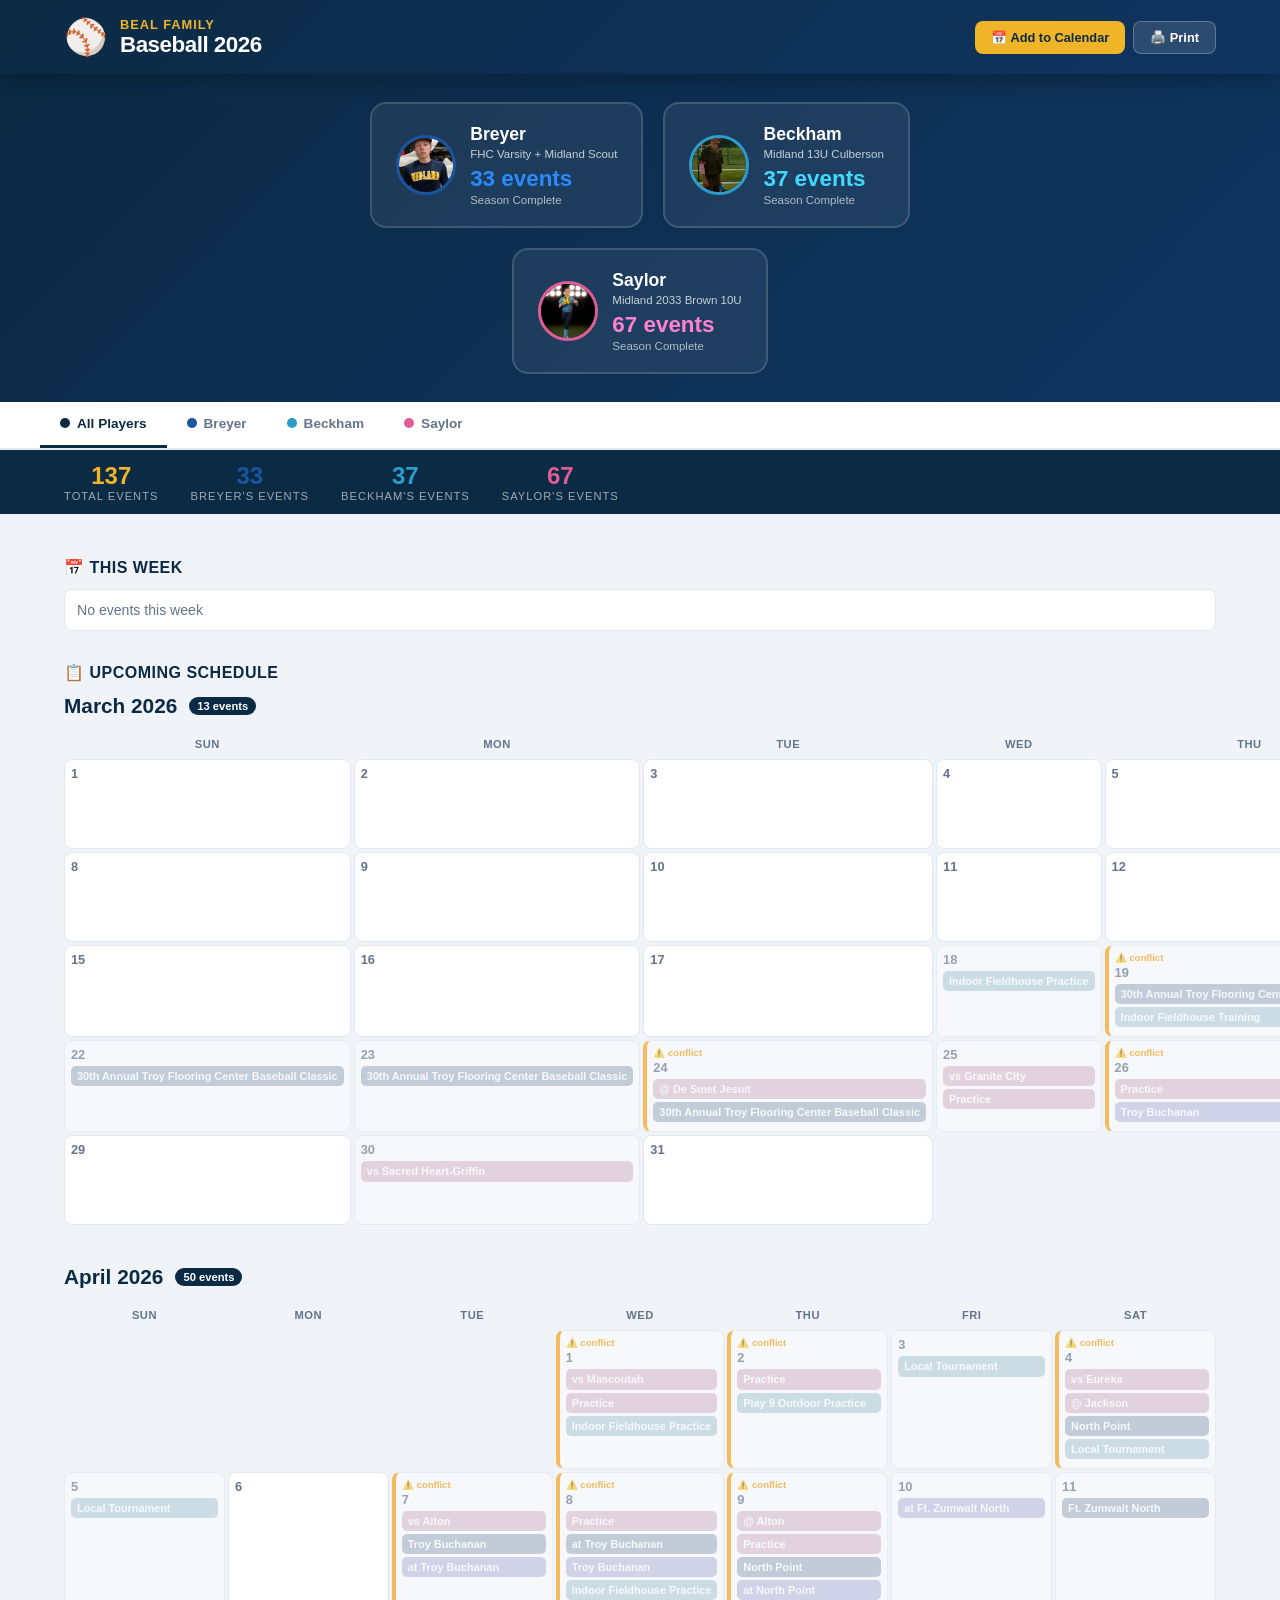
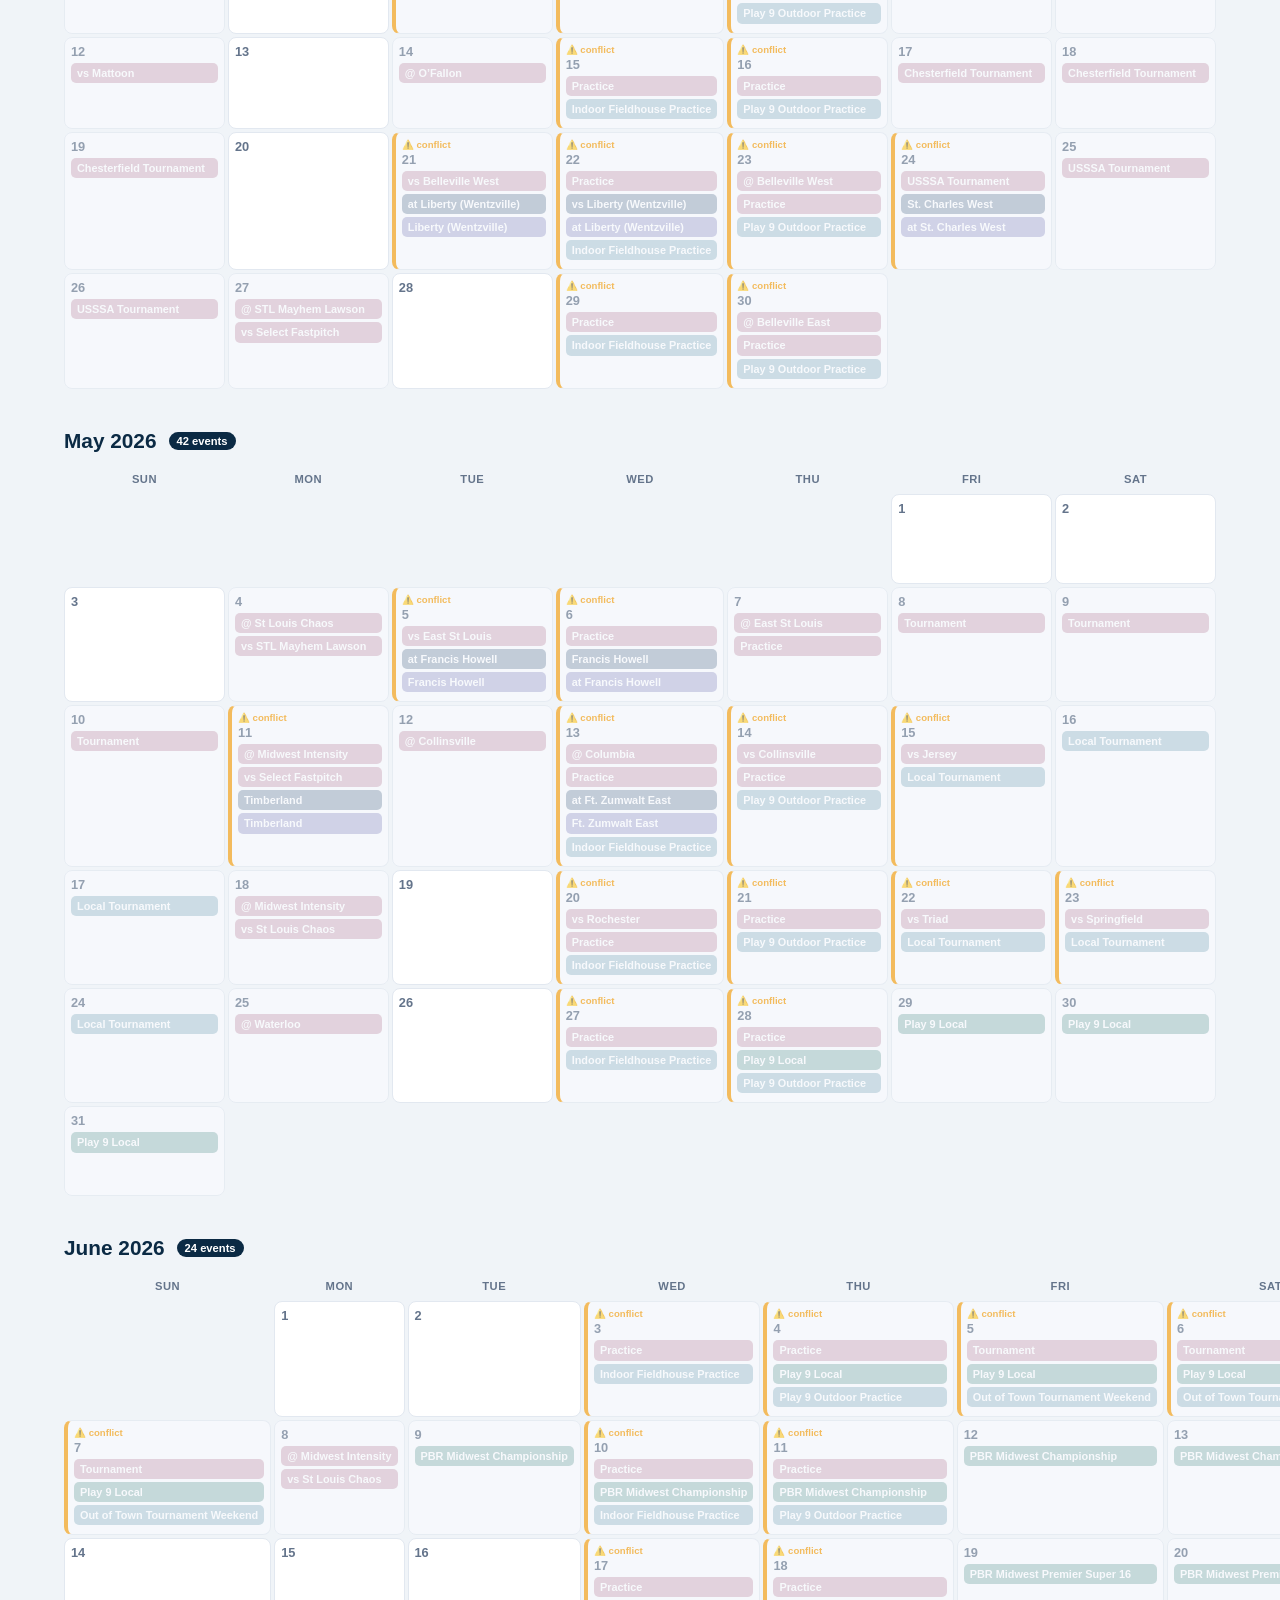
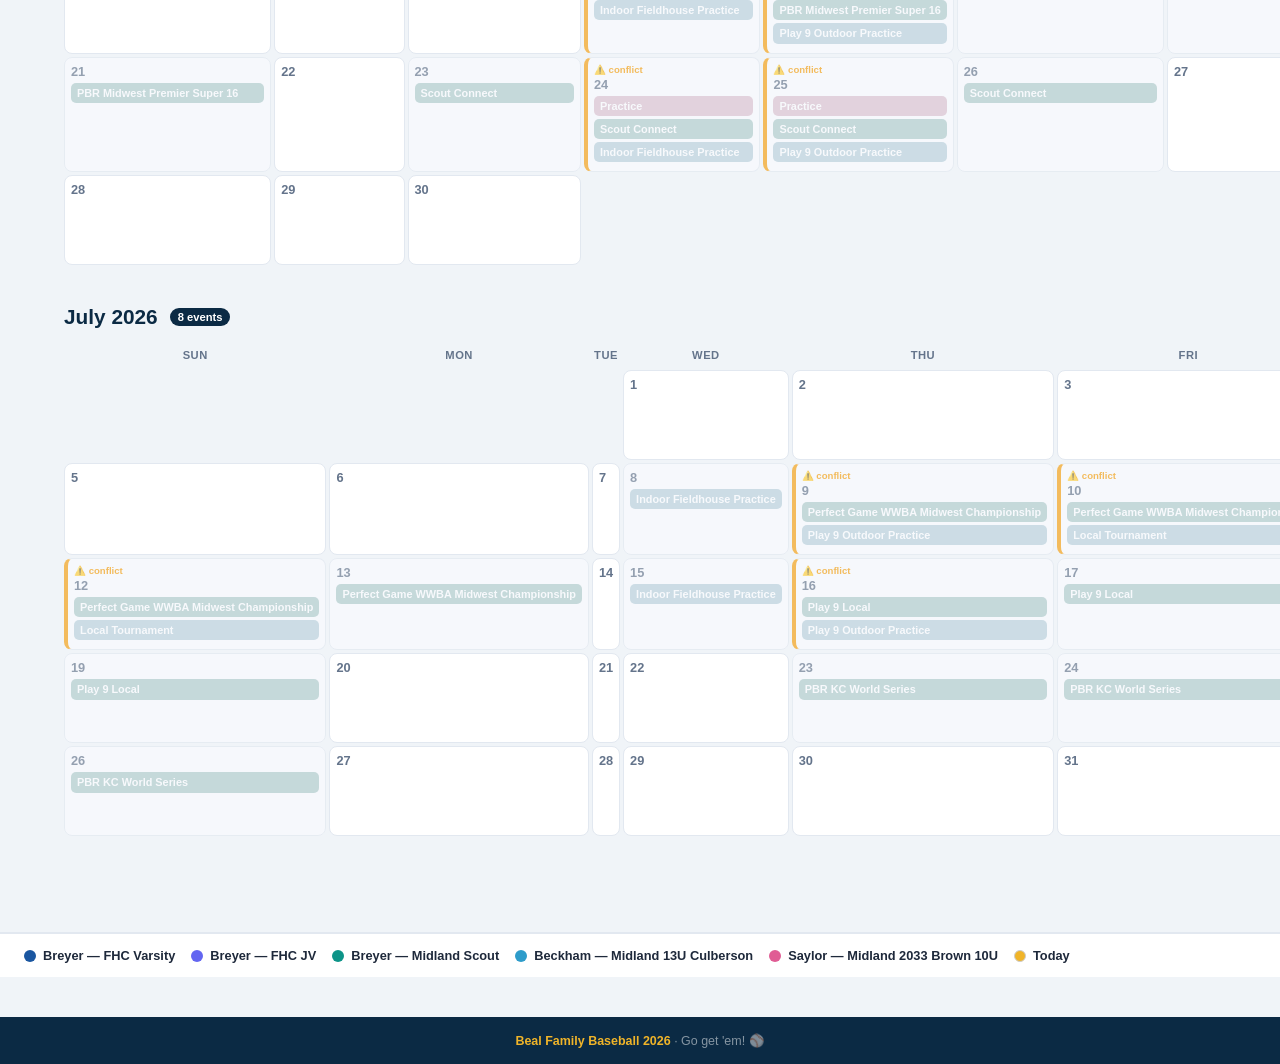
==== index.html @ 3952340f "Fix Breyer chips disappearing from calendar - filter now matches breyer-* sub-classes Co-authored-by" ====
<!DOCTYPE html>
<html lang="en">
<head>
  <meta charset="UTF-8" />
  <meta name="viewport" content="width=device-width, initial-scale=1.0" />
  <title>⚾ Beal Family Baseball 2026</title>
  <link rel="icon" href="data:image/svg+xml,<svg xmlns='http://www.w3.org/2000/svg' viewBox='0 0 64 64'><rect width='64' height='64' rx='12' fill='%230b2a44'/><text y='48' x='32' font-size='40' text-anchor='middle'>⚾</text></svg>" />
  <style>
    *, *::before, *::after { box-sizing: border-box; margin: 0; padding: 0; }

    :root {
      --navy:   #0b2a44;
      --navy2:  #0f3460;
      --gold:   #f0b429;
      --breyer: #1a56a0;
      --breyer-varsity: #1a56a0;
      --breyer-jv:      #6366f1;
      --breyer-midland: #0d9488;
      --beckham:#2e9cca;
      --saylor: #e05c94;
      --bg:     #f0f4f8;
      --card:   #ffffff;
      --text:   #1e293b;
      --muted:  #64748b;
      --border: #e2e8f0;
      --radius: 12px;
    }

    body {
      font-family: -apple-system, BlinkMacSystemFont, 'Segoe UI', Arial, sans-serif;
      background: var(--bg);
      color: var(--text);
      min-height: 100vh;
    }

    /* ── HEADER ── */
    header {
      background: linear-gradient(135deg, var(--navy) 0%, var(--navy2) 100%);
      color: #fff;
      padding: 0;
      position: sticky;
      top: 0;
      z-index: 100;
      box-shadow: 0 4px 20px rgba(0,0,0,0.3);
    }
    .header-inner {
      max-width: 1200px;
      margin: 0 auto;
      padding: 16px 24px;
      display: flex;
      align-items: center;
      justify-content: space-between;
      flex-wrap: wrap;
      gap: 12px;
    }
    .header-title {
      display: flex;
      align-items: center;
      gap: 12px;
    }
    .header-title .ball { font-size: 2.2rem; }
    .header-title h1 { font-size: 1.4rem; font-weight: 800; letter-spacing: -0.5px; }
    .header-title .sub { font-size: 0.8rem; color: var(--gold); font-weight: 600; letter-spacing: 1px; text-transform: uppercase; }

    .header-btns { display: flex; gap: 8px; flex-wrap: wrap; }
    .btn {
      display: inline-flex; align-items: center; gap: 6px;
      padding: 8px 16px; border-radius: 8px; font-size: 0.8rem;
      font-weight: 700; text-decoration: none; cursor: pointer;
      border: none; transition: all 0.2s;
    }
    .btn-gold  { background: var(--gold); color: var(--navy); }
    .btn-ghost { background: rgba(255,255,255,0.12); color: #fff; border: 1px solid rgba(255,255,255,0.25); }
    .btn:hover { transform: translateY(-1px); opacity: 0.9; }

    /* ── PLAYER FILTER TABS ── */
    .filter-bar {
      background: #fff;
      border-bottom: 2px solid var(--border);
      padding: 0 24px;
    }
    .filter-inner {
      max-width: 1200px;
      margin: 0 auto;
      display: flex;
      gap: 0;
      overflow-x: auto;
    }
    .filter-tab {
      padding: 14px 20px;
      font-weight: 700;
      font-size: 0.85rem;
      cursor: pointer;
      border: none;
      background: none;
      border-bottom: 3px solid transparent;
      color: var(--muted);
      transition: all 0.2s;
      white-space: nowrap;
      display: flex;
      align-items: center;
      gap: 7px;
    }
    .filter-tab .dot {
      width: 10px; height: 10px; border-radius: 50%;
    }
    .filter-tab.active, .filter-tab:hover { color: var(--navy); }
    .filter-tab.active { border-bottom-color: var(--navy); }
    .filter-tab[data-kid="breyer"].active   { border-bottom-color: var(--breyer); color: var(--breyer); }
    .filter-tab[data-kid="beckham"].active  { border-bottom-color: var(--beckham); color: var(--beckham); }
    .filter-tab[data-kid="saylor"].active   { border-bottom-color: var(--saylor); color: var(--saylor); }

    /* ── STATS STRIP ── */
    .stats-strip {
      background: var(--navy);
      color: #fff;
    }
    .stats-inner {
      max-width: 1200px;
      margin: 0 auto;
      padding: 12px 24px;
      display: flex;
      gap: 32px;
      flex-wrap: wrap;
    }
    .stat-item { text-align: center; }
    .stat-num { font-size: 1.5rem; font-weight: 900; color: var(--gold); }
    .stat-lbl { font-size: 0.7rem; text-transform: uppercase; letter-spacing: 1px; color: rgba(255,255,255,0.6); }

    /* ── NEXT UP BANNER ── */
    #next-up {
      max-width: 1200px;
      margin: 20px auto 0;
      padding: 0 24px;
    }
    .next-card {
      background: linear-gradient(135deg, var(--navy) 0%, var(--navy2) 100%);
      color: #fff;
      border-radius: var(--radius);
      padding: 20px 24px;
      display: flex;
      align-items: center;
      gap: 16px;
      flex-wrap: wrap;
    }
    .next-badge {
      background: var(--gold);
      color: var(--navy);
      font-size: 0.7rem;
      font-weight: 800;
      padding: 4px 10px;
      border-radius: 20px;
      text-transform: uppercase;
      letter-spacing: 1px;
      white-space: nowrap;
    }
    .next-title { font-size: 1.1rem; font-weight: 800; }
    .next-sub   { font-size: 0.85rem; color: rgba(255,255,255,0.7); margin-top: 2px; }
    .next-days  { margin-left: auto; text-align: right; }
    .next-days .num { font-size: 2rem; font-weight: 900; color: var(--gold); line-height: 1; }
    .next-days .lbl { font-size: 0.7rem; color: rgba(255,255,255,0.6); }

    /* ── MAIN LAYOUT ── */
    main {
      max-width: 1200px;
      margin: 0 auto;
      padding: 24px;
    }

    .month-section { margin-bottom: 40px; }
    .month-header {
      display: flex;
      align-items: center;
      gap: 12px;
      margin-bottom: 14px;
    }
    .month-header h2 {
      font-size: 1.3rem;
      font-weight: 800;
      color: var(--navy);
    }
    .month-header .event-count {
      background: var(--navy);
      color: #fff;
      font-size: 0.7rem;
      font-weight: 700;
      padding: 3px 8px;
      border-radius: 20px;
    }

    /* ── CALENDAR GRID ── */
    .cal-grid {
      display: grid;
      grid-template-columns: repeat(7, 1fr);
      gap: 3px;
    }
    .cal-dow {
      text-align: center;
      font-size: 0.7rem;
      font-weight: 700;
      color: var(--muted);
      padding: 6px 0;
      text-transform: uppercase;
      letter-spacing: 0.5px;
    }
    .cal-day {
      background: var(--card);
      border: 1px solid var(--border);
      border-radius: 8px;
      min-height: 90px;
      padding: 6px;
      transition: box-shadow 0.2s;
      position: relative;
    }
    .cal-day:hover { box-shadow: 0 2px 12px rgba(0,0,0,0.1); }
    .cal-day.empty { background: transparent; border-color: transparent; }
    .cal-day.today {
      border-color: var(--gold);
      box-shadow: 0 0 0 2px var(--gold);
    }
    .cal-day.has-event { background: #fafbff; }
    .day-num {
      font-size: 0.8rem;
      font-weight: 700;
      color: var(--muted);
      margin-bottom: 4px;
    }
    .cal-day.today .day-num {
      background: var(--gold);
      color: var(--navy);
      width: 22px; height: 22px;
      border-radius: 50%;
      display: flex; align-items: center; justify-content: center;
      font-size: 0.75rem;
    }

    /* ── EVENT CHIPS ── */
    .ev-chip {
      display: block;
      border-radius: 5px;
      padding: 3px 6px;
      font-size: 0.68rem;
      font-weight: 600;
      margin-bottom: 3px;
      line-height: 1.3;
      cursor: pointer;
      transition: opacity 0.2s;
      color: #fff;
      overflow: hidden;
      text-overflow: ellipsis;
      white-space: nowrap;
    }
    .ev-chip:hover { opacity: 0.85; }
    .ev-chip.breyer          { background: var(--breyer-varsity); }
    .ev-chip.breyer-varsity  { background: var(--breyer-varsity); }
    .ev-chip.breyer-jv       { background: var(--breyer-jv); }
    .ev-chip.breyer-midland  { background: var(--breyer-midland); }
    .ev-chip.beckham { background: var(--beckham); }
    .ev-chip.saylor  { background: var(--saylor); }

    /* hidden when filtered */
    .ev-chip.hidden { display: none; }

    /* ── UPCOMING LIST ── */
    .upcoming-section {
      margin-top: 32px;
    }
    .section-title {
      font-size: 1rem;
      font-weight: 800;
      color: var(--navy);
      margin-bottom: 12px;
      text-transform: uppercase;
      letter-spacing: 0.5px;
    }
    .upcoming-list { display: flex; flex-direction: column; gap: 8px; }
    .upcoming-item {
      background: var(--card);
      border: 1px solid var(--border);
      border-radius: 10px;
      padding: 14px 16px;
      display: flex;
      align-items: center;
      gap: 14px;
      transition: box-shadow 0.2s;
    }
    .upcoming-item:hover { box-shadow: 0 2px 12px rgba(0,0,0,0.08); }
    .upcoming-item.hidden { display: none; }
    .ev-color-bar { width: 4px; height: 44px; border-radius: 4px; flex-shrink: 0; }
    .ev-color-bar.breyer          { background: var(--breyer-varsity); }
    .ev-color-bar.breyer-varsity  { background: var(--breyer-varsity); }
    .ev-color-bar.breyer-jv       { background: var(--breyer-jv); }
    .ev-color-bar.breyer-midland  { background: var(--breyer-midland); }
    .ev-color-bar.beckham { background: var(--beckham); }
    .ev-color-bar.saylor  { background: var(--saylor); }
    .ev-date-block { text-align: center; min-width: 44px; }
    .ev-date-block .ev-month { font-size: 0.65rem; font-weight: 700; text-transform: uppercase; color: var(--muted); }
    .ev-date-block .ev-day   { font-size: 1.4rem; font-weight: 900; color: var(--navy); line-height: 1; }
    .ev-info { flex: 1; }
    .ev-info .ev-name { font-weight: 700; font-size: 0.9rem; }
    .ev-info .ev-loc  { font-size: 0.78rem; color: var(--muted); margin-top: 2px; }
    .ev-player-badge {
      padding: 4px 10px; border-radius: 20px; font-size: 0.72rem; font-weight: 700;
      color: #fff; white-space: nowrap;
    }
    .ev-player-badge.breyer          { background: var(--breyer-varsity); }
    .ev-player-badge.breyer-varsity  { background: var(--breyer-varsity); }
    .ev-player-badge.breyer-jv       { background: var(--breyer-jv); }
    .ev-player-badge.breyer-midland  { background: var(--breyer-midland); }
    .ev-player-badge.beckham { background: var(--beckham); }
    .ev-player-badge.saylor  { background: var(--saylor); }

    /* ── LEGEND ── */
    .legend-bar {
      display: flex; gap: 16px; flex-wrap: wrap;
      background: var(--card);
      border-top: 2px solid var(--border);
      padding: 14px 24px;
      margin-top: 32px;
    }
    .legend-bar .leg {
      display: flex; align-items: center; gap: 7px;
      font-size: 0.8rem; font-weight: 600; color: var(--text);
    }
    .leg-dot { width: 12px; height: 12px; border-radius: 50%; }

    /* ── FOOTER ── */
    footer {
      background: var(--navy);
      color: rgba(255,255,255,0.5);
      text-align: center;
      padding: 16px;
      font-size: 0.78rem;
      margin-top: 40px;
    }
    footer span { color: var(--gold); font-weight: 700; }

    /* ── MODAL ── */
    .modal-overlay {
      display: none;
      position: fixed; inset: 0;
      background: rgba(0,0,0,0.5);
      z-index: 999;
      align-items: center;
      justify-content: center;
    }
    .modal-overlay.open { display: flex; }
    .modal {
      background: #fff;
      border-radius: 16px;
      padding: 28px;
      max-width: 420px;
      width: 90%;
      box-shadow: 0 20px 60px rgba(0,0,0,0.3);
    }
    .modal h3 { font-size: 1.1rem; font-weight: 800; margin-bottom: 12px; }
    .modal-row { display: flex; gap: 8px; align-items: flex-start; margin: 8px 0; font-size: 0.9rem; }
    .modal-row .icon { font-size: 1rem; flex-shrink: 0; margin-top: 2px; }
    .modal-close {
      margin-top: 20px; width: 100%;
      padding: 10px; border-radius: 8px; border: none;
      background: var(--navy); color: #fff;
      font-weight: 700; cursor: pointer; font-size: 0.9rem;
    }

    /* Player Cards Hero */
    .players-hero {
      background: linear-gradient(135deg, var(--navy) 0%, var(--navy2) 100%);
      padding: 28px 20px;
    }
    .players-inner {
      max-width: 800px; margin: 0 auto;
      display: flex; gap: 20px; justify-content: center;
      flex-wrap: wrap;
    }
    .player-card {
      background: rgba(255,255,255,0.07);
      border: 2px solid rgba(255,255,255,0.15);
      border-radius: 16px;
      padding: 20px 24px;
      display: flex; align-items: center; gap: 14px;
      cursor: pointer; transition: transform 0.2s, background 0.2s;
      min-width: 180px;
    }
    .player-card:hover { transform: translateY(-3px); background: rgba(255,255,255,0.12); }
    .player-card img {
      width: 60px; height: 60px; border-radius: 50%;
      object-fit: cover; border: 3px solid;
    }
    .player-card.breyer img { border-color: var(--breyer); }
    .player-card.beckham img { border-color: var(--beckham); }
    .player-card.saylor img { border-color: var(--saylor); }
    .player-card-info { color: #fff; }
    .player-card-name { font-size: 1.1rem; font-weight: 800; }
    .player-card-team { font-size: 0.72rem; opacity: 0.75; margin-top: 2px; line-height: 1.3; }
    .player-card-count { font-size: 1.4rem; font-weight: 900; margin-top: 4px; }
    .player-card.breyer .player-card-count { color: var(--breyer); filter: brightness(1.6); }
    .player-card.beckham .player-card-count { color: var(--beckham); filter: brightness(1.4); }
    .player-card.saylor .player-card-count { color: var(--saylor); filter: brightness(1.4); }
    .player-card-next { font-size: 0.72rem; color: rgba(255,255,255,0.65); margin-top: 2px; }

    @media (max-width: 600px) {
      .cal-grid { gap: 2px; }
      .cal-day { min-height: 60px; padding: 4px; }
      .ev-chip { font-size: 0.6rem; padding: 2px 4px; }
      .header-title h1 { font-size: 1.1rem; }
      .stats-inner { gap: 16px; }
    }

    /* ── THIS WEEK ── */
    .this-week-section { margin-bottom: 28px; }
    .week-day-group { margin-bottom: 14px; }
    .week-day-label { font-size: 0.78rem; font-weight: 800; color: var(--navy); text-transform: uppercase; letter-spacing: 0.5px; margin-bottom: 6px; padding-bottom: 4px; border-bottom: 1px solid var(--border); }
    .week-ev-row { display: flex; align-items: center; gap: 10px; padding: 8px 12px; background: var(--card); border: 1px solid var(--border); border-radius: 8px; margin-bottom: 4px; cursor: pointer; transition: box-shadow 0.2s; font-size: 0.85rem; }
    .week-ev-row:hover { box-shadow: 0 2px 8px rgba(0,0,0,0.08); }
    .week-ev-row.hidden { display: none; }
    .week-dot { width: 10px; height: 10px; border-radius: 50%; flex-shrink: 0; }
    .week-time { color: var(--muted); font-size: 0.78rem; min-width: 60px; }
    .week-title { flex: 1; font-weight: 600; }
    .no-week-events { color: var(--muted); font-size: 0.88rem; padding: 12px; background: var(--card); border-radius: 8px; border: 1px solid var(--border); }

    /* ── CONFLICT DETECTOR ── */
    .cal-day.has-conflict { border-left: 4px solid #f59e0b; }
    .conflict-badge { font-size: 0.6rem; font-weight: 700; color: #f59e0b; margin-bottom: 2px; }

    /* ── PAST EVENTS ── */
    .ev-chip.past { opacity: 0.4; filter: grayscale(0.5); }
    .cal-day.all-past { opacity: 0.65; }

    /* ── PRINT ── */
    @media print {
      .header-btns, .filter-bar, .stats-strip, #next-up, .players-hero,
      .this-week-section, .upcoming-section, .legend-bar, footer { display: none !important; }
      header { position: static; box-shadow: none; }
      main { padding: 0; }
      .month-section { page-break-after: always; }
      .cal-day { background: #fff !important; border: 1px solid #999 !important; min-height: 70px; box-shadow: none !important; opacity: 1 !important; }
      .ev-chip { font-size: 8px !important; opacity: 1 !important; filter: none !important; }
      body::before { content: "Beal Family Baseball 2026 — Printed " attr(data-print-date); display: block; text-align: center; font-size: 14px; font-weight: bold; margin-bottom: 16px; }
    }
  </style>
</head>
<body>

<!-- HEADER -->
<header>
  <div class="header-inner">
    <div class="header-title">
      <span class="ball">⚾</span>
      <div>
        <div class="sub">Beal Family</div>
        <h1>Baseball 2026</h1>
      </div>
    </div>
    <div class="header-btns">
      <a href="beal-family-baseball.ics" download class="btn btn-gold">📅 Add to Calendar</a>
      <button onclick="window.print()" class="btn btn-ghost">🖨️ Print</button>
    </div>
  </div>
</header>

<!-- PLAYER HEROES -->
<div class="players-hero">
  <div class="players-inner">
    <div class="player-card breyer" onclick="setFilter('breyer', document.querySelector('[data-kid=breyer]'))">
      <img src="breyer.png" alt="Breyer" />
      <div class="player-card-info">
        <div class="player-card-name">Breyer</div>
        <div class="player-card-team">FHC Varsity + Midland Scout</div>
        <div class="player-card-count" id="count-breyer">— events</div>
        <div class="player-card-next" id="next-breyer"></div>
      </div>
    </div>
    <div class="player-card beckham" onclick="setFilter('beckham', document.querySelector('[data-kid=beckham]'))">
      <img src="beckham.png" alt="Beckham" />
      <div class="player-card-info">
        <div class="player-card-name">Beckham</div>
        <div class="player-card-team">Midland 13U Culberson</div>
        <div class="player-card-count" id="count-beckham">— events</div>
        <div class="player-card-next" id="next-beckham"></div>
      </div>
    </div>
    <div class="player-card saylor" onclick="setFilter('saylor', document.querySelector('[data-kid=saylor]'))">
      <img src="saylor.png" alt="Saylor" />
      <div class="player-card-info">
        <div class="player-card-name">Saylor</div>
        <div class="player-card-team">Midland 2033 Brown 10U</div>
        <div class="player-card-count" id="count-saylor">— events</div>
        <div class="player-card-next" id="next-saylor"></div>
      </div>
    </div>
  </div>
</div>

<!-- FILTER TABS -->
<div class="filter-bar">
  <div class="filter-inner">
    <button class="filter-tab active" data-kid="all" onclick="setFilter('all',this)">
      <span class="dot" style="background:#0b2a44"></span> All Players
    </button>
    <button class="filter-tab" data-kid="breyer" onclick="setFilter('breyer',this)">
      <span class="dot" style="background:var(--breyer)"></span> Breyer
    </button>
    <button class="filter-tab" data-kid="beckham" onclick="setFilter('beckham',this)">
      <span class="dot" style="background:var(--beckham)"></span> Beckham
    </button>
    <button class="filter-tab" data-kid="saylor" onclick="setFilter('saylor',this)">
      <span class="dot" style="background:var(--saylor)"></span> Saylor
    </button>
  </div>
</div>

<!-- STATS STRIP -->
<div class="stats-strip">
  <div class="stats-inner" id="stats-strip">
    <!-- filled by JS -->
  </div>
</div>

<!-- NEXT UP -->
<div id="next-up"></div>

<!-- MAIN -->
<main id="main-content">
  <!-- filled by JS -->
</main>

<!-- LEGEND -->
<div class="legend-bar">
  <div class="leg"><div class="leg-dot" style="background:#1a56a0"></div> Breyer — FHC Varsity</div>
  <div class="leg"><div class="leg-dot" style="background:#6366f1"></div> Breyer — FHC JV</div>
  <div class="leg"><div class="leg-dot" style="background:#0d9488"></div> Breyer — Midland Scout</div>
  <div class="leg"><div class="leg-dot" style="background:var(--beckham)"></div> Beckham — Midland 13U Culberson</div>
  <div class="leg"><div class="leg-dot" style="background:var(--saylor)"></div> Saylor — Midland 2033 Brown 10U</div>
  <div class="leg"><div class="leg-dot" style="background:var(--gold);border:1px solid #ccc"></div> Today</div>
</div>

<!-- FOOTER -->
<footer>
  <span>Beal Family Baseball 2026</span> · Go get 'em! ⚾
</footer>

<!-- EVENT MODAL -->
<div class="modal-overlay" id="modal" onclick="closeModal(event)">
  <div class="modal" id="modal-box">
    <h3 id="modal-title"></h3>
    <div class="modal-row"><span class="icon">📅</span><span id="modal-date"></span></div>
    <div class="modal-row"><span class="icon">🕐</span><span id="modal-time"></span></div>
    <div class="modal-row"><span class="icon">📍</span><span id="modal-loc"></span></div>
    <div class="modal-row"><span class="icon">👤</span><span id="modal-kid"></span> — <span id="modal-team"></span></div>
    <button class="modal-close" style="background:#16a34a;margin-bottom:8px" onclick="downloadICS()">📅 Add to Calendar</button>
    <button class="modal-close" onclick="document.getElementById('modal').classList.remove('open')">Close</button>
  </div>
</div>

<script src="calendar-data.js"></script>
<script>
const events = typeof BEAL_EVENTS !== 'undefined' ? BEAL_EVENTS : [];

// Returns CSS color class for an event (handles Breyer's 3 sub-teams)
function kidClass(ev) {
  if (ev.kid.toLowerCase() !== 'breyer') return ev.kid.toLowerCase();
  const t = (ev.team || '').toLowerCase();
  if (t.includes('jv'))      return 'breyer-jv';
  if (t.includes('midland')) return 'breyer-midland';
  return 'breyer-varsity';
}
const months = [
  {year:2026, month:2, name:"March"},
  {year:2026, month:3, name:"April"},
  {year:2026, month:4, name:"May"},
  {year:2026, month:5, name:"June"},
  {year:2026, month:6, name:"July"},
];

const DAYS = ["Sun","Mon","Tue","Wed","Thu","Fri","Sat"];
const MONTH_SHORT = ["Jan","Feb","Mar","Apr","May","Jun","Jul","Aug","Sep","Oct","Nov","Dec"];

let currentFilter = "all";
let currentModalEvent = null;

function setFilter(kid, btn) {
  currentFilter = kid;
  document.querySelectorAll('.filter-tab').forEach(t => t.classList.remove('active'));
  btn.classList.add('active');
  document.querySelectorAll('.ev-chip').forEach(el => {
    const chipKid = [...el.classList].find(c => c !== 'ev-chip' && c !== 'hidden' && c !== 'past');
    const matches = kid === 'all' || (chipKid && chipKid.startsWith(kid));
    el.classList.toggle('hidden', !matches);
  });
  document.querySelectorAll('.upcoming-item').forEach(el => {
    el.classList.toggle('hidden', kid !== 'all' && el.dataset.kid !== kid);
  });
  document.querySelectorAll('.week-ev-row').forEach(el => {
    el.classList.toggle('hidden', kid !== 'all' && el.dataset.kid !== kid);
  });
  document.querySelectorAll('.week-day-group').forEach(grp => {
    grp.style.display = grp.querySelectorAll('.week-ev-row:not(.hidden)').length ? '' : 'none';
  });
  history.replaceState(null, '', kid === 'all' ? location.pathname : '?kid=' + kid);
}

// Normalize events: multi-day events use startDate/endDate, single use date
function getEventDate(ev) { return ev.date || ev.startDate; }
function eventMatchesDate(ev, dateStr) {
  if (ev.date) return ev.date === dateStr;
  if (ev.startDate && ev.endDate) {
    const d = new Date(dateStr + 'T12:00:00');
    const s = new Date(ev.startDate + 'T12:00:00');
    const e = new Date(ev.endDate + 'T12:00:00');
    return d >= s && d <= e;
  }
  return false;
}

function openModal(ev) {
  currentModalEvent = ev;
  const dateStr = getEventDate(ev);
  const d = new Date(dateStr + 'T12:00:00');
  document.getElementById('modal-title').textContent = ev.title;
  let dateLabel = d.toLocaleDateString('en-US',{weekday:'long',month:'long',day:'numeric',year:'numeric'});
  if (ev.startDate && ev.endDate && ev.startDate !== ev.endDate) {
    const s = new Date(ev.startDate+'T12:00:00');
    const e = new Date(ev.endDate+'T12:00:00');
    dateLabel = s.toLocaleDateString('en-US',{month:'long',day:'numeric'}) + ' – ' + e.toLocaleDateString('en-US',{month:'long',day:'numeric',year:'numeric'});
  }
  document.getElementById('modal-date').textContent = dateLabel;
  document.getElementById('modal-loc').textContent = ev.location;
  document.getElementById('modal-kid').textContent = ev.kid.charAt(0).toUpperCase() + ev.kid.slice(1);
  document.getElementById('modal-team').textContent = ev.team || '';
  document.getElementById('modal-time').textContent = ev.time || '';
  document.getElementById('modal').classList.add('open');
}

function closeModal(e) {
  if (e.target.id === 'modal') document.getElementById('modal').classList.remove('open');
}

function downloadICS() {
  const ev = currentModalEvent;
  if (!ev) return;
  const isMultiDay = ev.startDate && ev.endDate && ev.startDate !== ev.endDate;
  let dtstart, dtend;
  if (isMultiDay) {
    dtstart = 'DTSTART;VALUE=DATE:' + ev.startDate.replace(/-/g,'');
    const endD = new Date(ev.endDate + 'T12:00:00');
    endD.setDate(endD.getDate() + 1);
    dtend = 'DTEND;VALUE=DATE:' + endD.getFullYear() + String(endD.getMonth()+1).padStart(2,'0') + String(endD.getDate()).padStart(2,'0');
  } else {
    const ds = getEventDate(ev).replace(/-/g,'');
    const tm = ev.time && ev.time.match(/(\d+):(\d+)\s*(AM|PM)/i);
    if (tm) {
      let h = parseInt(tm[1]), mn = parseInt(tm[2]);
      if (tm[3].toUpperCase()==='PM' && h!==12) h+=12;
      if (tm[3].toUpperCase()==='AM' && h===12) h=0;
      const fmt = (n) => String(n).padStart(2,'0');
      dtstart = 'DTSTART:' + ds + 'T' + fmt(h) + fmt(mn) + '00';
      dtend   = 'DTEND:'   + ds + 'T' + fmt(h+2) + fmt(mn) + '00';
    } else {
      dtstart = 'DTSTART;VALUE=DATE:' + ds;
      dtend   = 'DTEND;VALUE=DATE:'   + ds;
    }
  }
  const ics = [
    'BEGIN:VCALENDAR','VERSION:2.0','PRODID:-//BealBaseball//2026//EN',
    'BEGIN:VEVENT', dtstart, dtend,
    'SUMMARY:' + ev.title,
    'LOCATION:' + (ev.location || ''),
    'DESCRIPTION:' + (ev.kid.charAt(0).toUpperCase()+ev.kid.slice(1)) + ' - ' + (ev.team || ''),
    'END:VEVENT','END:VCALENDAR'
  ].join('\r\n');
  const a = document.createElement('a');
  a.href = URL.createObjectURL(new Blob([ics], {type:'text/calendar'}));
  a.download = ev.title.replace(/[^a-z0-9]/gi,'_') + '.ics';
  a.click();
}

function buildStats() {
  const today = new Date(); today.setHours(0,0,0,0);
  const total = events.length;
  const kids = ['breyer','beckham','saylor'];
  const strip = document.getElementById('stats-strip');
  strip.innerHTML = `
    <div class="stat-item"><div class="stat-num">${total}</div><div class="stat-lbl">Total Events</div></div>
    ${kids.map(k => `<div class="stat-item"><div class="stat-num" style="color:var(--${k})">${events.filter(e=>e.kid.toLowerCase()===k).length}</div><div class="stat-lbl">${k.charAt(0).toUpperCase()+k.slice(1)}'s Events</div></div>`).join('')}
  `;
  kids.forEach(k => {
    const el = document.getElementById('count-' + k);
    const nextEl = document.getElementById('next-' + k);
    const count = events.filter(e => e.kid.toLowerCase() === k).length;
    if (el) el.textContent = count + ' events';
    if (nextEl) {
      const kidFuture = events
        .filter(e => e.kid.toLowerCase() === k)
        .map(e => ({...e, d: new Date(getEventDate(e)+'T12:00:00')}))
        .filter(e => e.d >= today)
        .sort((a,b) => a.d - b.d);
      if (!kidFuture.length) {
        nextEl.textContent = 'Season Complete';
      } else {
        const diff = Math.round((kidFuture[0].d - today) / 86400000);
        if (diff === 0) nextEl.textContent = 'Next: Today!';
        else if (diff === 1) nextEl.textContent = 'Next: Tomorrow';
        else nextEl.textContent = `Next: ${MONTH_SHORT[kidFuture[0].d.getMonth()]} ${kidFuture[0].d.getDate()}`;
      }
    }
  });
}

function buildNextUp() {
  const today = new Date(); today.setHours(0,0,0,0);
  const upcoming = events
    .map(e => ({...e, d: new Date(getEventDate(e)+'T12:00:00')}))
    .filter(e => e.d >= today)
    .sort((a,b) => a.d - b.d);
  const next = upcoming[0];
  if (!next) return;
  const diff = Math.round((next.d - today) / 86400000);
  const label = diff === 0 ? 'TODAY!' : diff === 1 ? 'TOMORROW' : `IN ${diff} DAYS`;
  document.getElementById('next-up').innerHTML = `
    <div class="next-card">
      <div>
        <div class="next-badge">⚾ Next Up</div>
        <div class="next-title" style="margin-top:6px">${next.title}</div>
        <div class="next-sub">📍 ${next.location}</div>
      </div>
      <div class="next-days">
        <div class="num">${diff === 0 ? '🔥' : diff}</div>
        <div class="lbl">${label}</div>
      </div>
    </div>
  `;
}

function buildCalendars() {
  const today = new Date(); today.setHours(0,0,0,0);
  const main = document.getElementById('main-content');
  const DOW_FULL = ['Sunday','Monday','Tuesday','Wednesday','Thursday','Friday','Saturday'];

  // Upcoming list (future events only)
  const sortedEvents = [...events]
    .map(e => ({...e, d: new Date(getEventDate(e)+'T12:00:00')}))
    .filter(e => e.d >= today)
    .sort((a,b) => a.d - b.d);

  // ── This Week section ──
  let thisWeekHTML = `<div class="this-week-section"><div class="section-title">📅 This Week</div>`;
  const weekDays = [];
  for (let i = 0; i <= 6; i++) {
    const d = new Date(today); d.setDate(today.getDate() + i);
    const ds = `${d.getFullYear()}-${String(d.getMonth()+1).padStart(2,'0')}-${String(d.getDate()).padStart(2,'0')}`;
    const dayEvs = events.filter(e => eventMatchesDate(e, ds));
    if (dayEvs.length) weekDays.push({d, dayEvs, i});
  }
  if (!weekDays.length) {
    const nextEv = sortedEvents[0];
    thisWeekHTML += `<div class="no-week-events">No events this week${nextEv ? ` — next up is <strong>${nextEv.title}</strong>` : ''}</div>`;
  } else {
    weekDays.forEach(({d, dayEvs, i}) => {
      const lbl = i===0 ? `Today - ${DOW_FULL[d.getDay()]} ${MONTH_SHORT[d.getMonth()]} ${d.getDate()}`
                : i===1 ? `Tomorrow - ${DOW_FULL[d.getDay()]} ${MONTH_SHORT[d.getMonth()]} ${d.getDate()}`
                        : `${DOW_FULL[d.getDay()]} ${MONTH_SHORT[d.getMonth()]} ${d.getDate()}`;
      thisWeekHTML += `<div class="week-day-group"><div class="week-day-label">${lbl}</div>`;
      dayEvs.forEach(ev => {
        const kLC = ev.kid.toLowerCase();
        const kClass = kidClass(ev);
        const dotColors = {'breyer-varsity':'#1a56a0','breyer-jv':'#6366f1','breyer-midland':'#0d9488','beckham':'#2e9cca','saylor':'#e05c94'};
        const dotColor = dotColors[kClass] || '#1a56a0';
        thisWeekHTML += `<div class="week-ev-row" data-kid="${kLC}" onclick='openModal(${JSON.stringify(ev)})'>
          <span class="week-dot" style="background:${dotColor}"></span>
          <span class="week-time">${ev.time || ''}</span>
          <span class="week-title">${ev.title}</span>
          <span class="ev-player-badge ${kClass}">${ev.kid.charAt(0).toUpperCase()+ev.kid.slice(1)} · ${ev.team||''}</span>
        </div>`;
      });
      thisWeekHTML += `</div>`;
    });
  }
  thisWeekHTML += `</div>`;

  // ── Upcoming list ──
  let upcomingHTML = `<div class="upcoming-section">
    <div class="section-title">📋 Upcoming Schedule</div>
    <div class="upcoming-list">`;
  sortedEvents.forEach(ev => {
    const d = ev.d;
    const kidLC = ev.kid.toLowerCase();
    const kClass = kidClass(ev);
    upcomingHTML += `
      <div class="upcoming-item" data-kid="${kidLC}" onclick='openModal(${JSON.stringify(ev)})'>
        <div class="ev-color-bar ${kClass}"></div>
        <div class="ev-date-block">
          <div class="ev-month">${MONTH_SHORT[d.getMonth()]}</div>
          <div class="ev-day">${d.getDate()}</div>
        </div>
        <div class="ev-info">
          <div class="ev-name">${ev.title}</div>
          <div class="ev-loc">📍 ${ev.location} · ${ev.team || ''}</div>
        </div>
        <div class="ev-player-badge ${kClass}">${ev.kid.charAt(0).toUpperCase()+ev.kid.slice(1)}</div>
      </div>`;
  });
  upcomingHTML += `</div></div>`;

  main.innerHTML = thisWeekHTML + upcomingHTML;

  // ── Calendar months ──
  months.forEach(m => {
    const monthEvents = events.filter(e => {
      const dateStr = getEventDate(e);
      if (!dateStr) return false;
      const [y,mo] = dateStr.split('-').map(Number);
      if (e.startDate && e.endDate) {
        const s = new Date(e.startDate+'T12:00:00');
        const endD = new Date(e.endDate+'T12:00:00');
        const mStart = new Date(m.year, m.month, 1);
        const mEnd = new Date(m.year, m.month+1, 0);
        return s <= mEnd && endD >= mStart;
      }
      return y === m.year && mo === m.month+1;
    });

    const sec = document.createElement('div');
    sec.className = 'month-section';

    const hdr = document.createElement('div');
    hdr.className = 'month-header';
    hdr.innerHTML = `<h2>${m.name} 2026</h2>${monthEvents.length ? `<span class="event-count">${monthEvents.length} event${monthEvents.length>1?'s':''}</span>` : ''}`;
    sec.appendChild(hdr);

    const grid = document.createElement('div');
    grid.className = 'cal-grid';

    DAYS.forEach(d => {
      const dow = document.createElement('div');
      dow.className = 'cal-dow';
      dow.textContent = d;
      grid.appendChild(dow);
    });

    const firstDay = new Date(m.year, m.month, 1).getDay();
    const daysInMonth = new Date(m.year, m.month+1, 0).getDate();

    for (let i = 0; i < firstDay; i++) {
      const blank = document.createElement('div');
      blank.className = 'cal-day empty';
      grid.appendChild(blank);
    }

    for (let d = 1; d <= daysInMonth; d++) {
      const dateStr = `${m.year}-${String(m.month+1).padStart(2,'0')}-${String(d).padStart(2,'0')}`;
      const dayEvents = events.filter(e => eventMatchesDate(e, dateStr));
      const isToday = new Date(m.year, m.month, d).getTime() === today.getTime();
      const cellDate = new Date(m.year, m.month, d);
      const isPastDay = cellDate < today;

      // Conflict: 2+ different kids
      const kidsOnDay = [...new Set(dayEvents.map(e => e.kid.toLowerCase()))];
      const hasConflict = kidsOnDay.length >= 2;

      const cell = document.createElement('div');
      let cls = 'cal-day';
      if (isToday) cls += ' today';
      if (dayEvents.length) cls += ' has-event';
      if (hasConflict) cls += ' has-conflict';
      cell.className = cls;

      if (hasConflict) {
        const badge = document.createElement('div');
        badge.className = 'conflict-badge';
        badge.textContent = '⚠️ conflict';
        cell.appendChild(badge);
      }

      const num = document.createElement('div');
      num.className = 'day-num';
      num.textContent = d;
      cell.appendChild(num);

      dayEvents.forEach(ev => {
        const chip = document.createElement('div');
        chip.className = `ev-chip ${kidClass(ev)}${isPastDay ? ' past' : ''}`;
        chip.title = ev.title;
        chip.textContent = ev.title.replace(/^(Breyer|Beckham|Saylor)\s+[–-]\s+/i,'');
        chip.onclick = () => openModal(ev);
        cell.appendChild(chip);
      });

      // All-past cell
      if (dayEvents.length && isPastDay) cell.classList.add('all-past');

      grid.appendChild(cell);
    }

    sec.appendChild(grid);
    main.appendChild(sec);
  });
}

buildStats();
buildNextUp();
buildCalendars();

// Set print date attribute
document.body.setAttribute('data-print-date', new Date().toLocaleDateString('en-US',{month:'long',year:'numeric'}));

// Apply URL ?kid= filter on load
(function() {
  const kid = new URLSearchParams(location.search).get('kid');
  if (kid && ['breyer','beckham','saylor','all'].includes(kid)) {
    const tab = document.querySelector(`[data-kid="${kid}"]`);
    if (tab) setFilter(kid, tab);
  }
})();
</script>
</body>
</html>
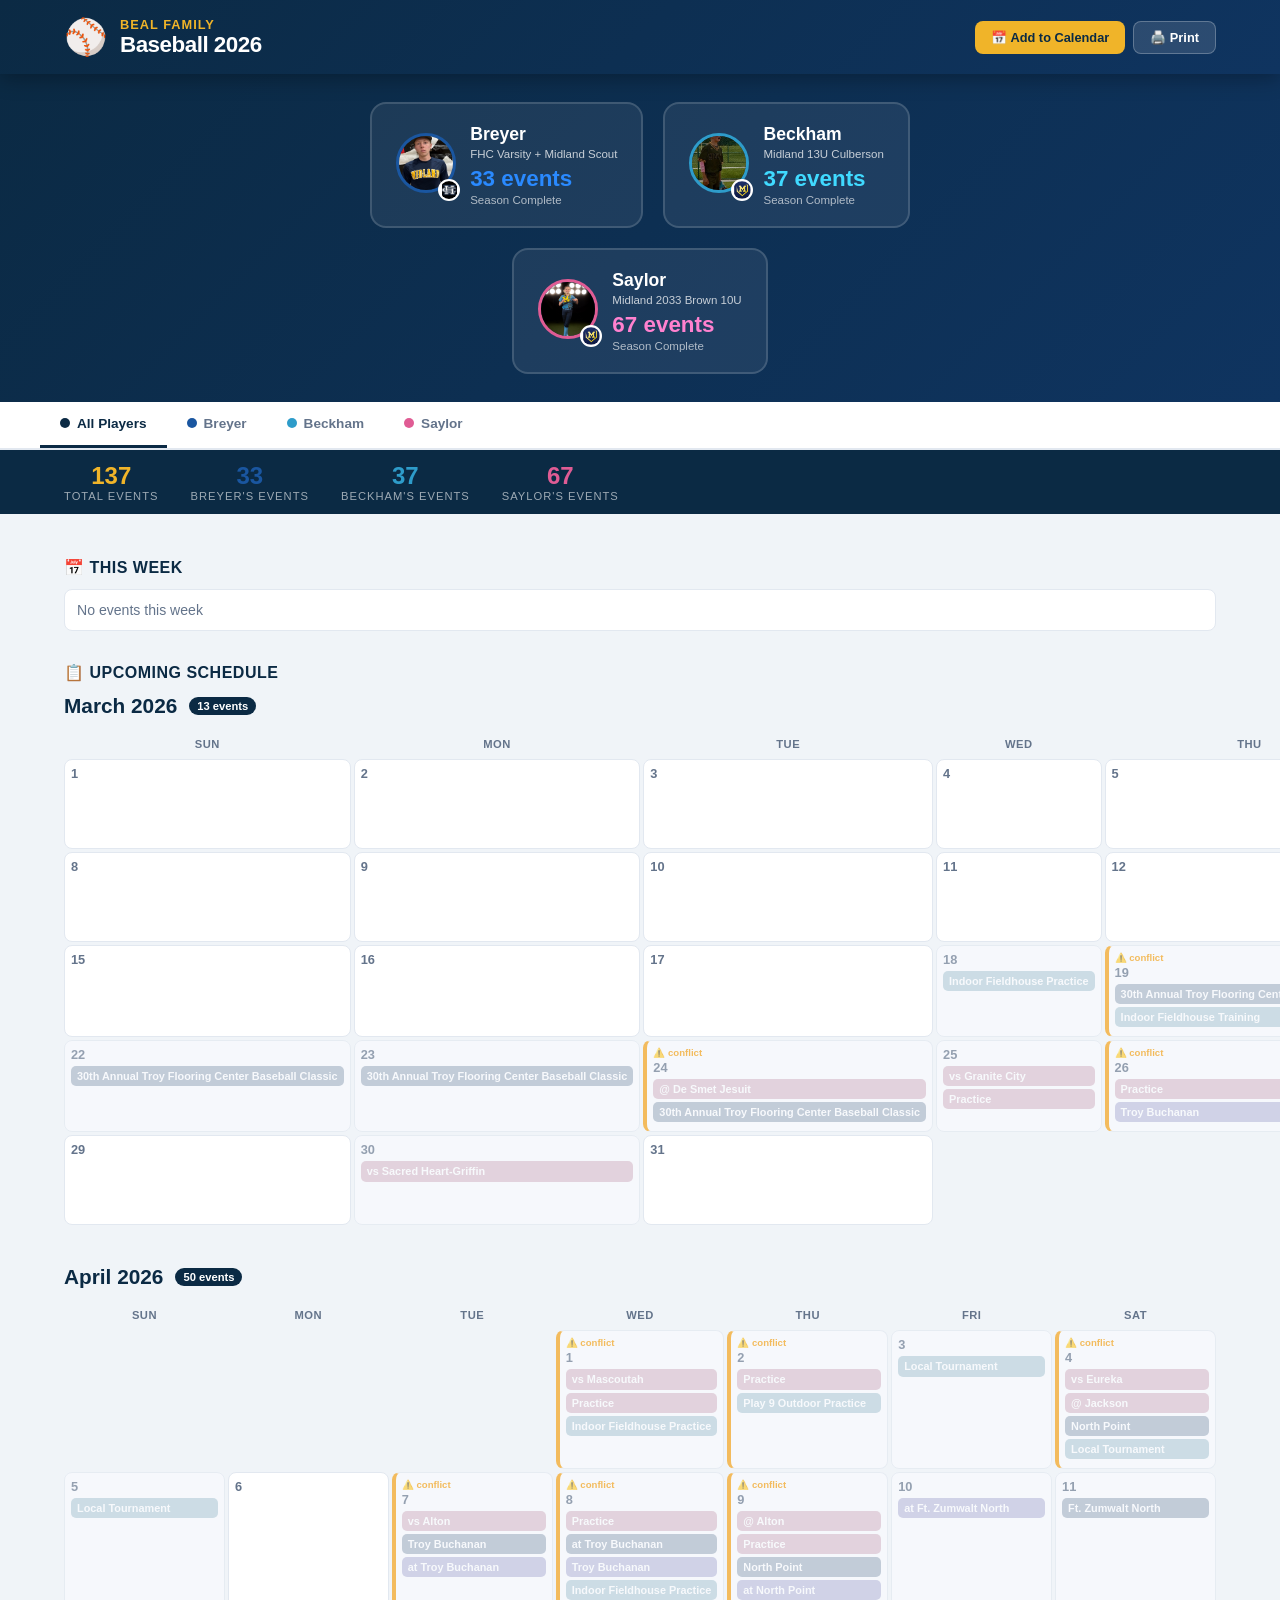
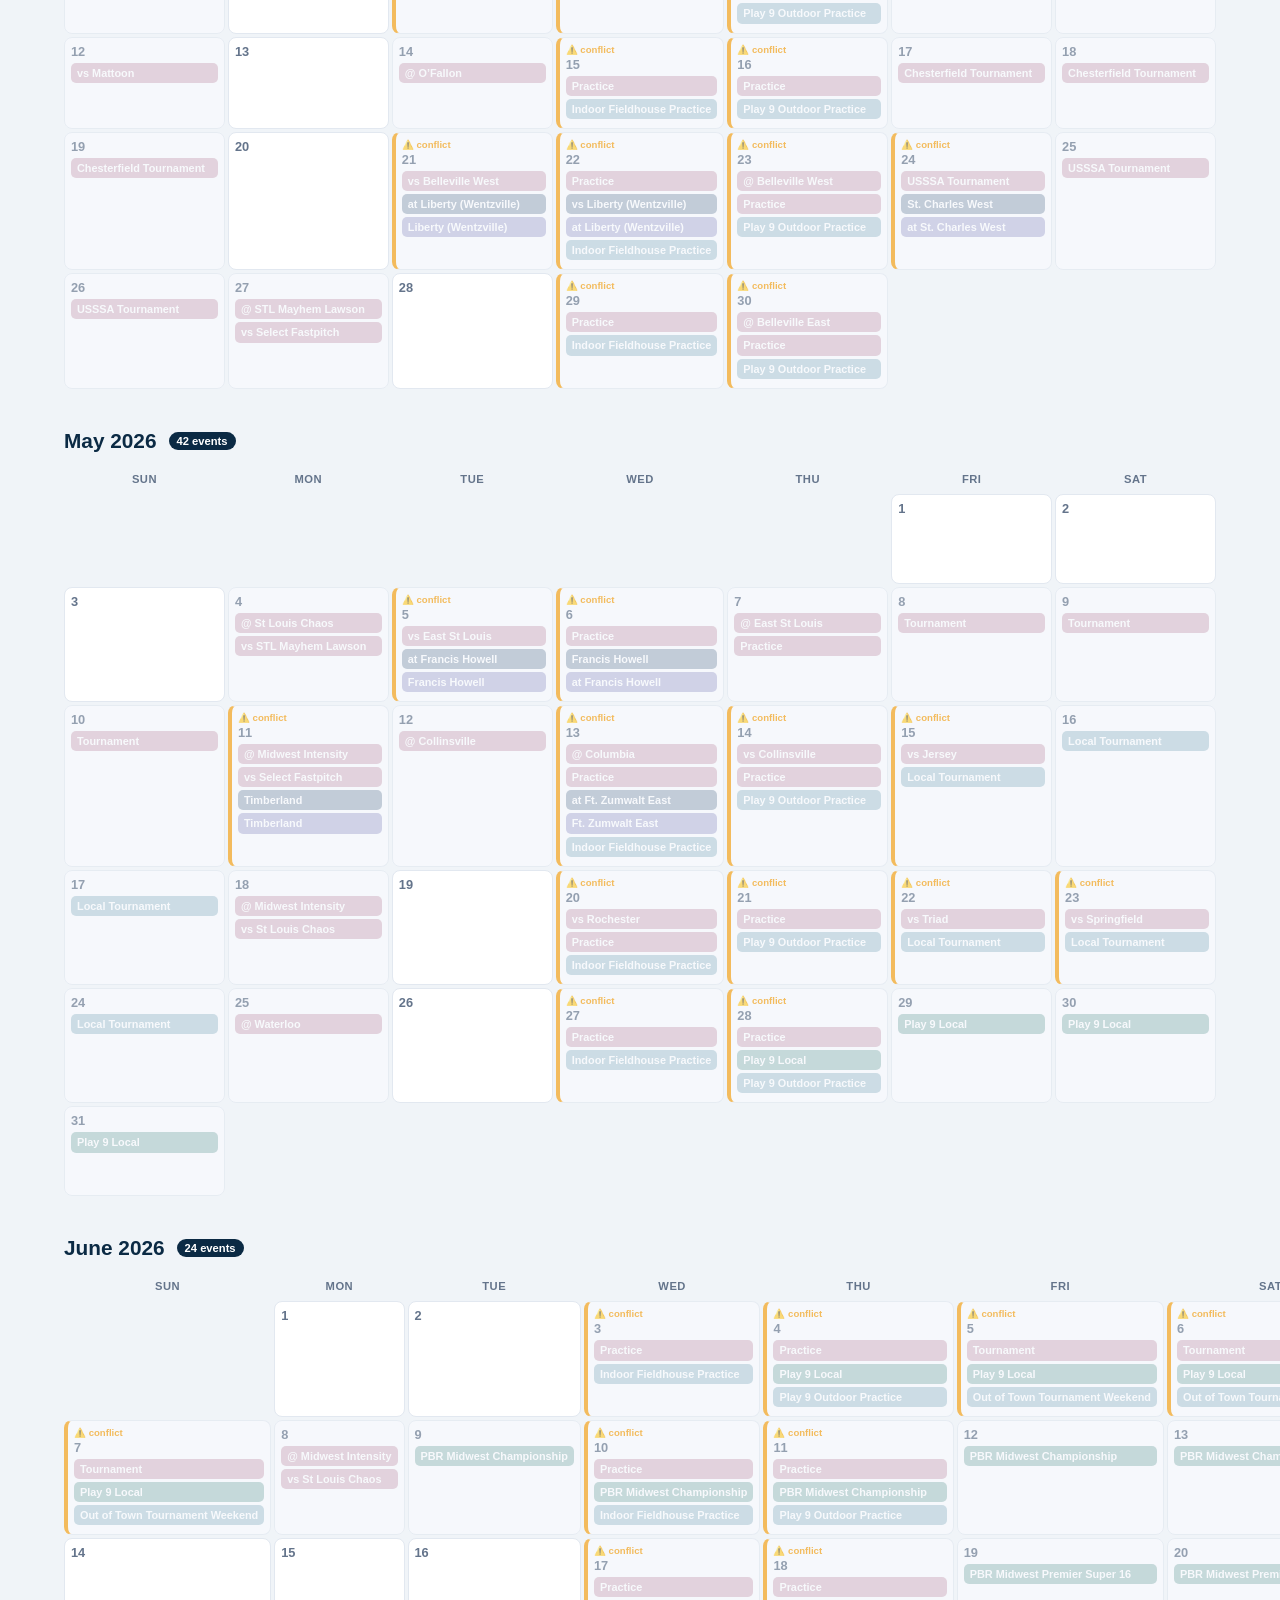
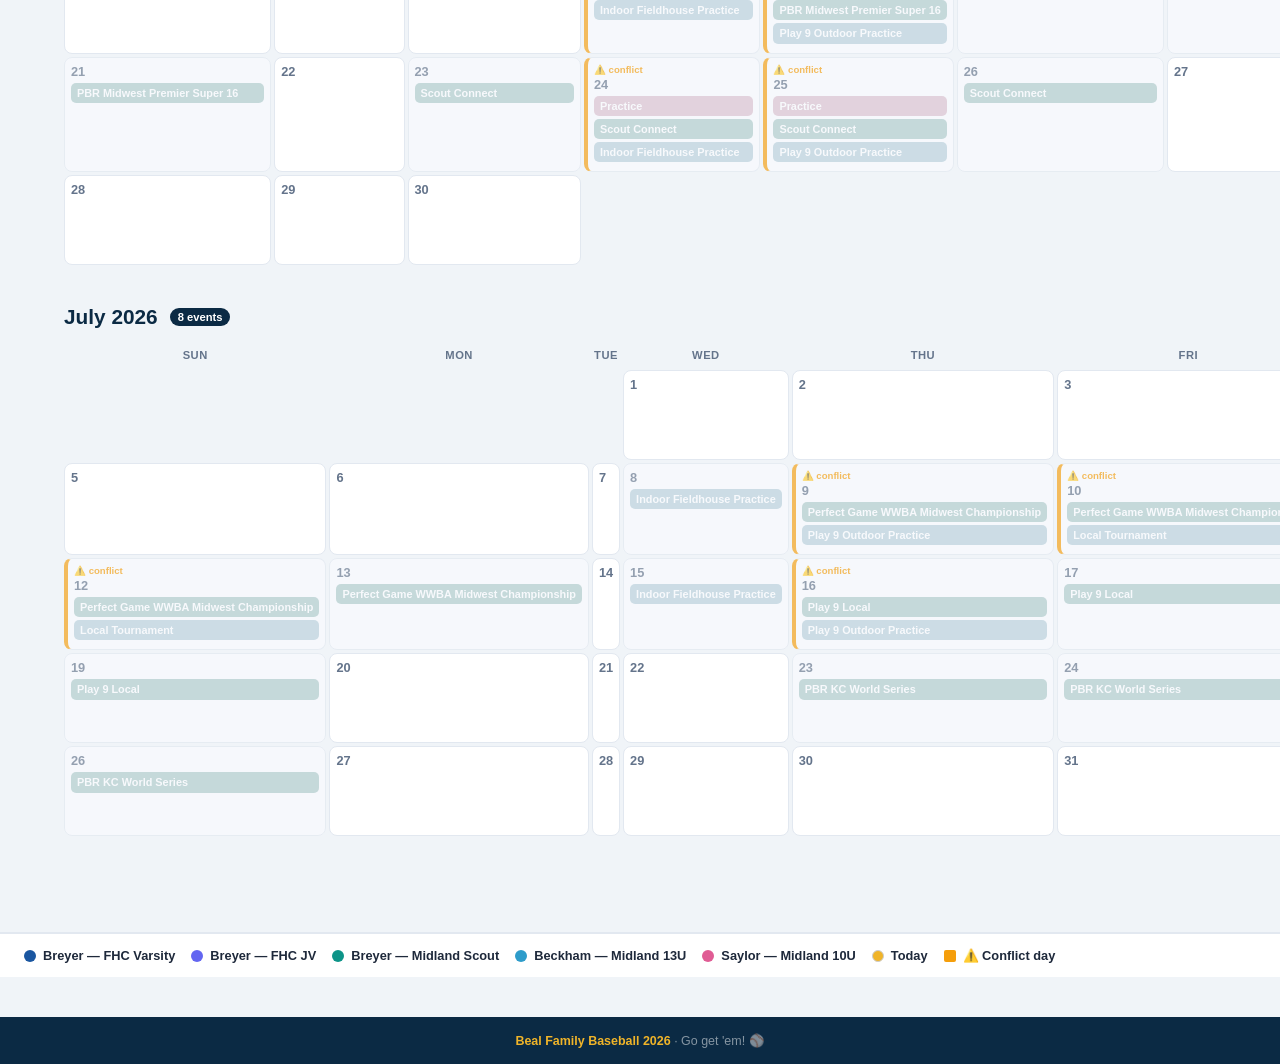
==== commit 13f49b4a: "Fix calendar layout: mobile responsive, landscape print, team logos, full ICS - Better mobile CSS: 7" ====
--- a/index.html
+++ b/index.html
@@ -399,12 +399,28 @@
     .player-card.saylor .player-card-count { color: var(--saylor); filter: brightness(1.4); }
     .player-card-next { font-size: 0.72rem; color: rgba(255,255,255,0.65); margin-top: 2px; }
 
-    @media (max-width: 600px) {
-      .cal-grid { gap: 2px; }
-      .cal-day { min-height: 60px; padding: 4px; }
-      .ev-chip { font-size: 0.6rem; padding: 2px 4px; }
+    @media (max-width: 768px) {
+      main { padding: 12px; }
+      .cal-grid { gap: 1px; }
+      .cal-day { min-height: 52px; padding: 3px; border-radius: 4px; }
+      .ev-chip { font-size: 0.58rem; padding: 1px 3px; margin-bottom: 2px; }
+      .day-num { font-size: 0.7rem; margin-bottom: 2px; }
+      .cal-dow { font-size: 0.6rem; padding: 4px 0; }
       .header-title h1 { font-size: 1.1rem; }
-      .stats-inner { gap: 16px; }
+      .stats-inner { gap: 12px; padding: 10px 16px; }
+      .stat-num { font-size: 1.2rem; }
+      .players-inner { gap: 12px; }
+      .player-card { padding: 14px 16px; min-width: 140px; }
+      .player-card img { width: 48px; height: 48px; }
+      .month-header h2 { font-size: 1.1rem; }
+      .next-card { padding: 14px 16px; }
+    }
+    @media (max-width: 420px) {
+      .cal-day { min-height: 42px; padding: 2px; }
+      .ev-chip { font-size: 0.52rem; padding: 1px 2px; }
+      .day-num { font-size: 0.65rem; }
+      .player-card-name { font-size: 0.95rem; }
+      .player-card-team { font-size: 0.65rem; }
     }
 
     /* ── THIS WEEK ── */
@@ -428,15 +444,34 @@
     .cal-day.all-past { opacity: 0.65; }
 
     /* ── PRINT ── */
+    @page { size: landscape; margin: 0.4in; }
     @media print {
+      * { -webkit-print-color-adjust: exact !important; print-color-adjust: exact !important; }
       .header-btns, .filter-bar, .stats-strip, #next-up, .players-hero,
       .this-week-section, .upcoming-section, .legend-bar, footer { display: none !important; }
-      header { position: static; box-shadow: none; }
-      main { padding: 0; }
-      .month-section { page-break-after: always; }
-      .cal-day { background: #fff !important; border: 1px solid #999 !important; min-height: 70px; box-shadow: none !important; opacity: 1 !important; }
-      .ev-chip { font-size: 8px !important; opacity: 1 !important; filter: none !important; }
-      body::before { content: "Beal Family Baseball 2026 — Printed " attr(data-print-date); display: block; text-align: center; font-size: 14px; font-weight: bold; margin-bottom: 16px; }
+      header { position: static; box-shadow: none; background: none !important; padding: 0 0 6px 0; }
+      header .sub { color: #888 !important; }
+      header h1 { color: #000 !important; font-size: 1rem; }
+      main { padding: 0; max-width: 100%; }
+      .month-section { page-break-after: always; break-after: page; margin-bottom: 0; }
+      .month-section:last-child { page-break-after: avoid; break-after: avoid; }
+      .cal-grid { gap: 2px; }
+      .cal-dow { font-size: 0.65rem; padding: 3px 0; }
+      .cal-day { background: #fff !important; border: 1px solid #bbb !important; min-height: 72px; padding: 3px; box-shadow: none !important; opacity: 1 !important; border-radius: 3px; }
+      .cal-day.today { border: 2px solid #f0b429 !important; }
+      .cal-day.has-conflict { border-left: 3px solid #f59e0b !important; }
+      .cal-day.all-past { opacity: 1 !important; }
+      .day-num { font-size: 0.7rem; margin-bottom: 2px; }
+      .ev-chip { font-size: 6.5px !important; padding: 1px 3px !important; margin-bottom: 2px; opacity: 1 !important; filter: none !important; border-radius: 3px; }
+      .ev-chip.past { opacity: 1 !important; filter: none !important; }
+      .month-header { margin-bottom: 6px; }
+      .month-header h2 { font-size: 1rem; color: #000; }
+      .month-header .event-count { background: #0b2a44; color: #fff; font-size: 0.65rem; }
+      /* Print legend at bottom */
+      .print-legend { display: flex !important; gap: 14px; flex-wrap: wrap; margin-top: 8px; padding-top: 6px; border-top: 1px solid #ccc; font-size: 8px; }
+      .print-legend span { display: inline-flex; align-items: center; gap: 4px; }
+      .print-legend .dot { width: 8px; height: 8px; border-radius: 50%; display: inline-block; }
+      body::before { content: "⚾  Beal Family Baseball 2026  ·  " attr(data-print-date); display: block; text-align: center; font-size: 11px; font-weight: bold; margin-bottom: 10px; padding-bottom: 6px; border-bottom: 1px solid #ccc; letter-spacing: 0.5px; }
     }
   </style>
 </head>
@@ -463,7 +498,10 @@
 <div class="players-hero">
   <div class="players-inner">
     <div class="player-card breyer" onclick="setFilter('breyer', document.querySelector('[data-kid=breyer]'))">
-      <img src="breyer.png" alt="Breyer" />
+      <div style="position:relative;flex-shrink:0">
+        <img src="breyer.png" alt="Breyer" />
+        <img src="fhc-logo.png" alt="FHC" style="position:absolute;bottom:-4px;right:-4px;width:22px;height:22px;border-radius:50%;border:2px solid #fff;object-fit:contain;background:#fff" />
+      </div>
       <div class="player-card-info">
         <div class="player-card-name">Breyer</div>
         <div class="player-card-team">FHC Varsity + Midland Scout</div>
@@ -472,7 +510,10 @@
       </div>
     </div>
     <div class="player-card beckham" onclick="setFilter('beckham', document.querySelector('[data-kid=beckham]'))">
-      <img src="beckham.png" alt="Beckham" />
+      <div style="position:relative;flex-shrink:0">
+        <img src="beckham.png" alt="Beckham" />
+        <img src="baseball-logo.png" alt="Midland" style="position:absolute;bottom:-4px;right:-4px;width:22px;height:22px;border-radius:50%;border:2px solid #fff;object-fit:contain;background:#fff" />
+      </div>
       <div class="player-card-info">
         <div class="player-card-name">Beckham</div>
         <div class="player-card-team">Midland 13U Culberson</div>
@@ -481,7 +522,10 @@
       </div>
     </div>
     <div class="player-card saylor" onclick="setFilter('saylor', document.querySelector('[data-kid=saylor]'))">
-      <img src="saylor.png" alt="Saylor" />
+      <div style="position:relative;flex-shrink:0">
+        <img src="saylor.png" alt="Saylor" />
+        <img src="baseball-logo.png" alt="Midland" style="position:absolute;bottom:-4px;right:-4px;width:22px;height:22px;border-radius:50%;border:2px solid #fff;object-fit:contain;background:#fff" />
+      </div>
       <div class="player-card-info">
         <div class="player-card-name">Saylor</div>
         <div class="player-card-team">Midland 2033 Brown 10U</div>
@@ -530,9 +574,21 @@
   <div class="leg"><div class="leg-dot" style="background:#1a56a0"></div> Breyer — FHC Varsity</div>
   <div class="leg"><div class="leg-dot" style="background:#6366f1"></div> Breyer — FHC JV</div>
   <div class="leg"><div class="leg-dot" style="background:#0d9488"></div> Breyer — Midland Scout</div>
-  <div class="leg"><div class="leg-dot" style="background:var(--beckham)"></div> Beckham — Midland 13U Culberson</div>
-  <div class="leg"><div class="leg-dot" style="background:var(--saylor)"></div> Saylor — Midland 2033 Brown 10U</div>
+  <div class="leg"><div class="leg-dot" style="background:var(--beckham)"></div> Beckham — Midland 13U</div>
+  <div class="leg"><div class="leg-dot" style="background:var(--saylor)"></div> Saylor — Midland 10U</div>
   <div class="leg"><div class="leg-dot" style="background:var(--gold);border:1px solid #ccc"></div> Today</div>
+  <div class="leg"><div class="leg-dot" style="background:#f59e0b;border-radius:2px"></div> ⚠️ Conflict day</div>
+</div>
+
+<!-- PRINT LEGEND (only shows when printing) -->
+<div class="print-legend" style="display:none">
+  <span><span class="dot" style="background:#1a56a0"></span> Breyer FHC Varsity</span>
+  <span><span class="dot" style="background:#6366f1"></span> Breyer FHC JV</span>
+  <span><span class="dot" style="background:#0d9488"></span> Breyer Midland Scout</span>
+  <span><span class="dot" style="background:#2e9cca"></span> Beckham Midland 13U</span>
+  <span><span class="dot" style="background:#e05c94"></span> Saylor Midland 10U</span>
+  <span><span class="dot" style="background:#f0b429;border:1px solid #ccc"></span> Today</span>
+  <span><span class="dot" style="background:#f59e0b;border-radius:2px"></span> ⚠️ Conflict</span>
 </div>
 
 <!-- FOOTER -->
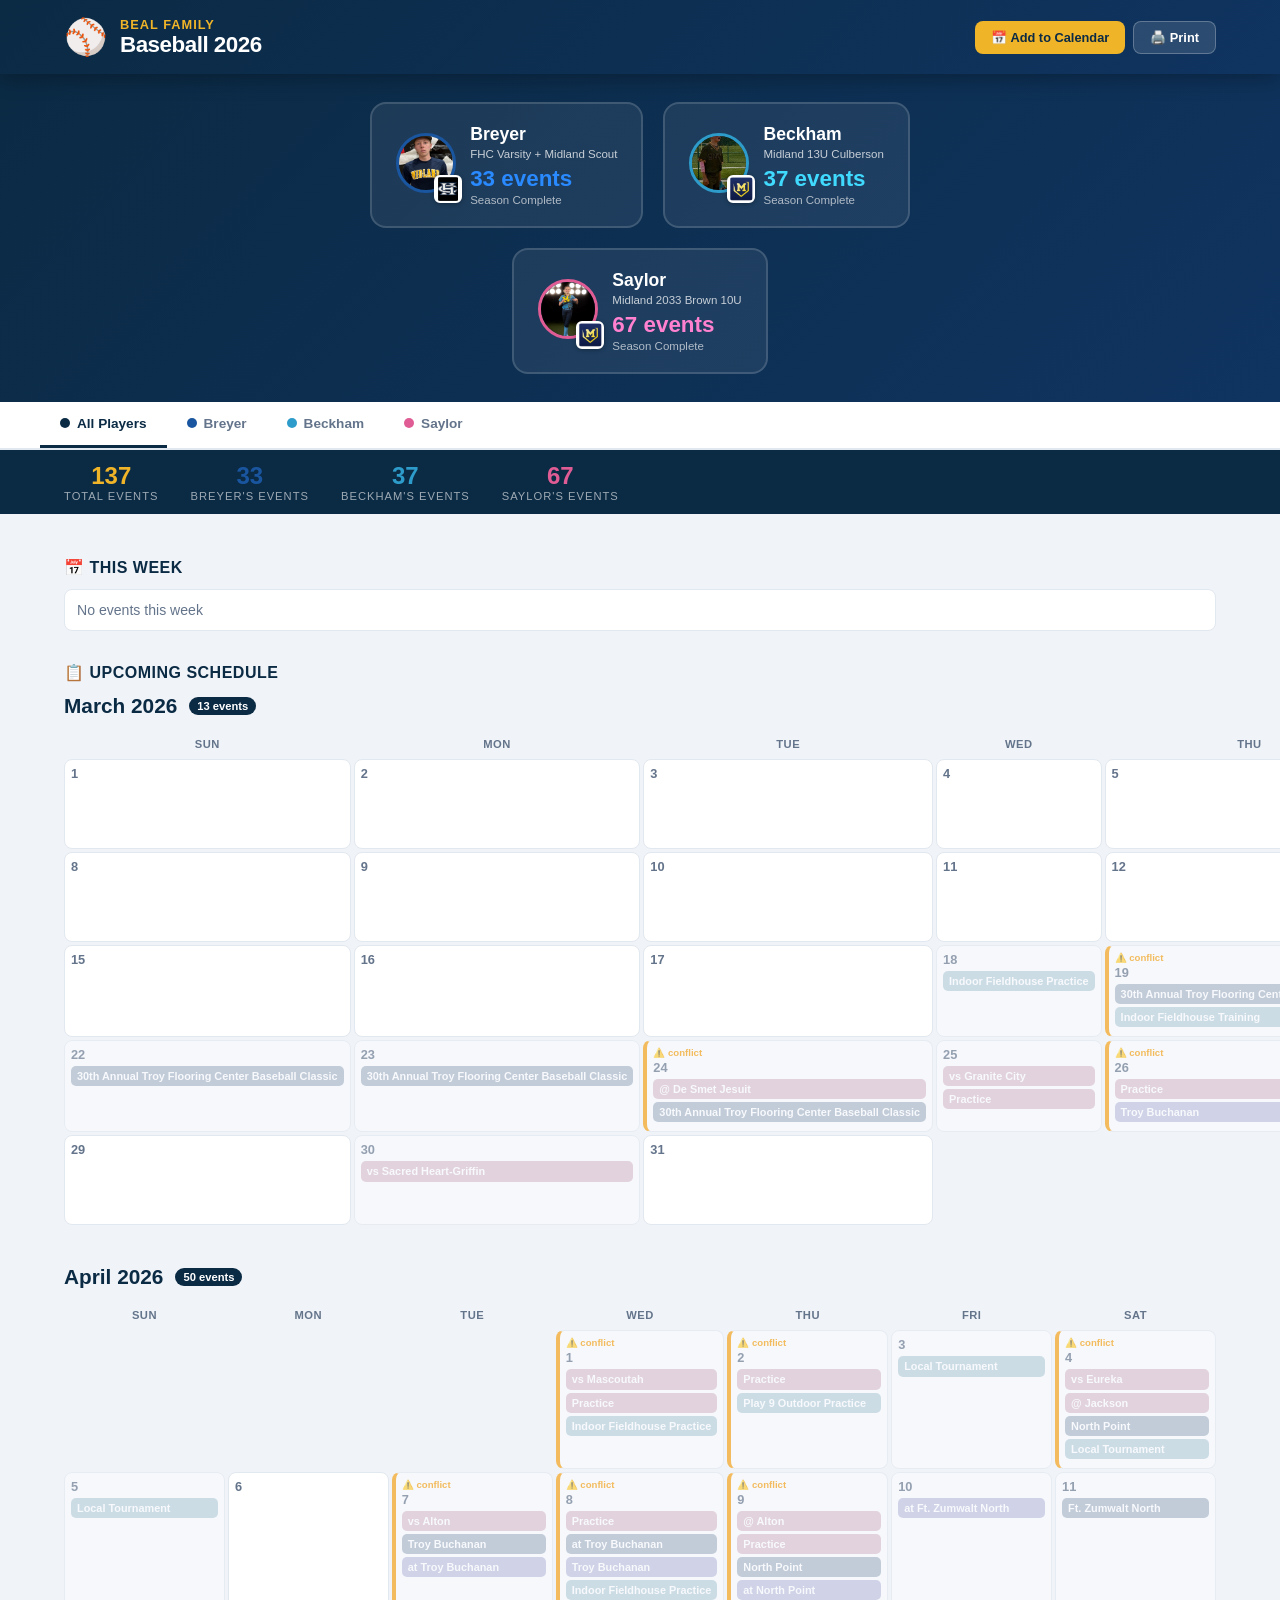
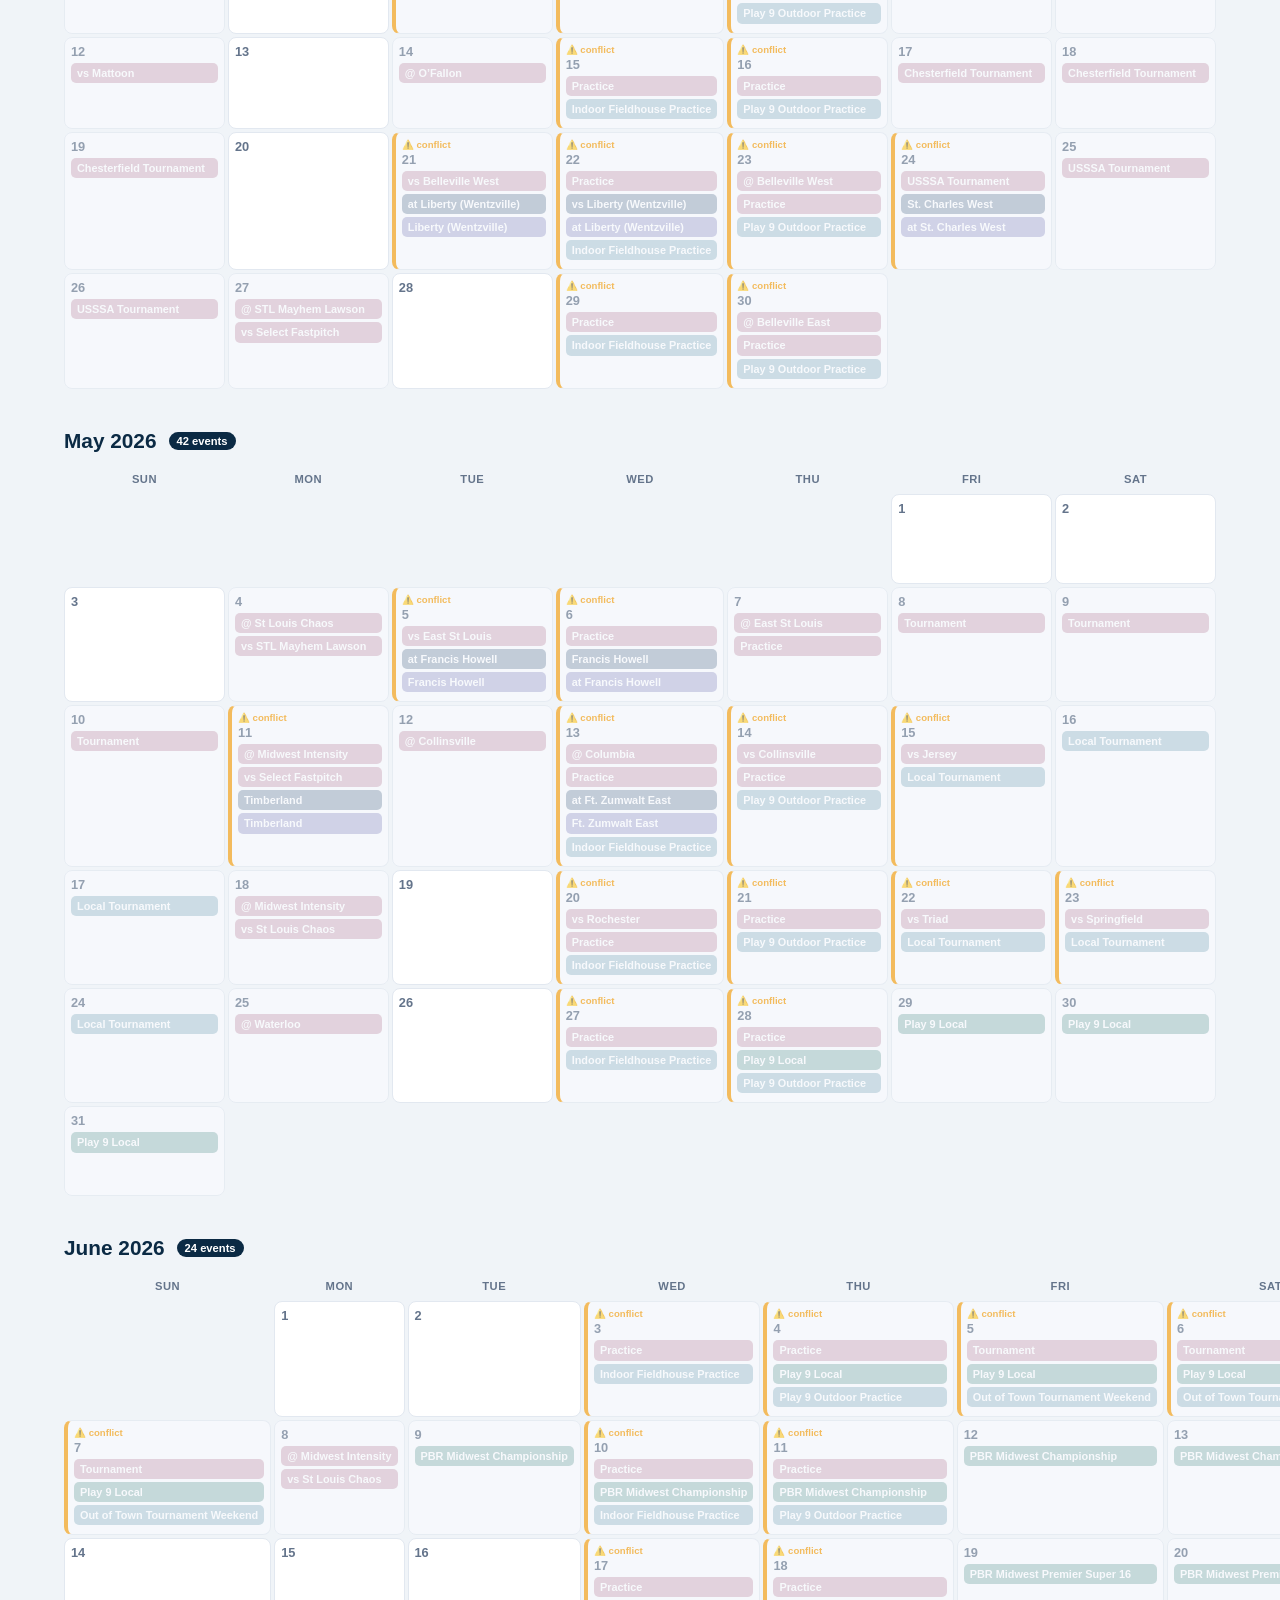
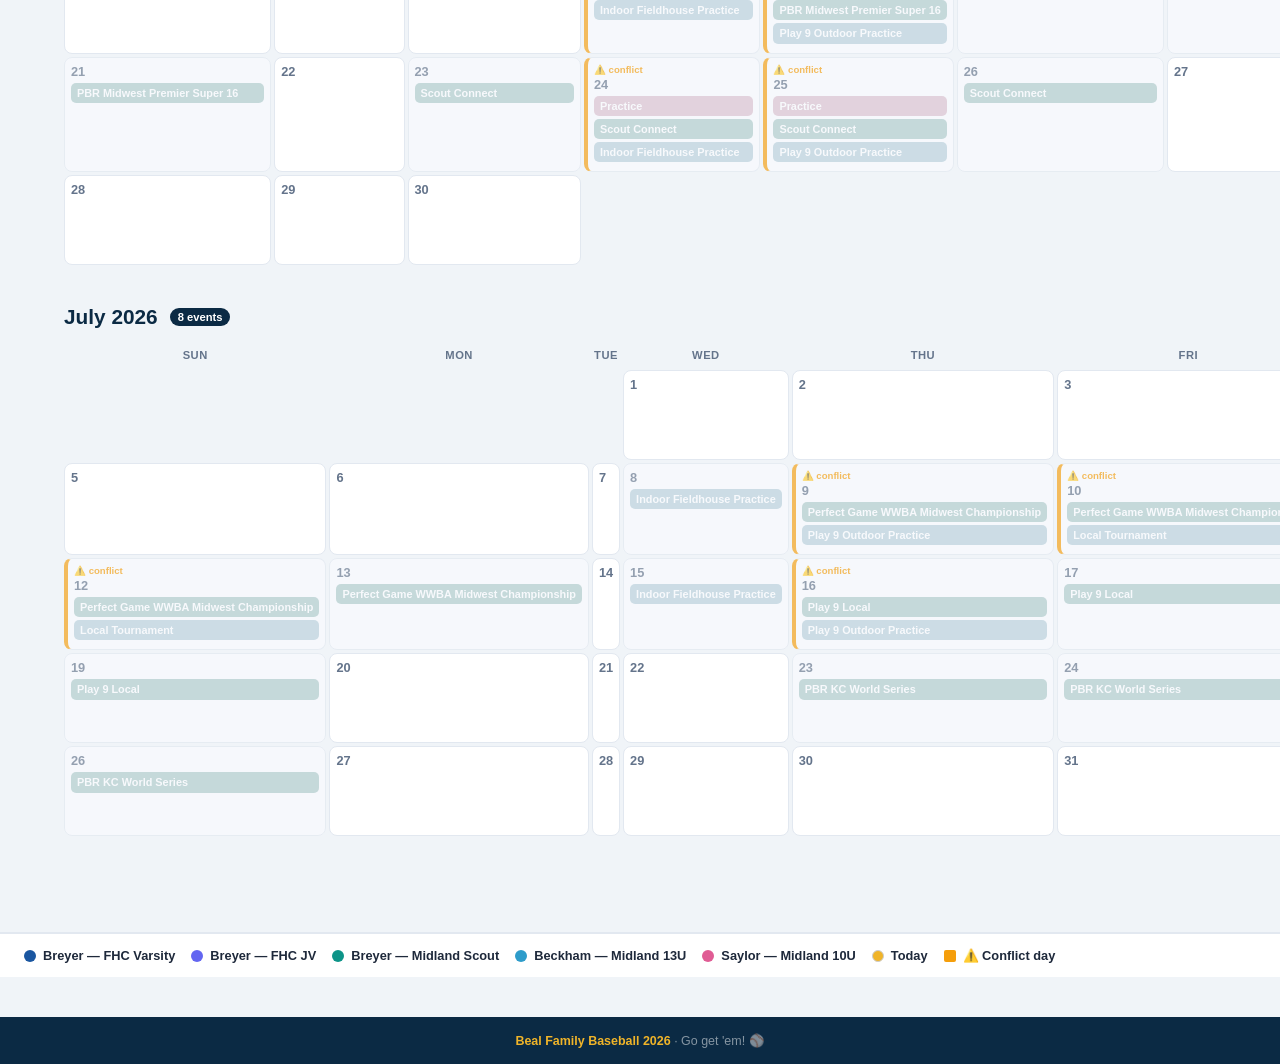
==== commit c96ed7d2: "Fix logos (28px rounded-square badges), hide empty months when filtering, smart month visibility - L" ====
--- a/index.html
+++ b/index.html
@@ -500,7 +500,7 @@
     <div class="player-card breyer" onclick="setFilter('breyer', document.querySelector('[data-kid=breyer]'))">
       <div style="position:relative;flex-shrink:0">
         <img src="breyer.png" alt="Breyer" />
-        <img src="fhc-logo.png" alt="FHC" style="position:absolute;bottom:-4px;right:-4px;width:22px;height:22px;border-radius:50%;border:2px solid #fff;object-fit:contain;background:#fff" />
+        <img src="fhc-logo.png" alt="FHC" style="position:absolute;bottom:-6px;right:-6px;width:28px;height:28px;border-radius:6px;border:2px solid #fff;object-fit:contain;background:#fff;box-shadow:0 1px 4px rgba(0,0,0,0.3)" />
       </div>
       <div class="player-card-info">
         <div class="player-card-name">Breyer</div>
@@ -512,7 +512,7 @@
     <div class="player-card beckham" onclick="setFilter('beckham', document.querySelector('[data-kid=beckham]'))">
       <div style="position:relative;flex-shrink:0">
         <img src="beckham.png" alt="Beckham" />
-        <img src="baseball-logo.png" alt="Midland" style="position:absolute;bottom:-4px;right:-4px;width:22px;height:22px;border-radius:50%;border:2px solid #fff;object-fit:contain;background:#fff" />
+        <img src="baseball-logo.png" alt="Midland" style="position:absolute;bottom:-6px;right:-6px;width:28px;height:28px;border-radius:6px;border:2px solid #fff;object-fit:contain;background:#fff;box-shadow:0 1px 4px rgba(0,0,0,0.3)" />
       </div>
       <div class="player-card-info">
         <div class="player-card-name">Beckham</div>
@@ -524,7 +524,7 @@
     <div class="player-card saylor" onclick="setFilter('saylor', document.querySelector('[data-kid=saylor]'))">
       <div style="position:relative;flex-shrink:0">
         <img src="saylor.png" alt="Saylor" />
-        <img src="baseball-logo.png" alt="Midland" style="position:absolute;bottom:-4px;right:-4px;width:22px;height:22px;border-radius:50%;border:2px solid #fff;object-fit:contain;background:#fff" />
+        <img src="baseball-logo.png" alt="Midland" style="position:absolute;bottom:-6px;right:-6px;width:28px;height:28px;border-radius:6px;border:2px solid #fff;object-fit:contain;background:#fff;box-shadow:0 1px 4px rgba(0,0,0,0.3)" />
       </div>
       <div class="player-card-info">
         <div class="player-card-name">Saylor</div>
@@ -652,6 +652,11 @@
   });
   document.querySelectorAll('.week-day-group').forEach(grp => {
     grp.style.display = grp.querySelectorAll('.week-ev-row:not(.hidden)').length ? '' : 'none';
+  });
+  // Hide month sections that have no events for this kid
+  document.querySelectorAll('.month-section').forEach(sec => {
+    if (kid === 'all') { sec.style.display = ''; return; }
+    sec.style.display = sec.dataset['has' + kid.charAt(0).toUpperCase() + kid.slice(1)] === '1' ? '' : 'none';
   });
   history.replaceState(null, '', kid === 'all' ? location.pathname : '?kid=' + kid);
 }
@@ -949,6 +954,10 @@
     }
 
     sec.appendChild(grid);
+    // Add a data attribute so filter can hide months with no matching events
+    sec.dataset.hasBreyer = monthEvents.some(e=>e.kid.toLowerCase()==='breyer') ? '1' : '0';
+    sec.dataset.hasBeckham = monthEvents.some(e=>e.kid.toLowerCase()==='beckham') ? '1' : '0';
+    sec.dataset.hasSaylor = monthEvents.some(e=>e.kid.toLowerCase()==='saylor') ? '1' : '0';
     main.appendChild(sec);
   });
 }
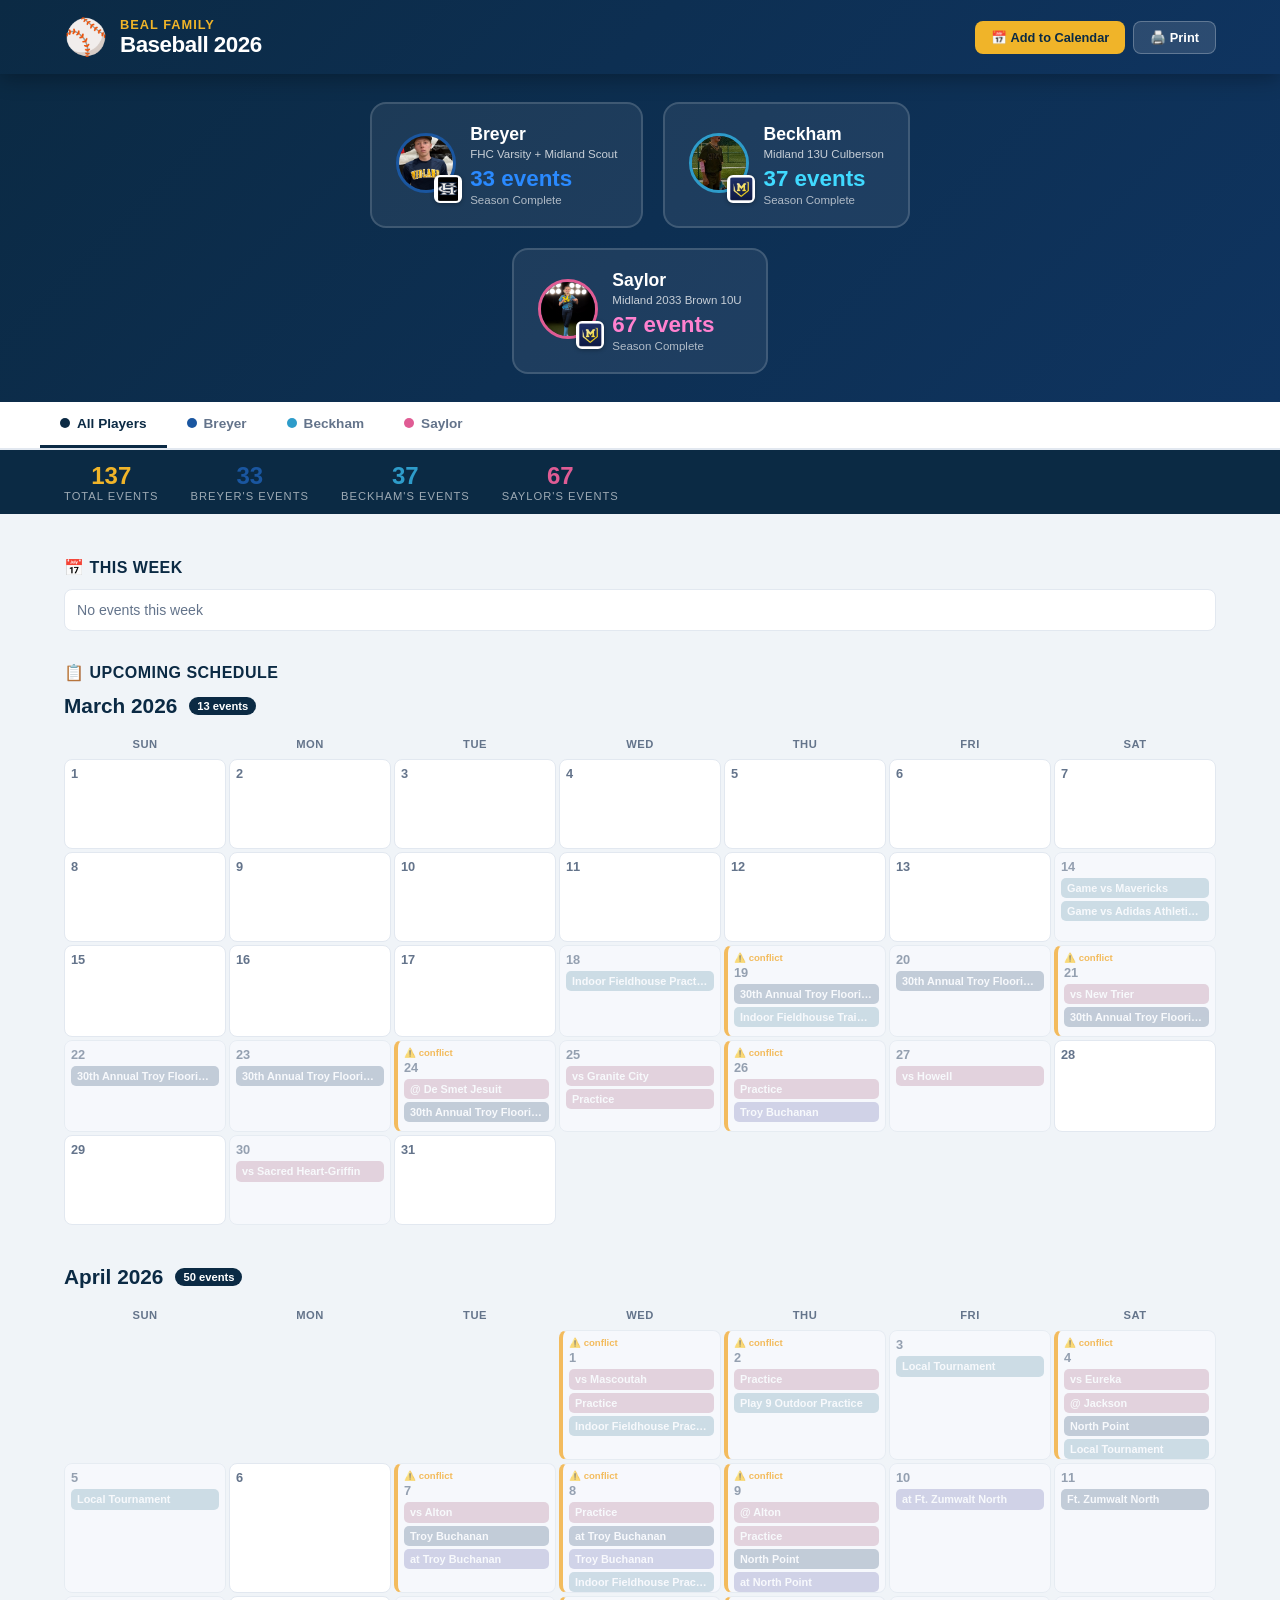
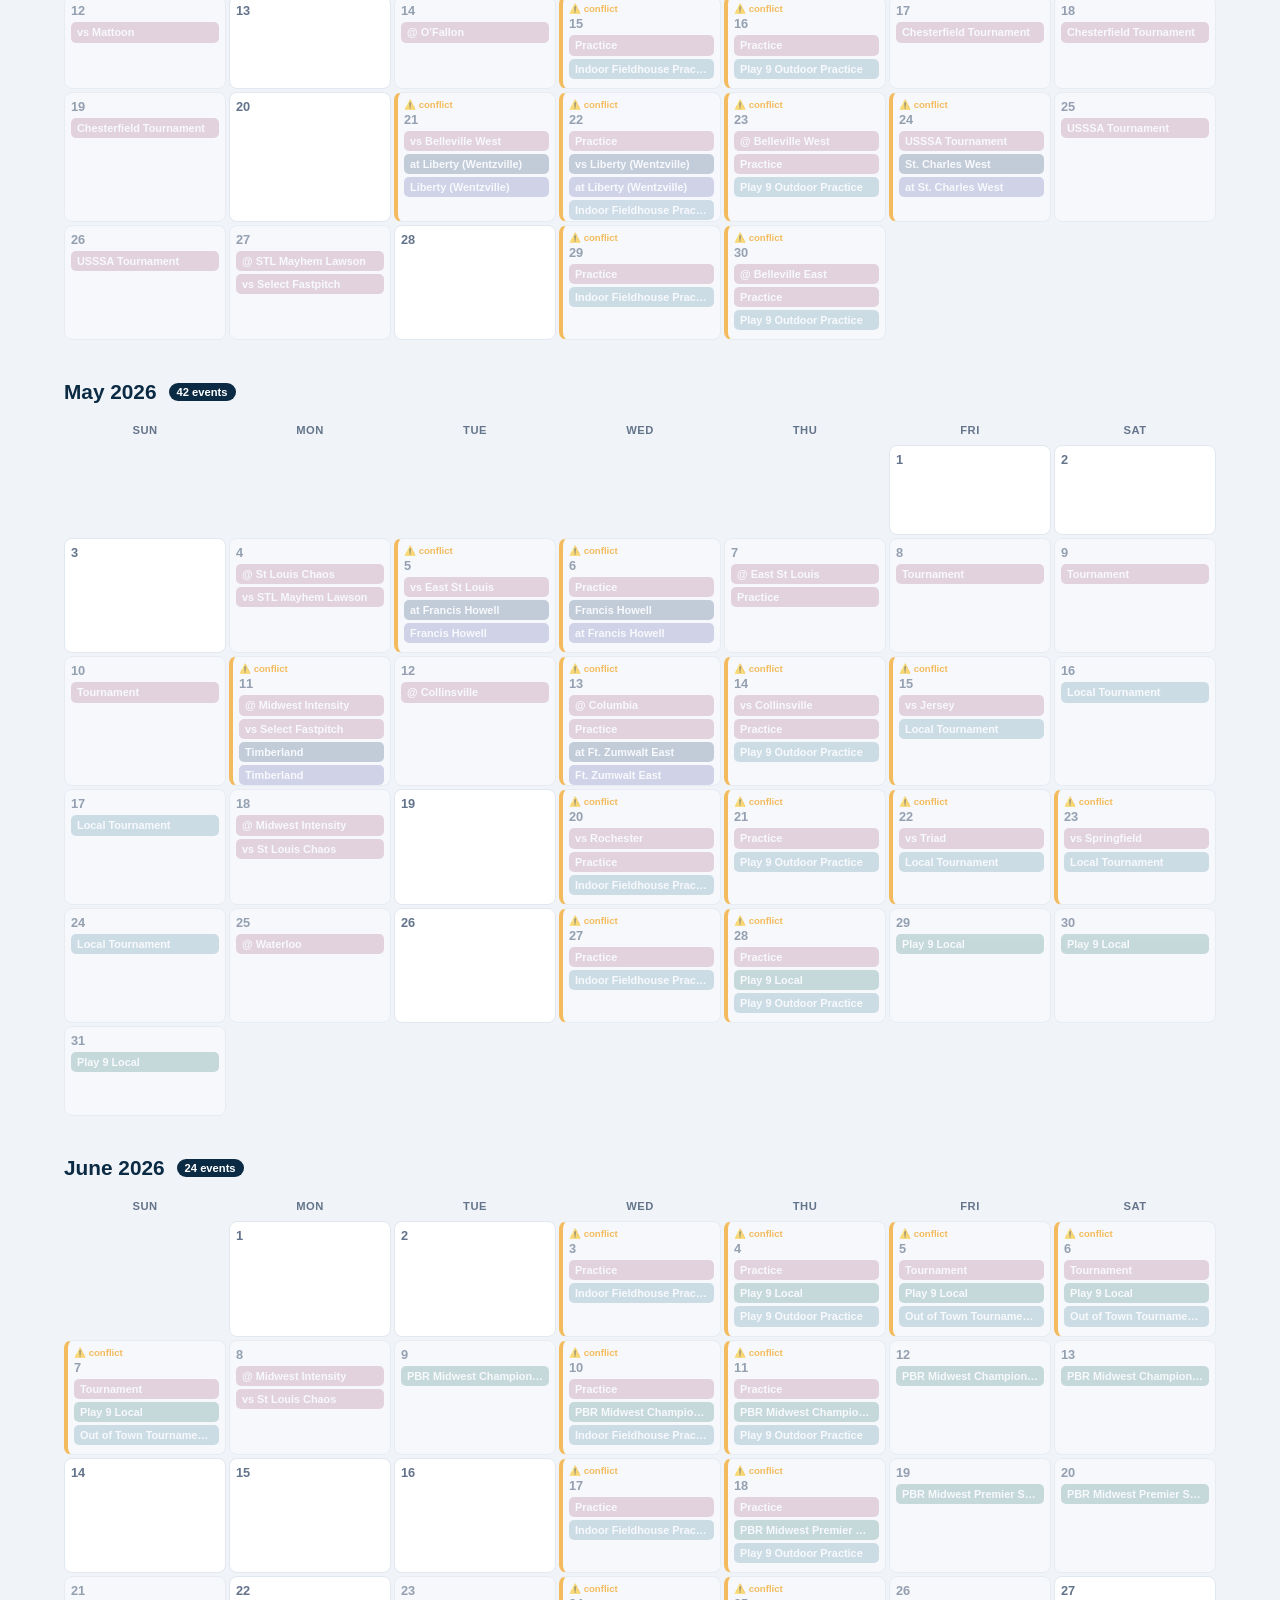
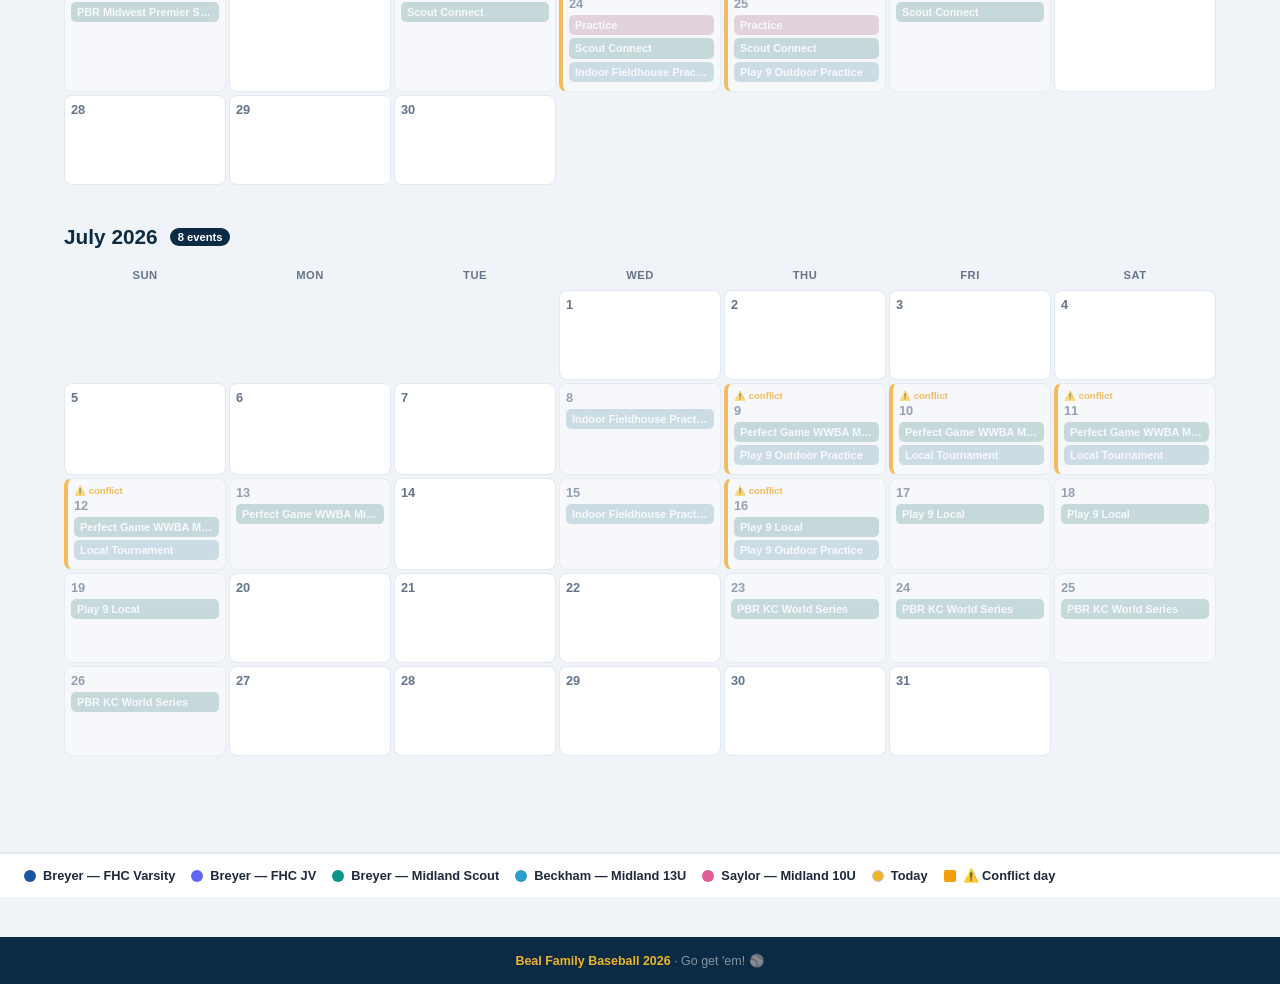
==== commit e797efbe: "Fix calendar overflow: max-height cells, +N more chips, overflow-x hidden, responsive breakpoints - " ====
--- a/index.html
+++ b/index.html
@@ -165,7 +165,9 @@
       max-width: 1200px;
       margin: 0 auto;
       padding: 24px;
-    }
+      overflow-x: hidden;
+    }
+    body { overflow-x: hidden; }
 
     .month-section { margin-bottom: 40px; }
     .month-header {
@@ -191,8 +193,9 @@
     /* ── CALENDAR GRID ── */
     .cal-grid {
       display: grid;
-      grid-template-columns: repeat(7, 1fr);
+      grid-template-columns: repeat(7, minmax(0, 1fr));
       gap: 3px;
+      width: 100%;
     }
     .cal-dow {
       text-align: center;
@@ -208,7 +211,9 @@
       border: 1px solid var(--border);
       border-radius: 8px;
       min-height: 90px;
+      max-height: 130px;
       padding: 6px;
+      overflow: hidden;
       transition: box-shadow 0.2s;
       position: relative;
     }
@@ -400,9 +405,9 @@
     .player-card-next { font-size: 0.72rem; color: rgba(255,255,255,0.65); margin-top: 2px; }
 
     @media (max-width: 768px) {
-      main { padding: 12px; }
+      main { padding: 8px; overflow-x: hidden; }
       .cal-grid { gap: 1px; }
-      .cal-day { min-height: 52px; padding: 3px; border-radius: 4px; }
+      .cal-day { min-height: 52px; max-height: 100px; padding: 3px; border-radius: 4px; }
       .ev-chip { font-size: 0.58rem; padding: 1px 3px; margin-bottom: 2px; }
       .day-num { font-size: 0.7rem; margin-bottom: 2px; }
       .cal-dow { font-size: 0.6rem; padding: 4px 0; }
@@ -416,9 +421,11 @@
       .next-card { padding: 14px 16px; }
     }
     @media (max-width: 420px) {
-      .cal-day { min-height: 42px; padding: 2px; }
-      .ev-chip { font-size: 0.52rem; padding: 1px 2px; }
-      .day-num { font-size: 0.65rem; }
+      main { padding: 6px; }
+      .cal-day { min-height: 38px; max-height: 80px; padding: 2px; }
+      .ev-chip { font-size: 0.5rem; padding: 1px 2px; }
+      .day-num { font-size: 0.62rem; }
+      .cal-dow { font-size: 0.55rem; }
       .player-card-name { font-size: 0.95rem; }
       .player-card-team { font-size: 0.65rem; }
     }
@@ -938,7 +945,17 @@
       num.textContent = d;
       cell.appendChild(num);
 
-      dayEvents.forEach(ev => {
+      const maxChips = window.innerWidth < 420 ? 2 : window.innerWidth < 768 ? 3 : 4;
+      dayEvents.forEach((ev, idx) => {
+        if (idx === maxChips && dayEvents.length > maxChips) {
+          const more = document.createElement('div');
+          more.className = 'ev-chip ev-more';
+          more.textContent = `+${dayEvents.length - maxChips} more`;
+          more.style.cssText = 'background:#64748b;cursor:default;';
+          cell.appendChild(more);
+          return;
+        }
+        if (idx > maxChips) return;
         const chip = document.createElement('div');
         chip.className = `ev-chip ${kidClass(ev)}${isPastDay ? ' past' : ''}`;
         chip.title = ev.title;
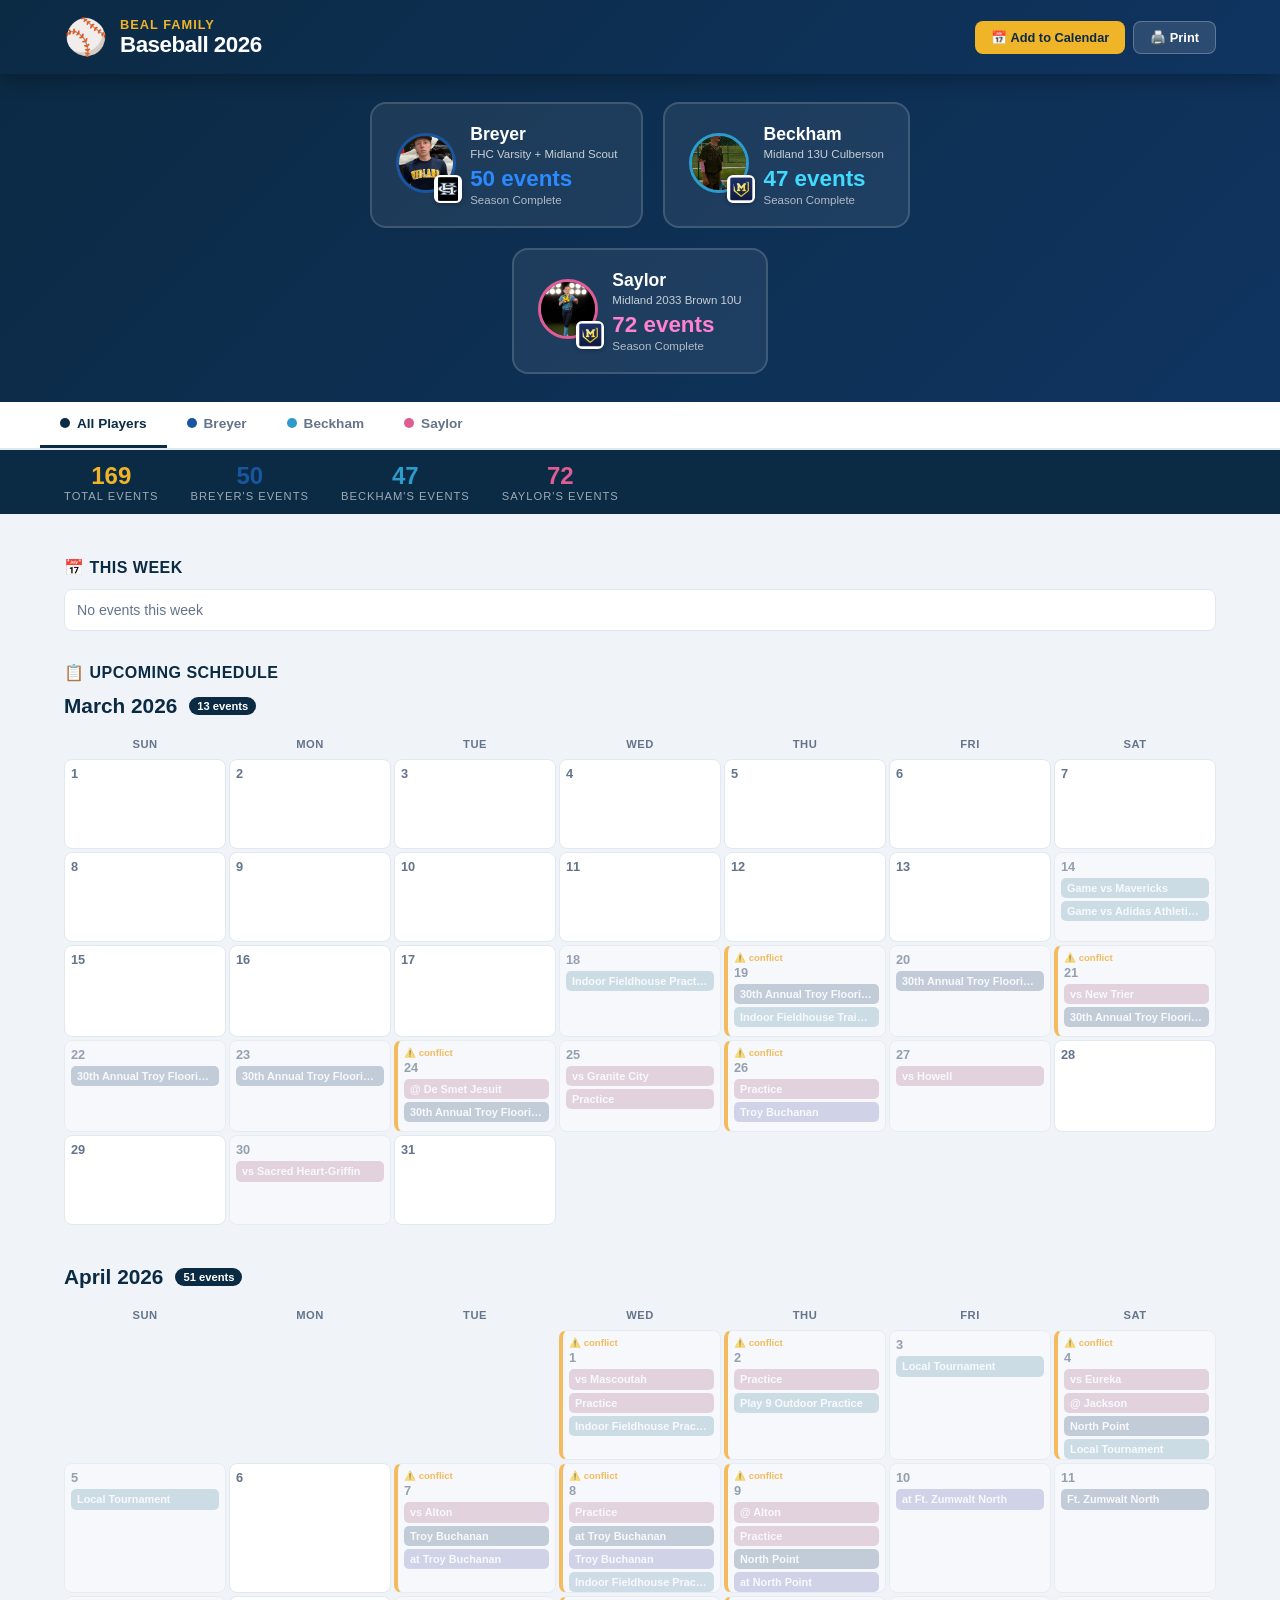
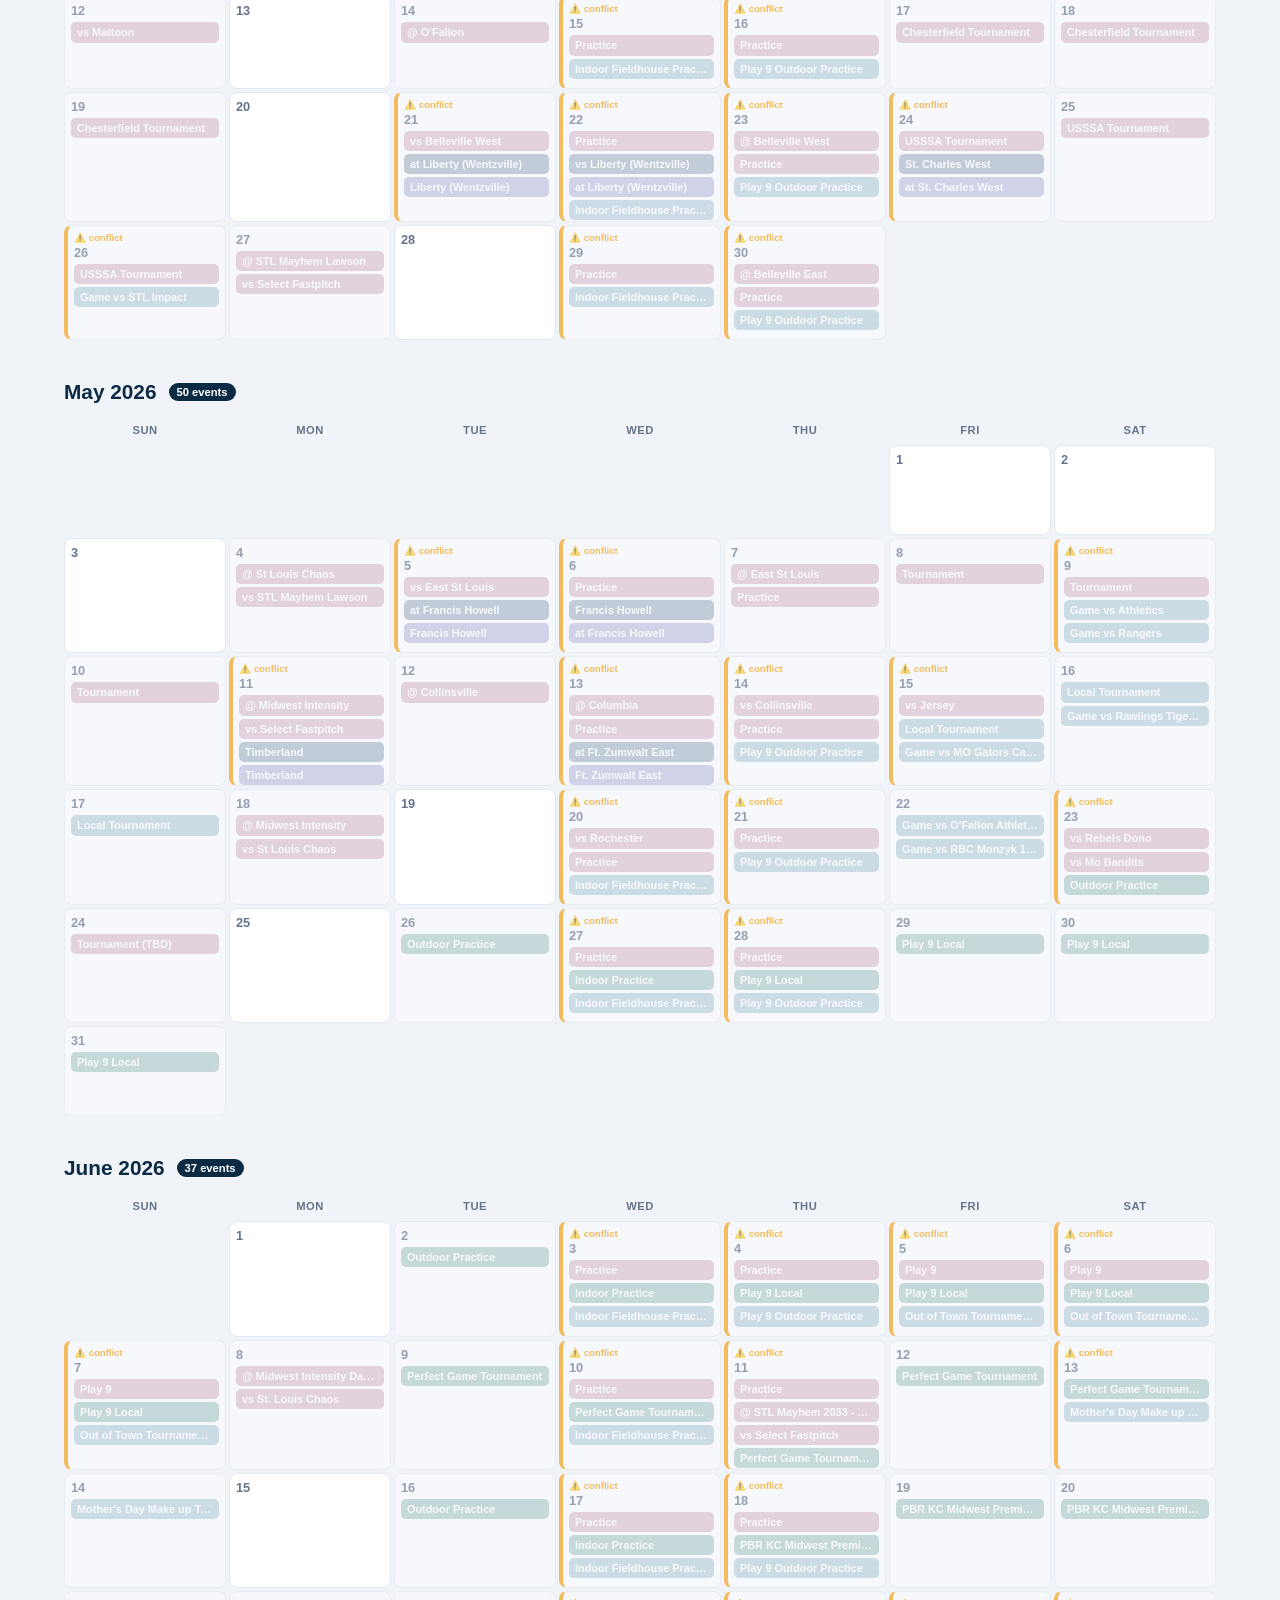
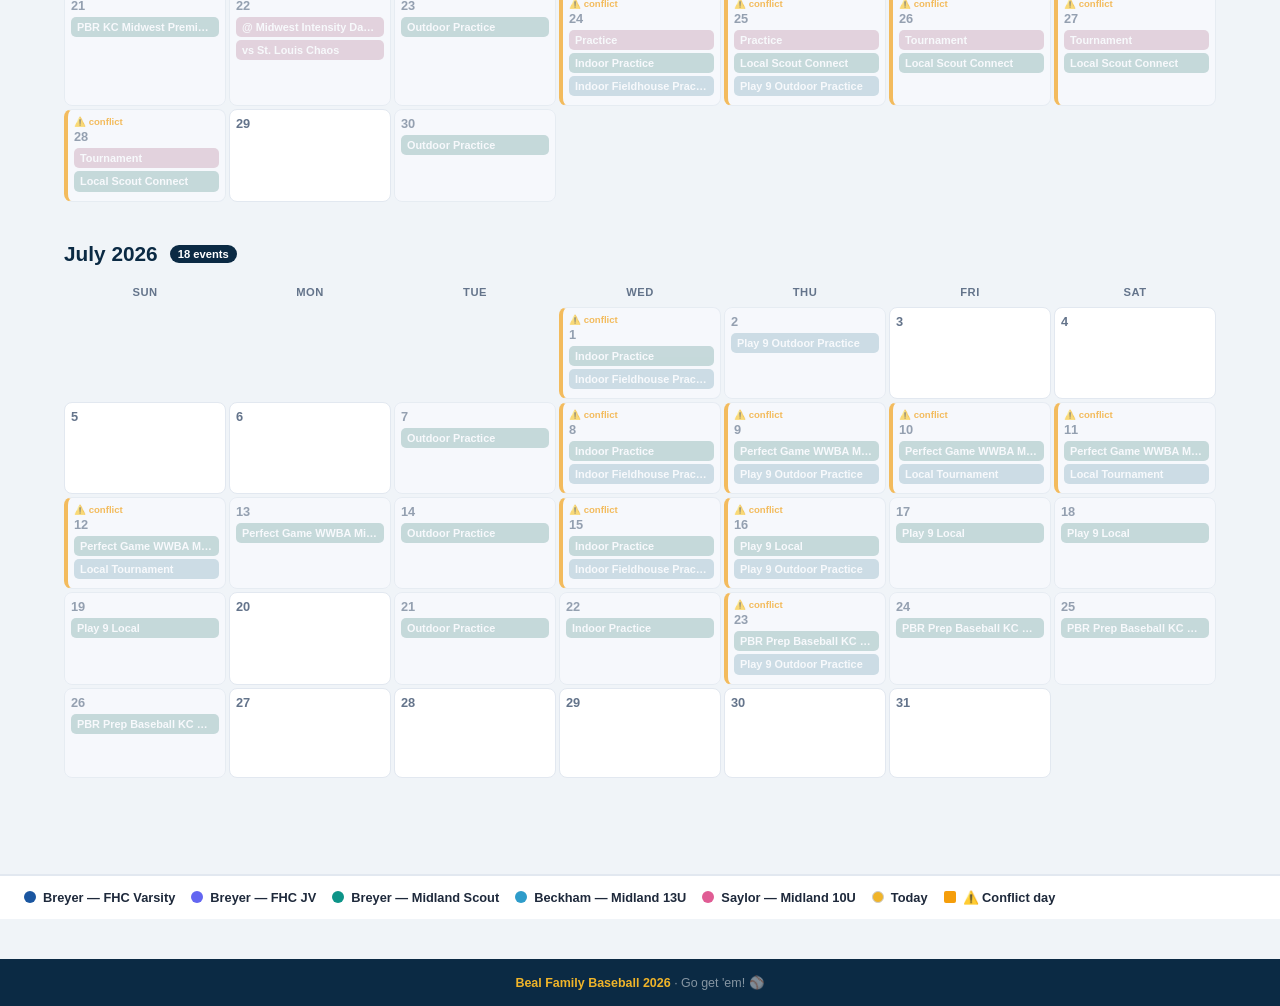
==== commit d2c5e683: "Add noindex meta tag Co-authored-by: Copilot <223556219+Copilot@users.noreply.github.com>" ====
--- a/index.html
+++ b/index.html
@@ -3,6 +3,7 @@
 <head>
   <meta charset="UTF-8" />
   <meta name="viewport" content="width=device-width, initial-scale=1.0" />
+  <meta name="robots" content="noindex, nofollow" />
   <title>⚾ Beal Family Baseball 2026</title>
   <link rel="icon" href="data:image/svg+xml,<svg xmlns='http://www.w3.org/2000/svg' viewBox='0 0 64 64'><rect width='64' height='64' rx='12' fill='%230b2a44'/><text y='48' x='32' font-size='40' text-anchor='middle'>⚾</text></svg>" />
   <style>
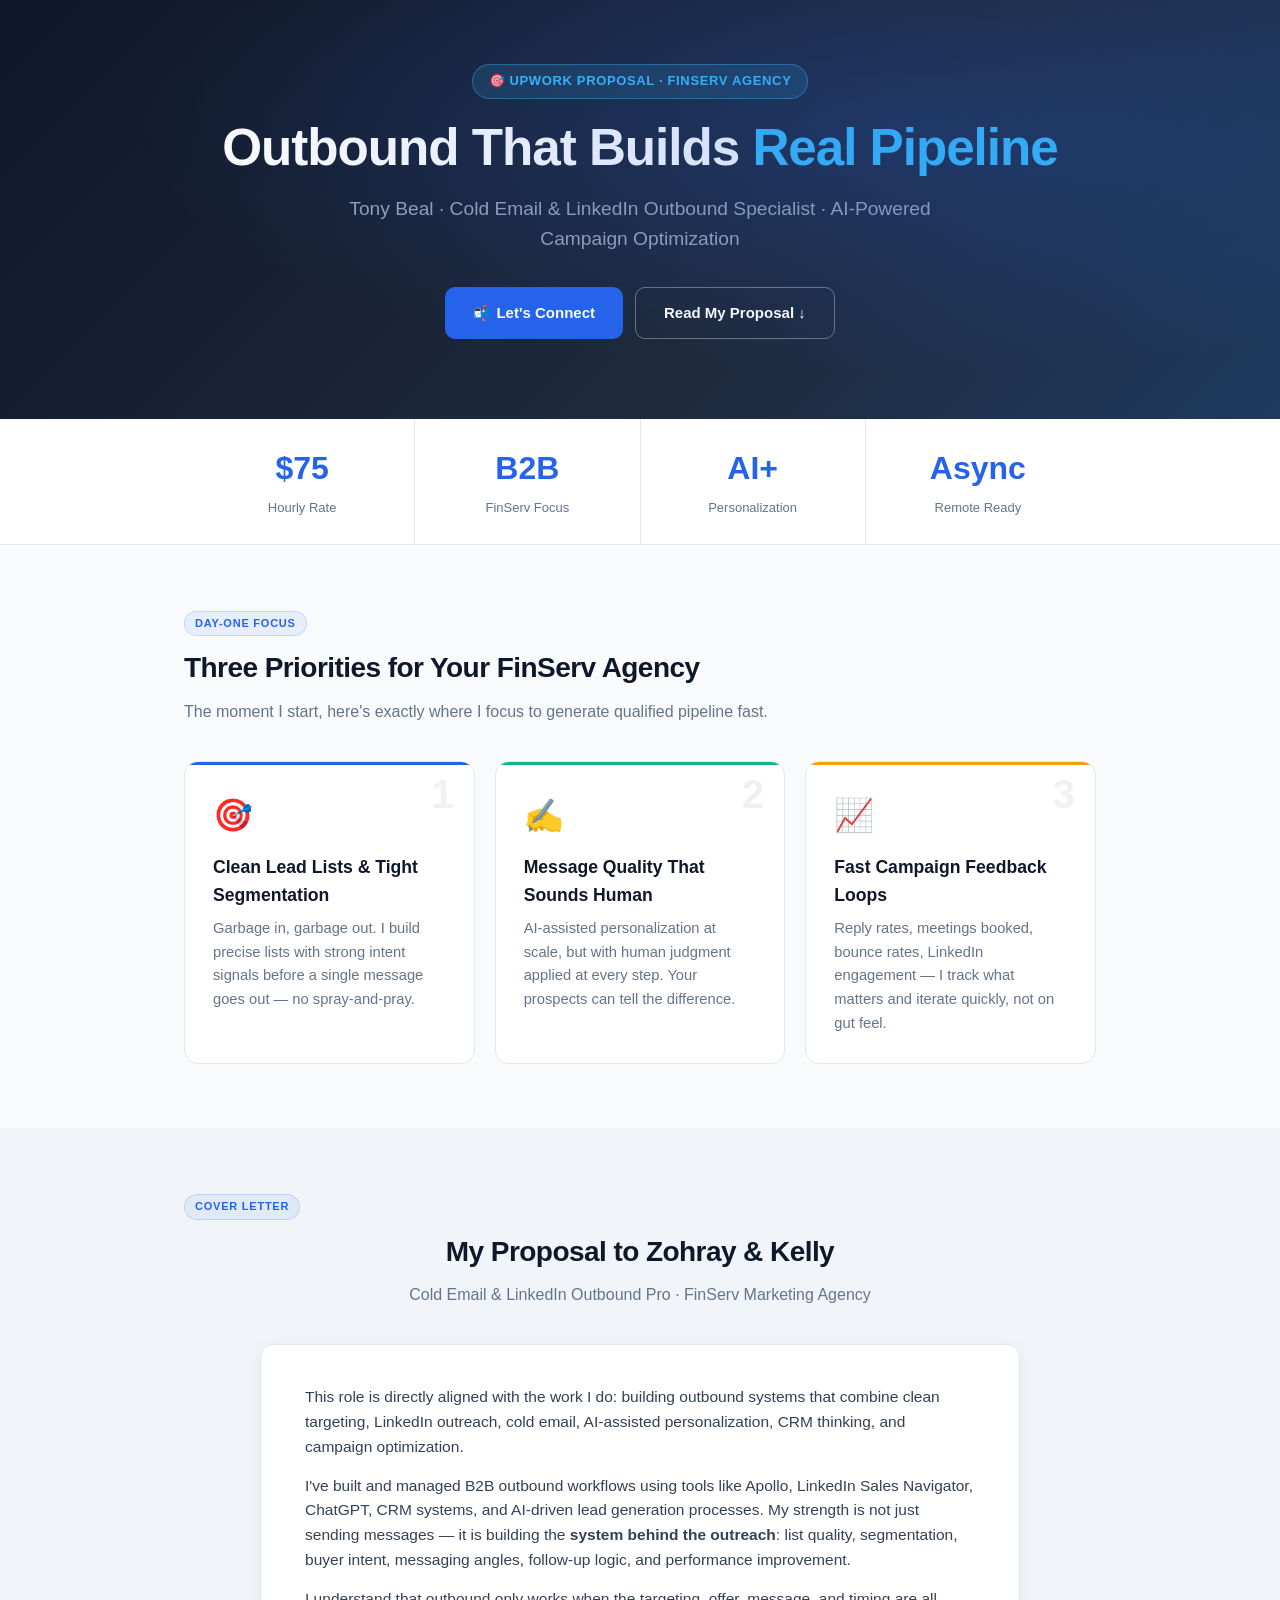
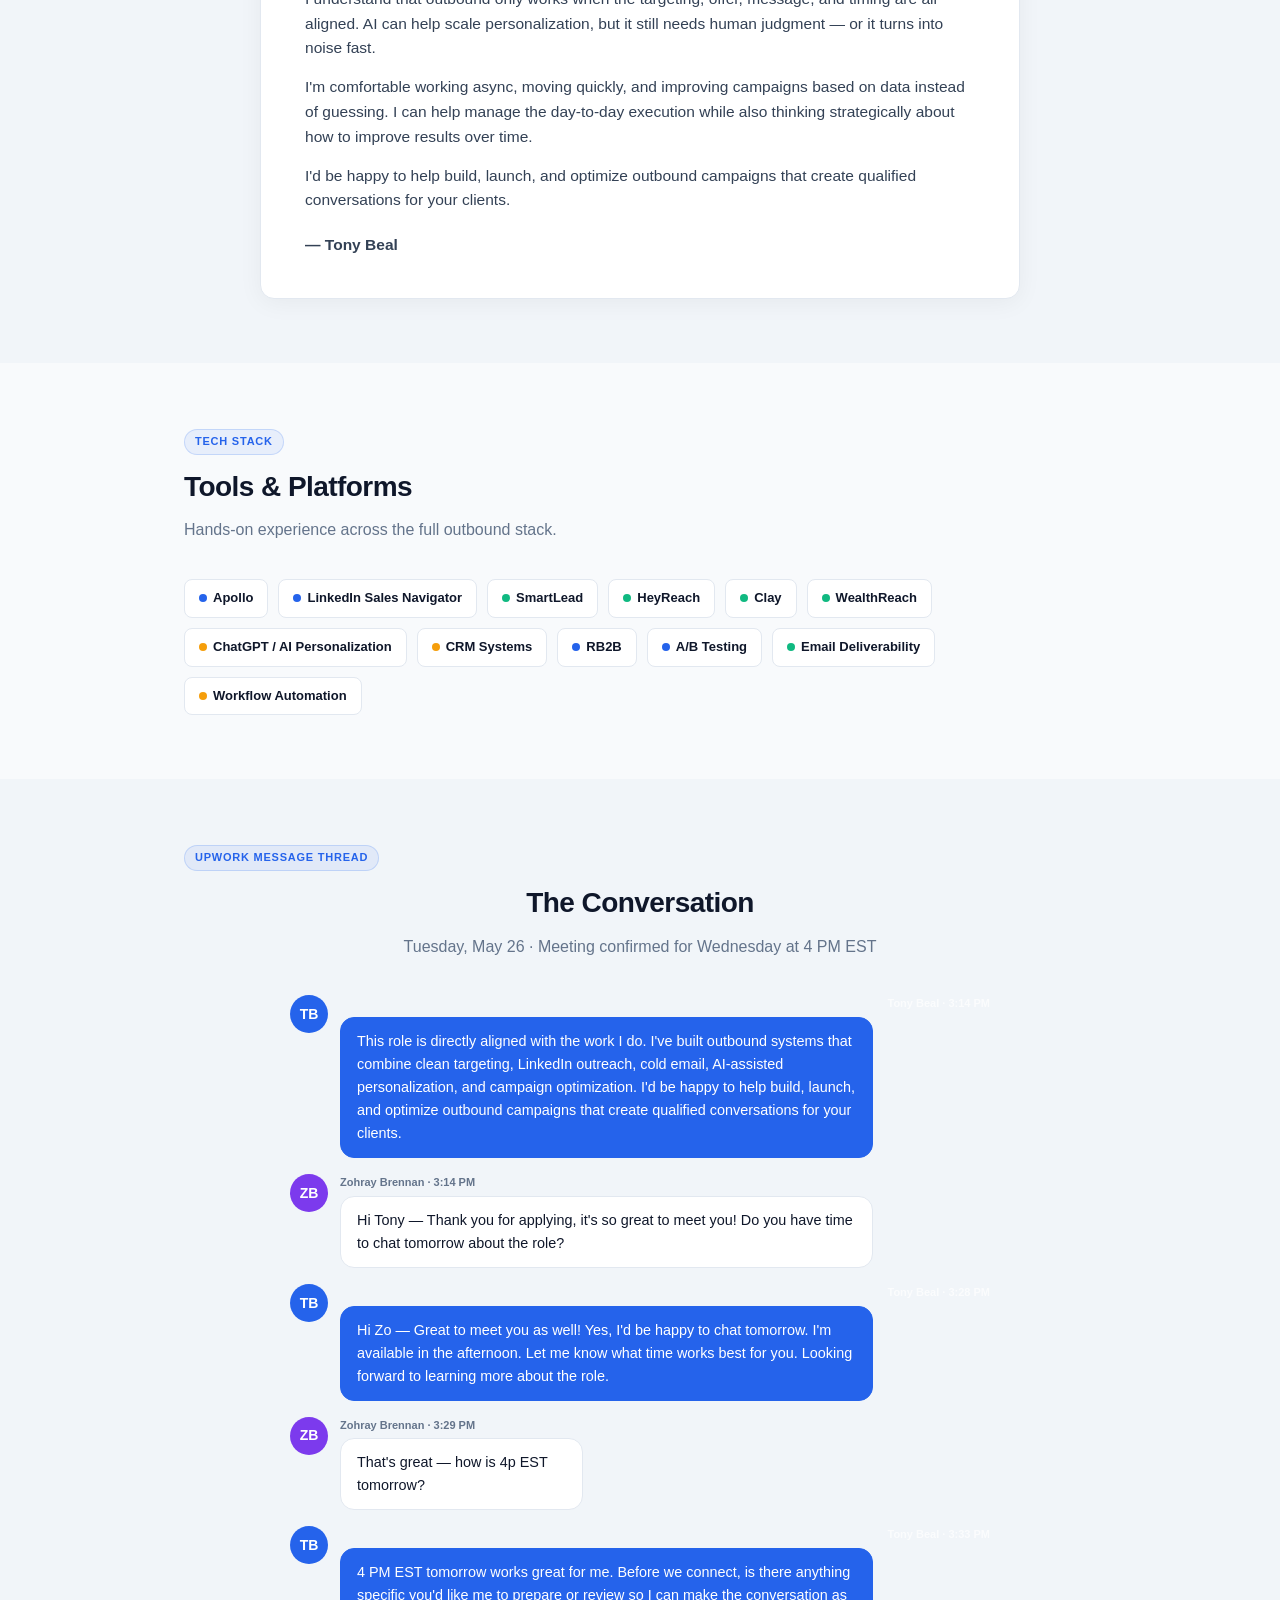
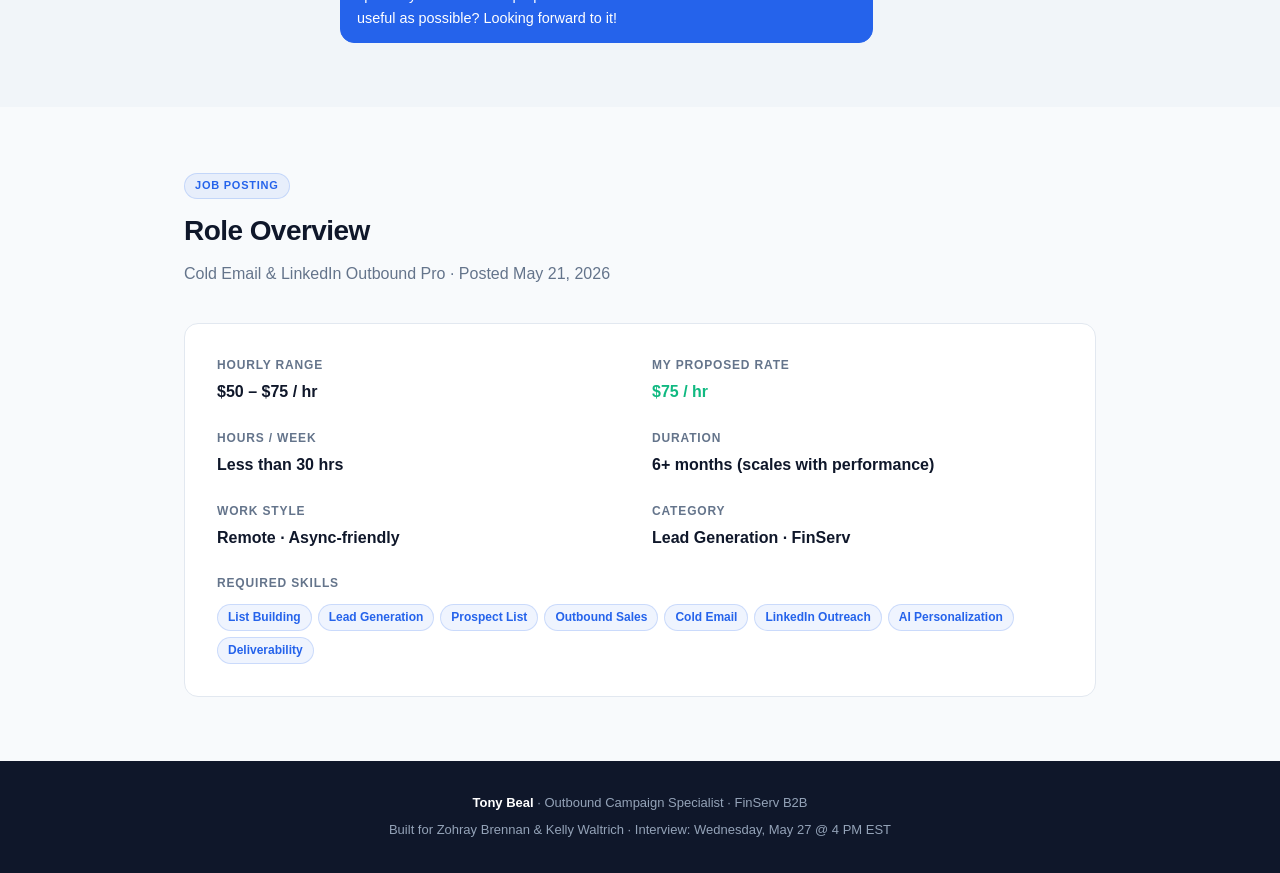
==== commit 6122e40d: "Add outbound campaign optimization landing page for Zohray Brennan / Kelly Waltrich Upwork proposal " ====
--- a/index.html
+++ b/index.html
@@ -4,997 +4,505 @@
   <meta charset="UTF-8" />
   <meta name="viewport" content="width=device-width, initial-scale=1.0" />
   <meta name="robots" content="noindex, nofollow" />
-  <title>⚾ Beal Family Baseball 2026</title>
-  <link rel="icon" href="data:image/svg+xml,<svg xmlns='http://www.w3.org/2000/svg' viewBox='0 0 64 64'><rect width='64' height='64' rx='12' fill='%230b2a44'/><text y='48' x='32' font-size='40' text-anchor='middle'>⚾</text></svg>" />
+  <title>Tony Beal · Outbound Campaign Specialist</title>
+  <link rel="icon" href="data:image/svg+xml,<svg xmlns='http://www.w3.org/2000/svg' viewBox='0 0 64 64'><rect width='64' height='64' rx='12' fill='%230f172a'/><text y='46' x='32' font-size='36' text-anchor='middle'>🎯</text></svg>" />
   <style>
     *, *::before, *::after { box-sizing: border-box; margin: 0; padding: 0; }
 
     :root {
-      --navy:   #0b2a44;
-      --navy2:  #0f3460;
-      --gold:   #f0b429;
-      --breyer: #1a56a0;
-      --breyer-varsity: #1a56a0;
-      --breyer-jv:      #6366f1;
-      --breyer-midland: #0d9488;
-      --beckham:#2e9cca;
-      --saylor: #e05c94;
-      --bg:     #f0f4f8;
-      --card:   #ffffff;
-      --text:   #1e293b;
-      --muted:  #64748b;
-      --border: #e2e8f0;
-      --radius: 12px;
+      --navy:    #0f172a;
+      --navy2:   #1e293b;
+      --blue:    #2563eb;
+      --blue2:   #1d4ed8;
+      --accent:  #38bdf8;
+      --green:   #10b981;
+      --gold:    #f59e0b;
+      --bg:      #f8fafc;
+      --card:    #ffffff;
+      --text:    #0f172a;
+      --muted:   #64748b;
+      --border:  #e2e8f0;
+      --radius:  14px;
     }
 
     body {
-      font-family: -apple-system, BlinkMacSystemFont, 'Segoe UI', Arial, sans-serif;
+      font-family: -apple-system, BlinkMacSystemFont, 'Segoe UI', Roboto, sans-serif;
       background: var(--bg);
       color: var(--text);
-      min-height: 100vh;
-    }
-
-    /* ── HEADER ── */
-    header {
-      background: linear-gradient(135deg, var(--navy) 0%, var(--navy2) 100%);
+      line-height: 1.6;
+    }
+
+    /* ── HERO ── */
+    .hero {
+      background: linear-gradient(135deg, var(--navy) 0%, var(--navy2) 60%, #1e3a5f 100%);
       color: #fff;
-      padding: 0;
-      position: sticky;
-      top: 0;
-      z-index: 100;
-      box-shadow: 0 4px 20px rgba(0,0,0,0.3);
-    }
-    .header-inner {
-      max-width: 1200px;
-      margin: 0 auto;
-      padding: 16px 24px;
-      display: flex;
+      padding: 64px 24px 80px;
+      text-align: center;
+      position: relative;
+      overflow: hidden;
+    }
+    .hero::before {
+      content: '';
+      position: absolute;
+      inset: 0;
+      background: radial-gradient(ellipse at 70% 30%, rgba(37,99,235,0.25) 0%, transparent 60%);
+      pointer-events: none;
+    }
+    .hero-badge {
+      display: inline-flex;
       align-items: center;
-      justify-content: space-between;
+      gap: 6px;
+      background: rgba(56,189,248,0.15);
+      border: 1px solid rgba(56,189,248,0.4);
+      color: var(--accent);
+      font-size: 13px;
+      font-weight: 600;
+      letter-spacing: .05em;
+      text-transform: uppercase;
+      padding: 6px 16px;
+      border-radius: 100px;
+      margin-bottom: 20px;
+    }
+    .hero h1 {
+      font-size: clamp(2rem, 5vw, 3.2rem);
+      font-weight: 800;
+      letter-spacing: -.02em;
+      line-height: 1.15;
+      margin-bottom: 16px;
+    }
+    .hero h1 span { color: var(--accent); }
+    .hero p.subtitle {
+      font-size: clamp(1rem, 2.5vw, 1.2rem);
+      color: #94a3b8;
+      max-width: 640px;
+      margin: 0 auto 32px;
+    }
+    .hero-cta {
+      display: inline-flex;
+      gap: 12px;
       flex-wrap: wrap;
-      gap: 12px;
-    }
-    .header-title {
-      display: flex;
+      justify-content: center;
+    }
+    .btn {
+      display: inline-flex;
       align-items: center;
-      gap: 12px;
-    }
-    .header-title .ball { font-size: 2.2rem; }
-    .header-title h1 { font-size: 1.4rem; font-weight: 800; letter-spacing: -0.5px; }
-    .header-title .sub { font-size: 0.8rem; color: var(--gold); font-weight: 600; letter-spacing: 1px; text-transform: uppercase; }
-
-    .header-btns { display: flex; gap: 8px; flex-wrap: wrap; }
-    .btn {
-      display: inline-flex; align-items: center; gap: 6px;
-      padding: 8px 16px; border-radius: 8px; font-size: 0.8rem;
-      font-weight: 700; text-decoration: none; cursor: pointer;
-      border: none; transition: all 0.2s;
-    }
-    .btn-gold  { background: var(--gold); color: var(--navy); }
-    .btn-ghost { background: rgba(255,255,255,0.12); color: #fff; border: 1px solid rgba(255,255,255,0.25); }
-    .btn:hover { transform: translateY(-1px); opacity: 0.9; }
-
-    /* ── PLAYER FILTER TABS ── */
-    .filter-bar {
-      background: #fff;
-      border-bottom: 2px solid var(--border);
+      gap: 8px;
+      padding: 13px 28px;
+      border-radius: 10px;
+      font-size: 15px;
+      font-weight: 600;
+      text-decoration: none;
+      transition: transform .15s, box-shadow .15s;
+      cursor: pointer;
+      border: none;
+    }
+    .btn:hover { transform: translateY(-2px); box-shadow: 0 8px 24px rgba(0,0,0,.2); }
+    .btn-primary { background: var(--blue); color: #fff; }
+    .btn-primary:hover { background: var(--blue2); }
+    .btn-outline { background: transparent; color: #fff; border: 1.5px solid rgba(255,255,255,.35); }
+    .btn-outline:hover { border-color: #fff; background: rgba(255,255,255,.06); }
+
+    /* ── STATS BAR ── */
+    .stats-bar {
+      background: var(--card);
+      border-bottom: 1px solid var(--border);
       padding: 0 24px;
     }
-    .filter-inner {
-      max-width: 1200px;
+    .stats-inner {
+      max-width: 900px;
       margin: 0 auto;
       display: flex;
+      justify-content: space-around;
+      flex-wrap: wrap;
       gap: 0;
-      overflow-x: auto;
-    }
-    .filter-tab {
-      padding: 14px 20px;
+    }
+    .stat {
+      text-align: center;
+      padding: 24px 16px;
+      border-right: 1px solid var(--border);
+      flex: 1;
+      min-width: 140px;
+    }
+    .stat:last-child { border-right: none; }
+    .stat-num {
+      font-size: 2rem;
+      font-weight: 800;
+      color: var(--blue);
+      display: block;
+    }
+    .stat-label {
+      font-size: 13px;
+      color: var(--muted);
+      font-weight: 500;
+      margin-top: 2px;
+    }
+
+    /* ── LAYOUT ── */
+    .container {
+      max-width: 960px;
+      margin: 0 auto;
+      padding: 0 24px;
+    }
+    section { padding: 64px 0; }
+    h2.section-title {
+      font-size: 1.75rem;
+      font-weight: 800;
+      letter-spacing: -.02em;
+      margin-bottom: 8px;
+    }
+    p.section-sub {
+      color: var(--muted);
+      margin-bottom: 36px;
+      font-size: 1rem;
+    }
+    .tag {
+      display: inline-block;
+      font-size: 11px;
       font-weight: 700;
-      font-size: 0.85rem;
-      cursor: pointer;
-      border: none;
-      background: none;
-      border-bottom: 3px solid transparent;
-      color: var(--muted);
-      transition: all 0.2s;
-      white-space: nowrap;
-      display: flex;
+      letter-spacing: .07em;
+      text-transform: uppercase;
+      color: var(--blue);
+      background: rgba(37,99,235,.08);
+      border: 1px solid rgba(37,99,235,.18);
+      padding: 3px 10px;
+      border-radius: 100px;
+      margin-bottom: 10px;
+    }
+
+    /* ── THREE PRIORITIES ── */
+    .priorities { display: grid; grid-template-columns: repeat(auto-fit, minmax(260px, 1fr)); gap: 20px; }
+    .priority-card {
+      background: var(--card);
+      border: 1px solid var(--border);
+      border-radius: var(--radius);
+      padding: 28px;
+      position: relative;
+      overflow: hidden;
+      transition: box-shadow .2s, transform .2s;
+    }
+    .priority-card:hover { box-shadow: 0 12px 40px rgba(0,0,0,.09); transform: translateY(-3px); }
+    .priority-card::before {
+      content: '';
+      position: absolute;
+      top: 0; left: 0; right: 0;
+      height: 3px;
+    }
+    .priority-card:nth-child(1)::before { background: var(--blue); }
+    .priority-card:nth-child(2)::before { background: var(--green); }
+    .priority-card:nth-child(3)::before { background: var(--gold); }
+    .priority-num {
+      font-size: 2.5rem;
+      font-weight: 900;
+      opacity: .06;
+      position: absolute;
+      top: 12px;
+      right: 20px;
+      line-height: 1;
+    }
+    .priority-icon { font-size: 2rem; margin-bottom: 12px; }
+    .priority-card h3 { font-size: 1.1rem; font-weight: 700; margin-bottom: 8px; }
+    .priority-card p { font-size: .92rem; color: var(--muted); }
+
+    /* ── COVER LETTER ── */
+    .letter-card {
+      background: var(--card);
+      border: 1px solid var(--border);
+      border-radius: var(--radius);
+      padding: 40px 44px;
+      max-width: 760px;
+      margin: 0 auto;
+      box-shadow: 0 4px 24px rgba(0,0,0,.05);
+    }
+    .letter-card p { font-size: .97rem; color: #334155; margin-bottom: 14px; }
+    .letter-card p:last-child { margin-bottom: 0; }
+    .letter-sig { margin-top: 20px; font-weight: 700; color: var(--text); }
+
+    /* ── TOOLS GRID ── */
+    .tools-grid { display: flex; flex-wrap: wrap; gap: 10px; }
+    .tool-chip {
+      display: inline-flex;
       align-items: center;
-      gap: 7px;
-    }
-    .filter-tab .dot {
-      width: 10px; height: 10px; border-radius: 50%;
-    }
-    .filter-tab.active, .filter-tab:hover { color: var(--navy); }
-    .filter-tab.active { border-bottom-color: var(--navy); }
-    .filter-tab[data-kid="breyer"].active   { border-bottom-color: var(--breyer); color: var(--breyer); }
-    .filter-tab[data-kid="beckham"].active  { border-bottom-color: var(--beckham); color: var(--beckham); }
-    .filter-tab[data-kid="saylor"].active   { border-bottom-color: var(--saylor); color: var(--saylor); }
-
-    /* ── STATS STRIP ── */
-    .stats-strip {
-      background: var(--navy);
-      color: #fff;
-    }
-    .stats-inner {
-      max-width: 1200px;
-      margin: 0 auto;
-      padding: 12px 24px;
-      display: flex;
-      gap: 32px;
-      flex-wrap: wrap;
-    }
-    .stat-item { text-align: center; }
-    .stat-num { font-size: 1.5rem; font-weight: 900; color: var(--gold); }
-    .stat-lbl { font-size: 0.7rem; text-transform: uppercase; letter-spacing: 1px; color: rgba(255,255,255,0.6); }
-
-    /* ── NEXT UP BANNER ── */
-    #next-up {
-      max-width: 1200px;
-      margin: 20px auto 0;
-      padding: 0 24px;
-    }
-    .next-card {
-      background: linear-gradient(135deg, var(--navy) 0%, var(--navy2) 100%);
-      color: #fff;
-      border-radius: var(--radius);
-      padding: 20px 24px;
-      display: flex;
-      align-items: center;
-      gap: 16px;
-      flex-wrap: wrap;
-    }
-    .next-badge {
-      background: var(--gold);
-      color: var(--navy);
-      font-size: 0.7rem;
-      font-weight: 800;
-      padding: 4px 10px;
-      border-radius: 20px;
-      text-transform: uppercase;
-      letter-spacing: 1px;
-      white-space: nowrap;
-    }
-    .next-title { font-size: 1.1rem; font-weight: 800; }
-    .next-sub   { font-size: 0.85rem; color: rgba(255,255,255,0.7); margin-top: 2px; }
-    .next-days  { margin-left: auto; text-align: right; }
-    .next-days .num { font-size: 2rem; font-weight: 900; color: var(--gold); line-height: 1; }
-    .next-days .lbl { font-size: 0.7rem; color: rgba(255,255,255,0.6); }
-
-    /* ── MAIN LAYOUT ── */
-    main {
-      max-width: 1200px;
-      margin: 0 auto;
-      padding: 24px;
-      overflow-x: hidden;
-    }
-    body { overflow-x: hidden; }
-
-    .month-section { margin-bottom: 40px; }
-    .month-header {
-      display: flex;
-      align-items: center;
-      gap: 12px;
-      margin-bottom: 14px;
-    }
-    .month-header h2 {
-      font-size: 1.3rem;
-      font-weight: 800;
-      color: var(--navy);
-    }
-    .month-header .event-count {
-      background: var(--navy);
-      color: #fff;
-      font-size: 0.7rem;
-      font-weight: 700;
-      padding: 3px 8px;
-      border-radius: 20px;
-    }
-
-    /* ── CALENDAR GRID ── */
-    .cal-grid {
-      display: grid;
-      grid-template-columns: repeat(7, minmax(0, 1fr));
-      gap: 3px;
-      width: 100%;
-    }
-    .cal-dow {
-      text-align: center;
-      font-size: 0.7rem;
-      font-weight: 700;
-      color: var(--muted);
-      padding: 6px 0;
-      text-transform: uppercase;
-      letter-spacing: 0.5px;
-    }
-    .cal-day {
+      gap: 6px;
       background: var(--card);
       border: 1px solid var(--border);
       border-radius: 8px;
-      min-height: 90px;
-      max-height: 130px;
-      padding: 6px;
-      overflow: hidden;
-      transition: box-shadow 0.2s;
-      position: relative;
-    }
-    .cal-day:hover { box-shadow: 0 2px 12px rgba(0,0,0,0.1); }
-    .cal-day.empty { background: transparent; border-color: transparent; }
-    .cal-day.today {
-      border-color: var(--gold);
-      box-shadow: 0 0 0 2px var(--gold);
-    }
-    .cal-day.has-event { background: #fafbff; }
-    .day-num {
-      font-size: 0.8rem;
-      font-weight: 700;
-      color: var(--muted);
-      margin-bottom: 4px;
-    }
-    .cal-day.today .day-num {
-      background: var(--gold);
-      color: var(--navy);
-      width: 22px; height: 22px;
-      border-radius: 50%;
+      padding: 8px 14px;
+      font-size: 13px;
+      font-weight: 600;
+      color: var(--text);
+      transition: border-color .15s, box-shadow .15s;
+    }
+    .tool-chip:hover { border-color: var(--blue); box-shadow: 0 0 0 3px rgba(37,99,235,.1); }
+    .tool-chip .dot {
+      width: 8px; height: 8px; border-radius: 50%;
+      background: var(--blue);
+      flex-shrink: 0;
+    }
+    .tool-chip .dot.green { background: var(--green); }
+    .tool-chip .dot.gold  { background: var(--gold); }
+
+    /* ── CONVERSATION ── */
+    .convo { display: flex; flex-direction: column; gap: 16px; max-width: 700px; margin: 0 auto; }
+    .msg { display: flex; gap: 12px; align-items: flex-start; }
+    .msg.me { flex-direction: row-reverse; }
+    .avatar {
+      width: 38px; height: 38px; border-radius: 50%;
       display: flex; align-items: center; justify-content: center;
-      font-size: 0.75rem;
-    }
-
-    /* ── EVENT CHIPS ── */
-    .ev-chip {
-      display: block;
-      border-radius: 5px;
-      padding: 3px 6px;
-      font-size: 0.68rem;
-      font-weight: 600;
-      margin-bottom: 3px;
-      line-height: 1.3;
-      cursor: pointer;
-      transition: opacity 0.2s;
-      color: #fff;
-      overflow: hidden;
-      text-overflow: ellipsis;
-      white-space: nowrap;
-    }
-    .ev-chip:hover { opacity: 0.85; }
-    .ev-chip.breyer          { background: var(--breyer-varsity); }
-    .ev-chip.breyer-varsity  { background: var(--breyer-varsity); }
-    .ev-chip.breyer-jv       { background: var(--breyer-jv); }
-    .ev-chip.breyer-midland  { background: var(--breyer-midland); }
-    .ev-chip.beckham { background: var(--beckham); }
-    .ev-chip.saylor  { background: var(--saylor); }
-
-    /* hidden when filtered */
-    .ev-chip.hidden { display: none; }
-
-    /* ── UPCOMING LIST ── */
-    .upcoming-section {
-      margin-top: 32px;
-    }
-    .section-title {
-      font-size: 1rem;
-      font-weight: 800;
-      color: var(--navy);
-      margin-bottom: 12px;
-      text-transform: uppercase;
-      letter-spacing: 0.5px;
-    }
-    .upcoming-list { display: flex; flex-direction: column; gap: 8px; }
-    .upcoming-item {
+      font-size: 14px; font-weight: 700; color: #fff; flex-shrink: 0;
+    }
+    .avatar.tony { background: var(--blue); }
+    .avatar.zo   { background: #7c3aed; }
+    .bubble {
       background: var(--card);
       border: 1px solid var(--border);
-      border-radius: 10px;
-      padding: 14px 16px;
-      display: flex;
-      align-items: center;
-      gap: 14px;
-      transition: box-shadow 0.2s;
-    }
-    .upcoming-item:hover { box-shadow: 0 2px 12px rgba(0,0,0,0.08); }
-    .upcoming-item.hidden { display: none; }
-    .ev-color-bar { width: 4px; height: 44px; border-radius: 4px; flex-shrink: 0; }
-    .ev-color-bar.breyer          { background: var(--breyer-varsity); }
-    .ev-color-bar.breyer-varsity  { background: var(--breyer-varsity); }
-    .ev-color-bar.breyer-jv       { background: var(--breyer-jv); }
-    .ev-color-bar.breyer-midland  { background: var(--breyer-midland); }
-    .ev-color-bar.beckham { background: var(--beckham); }
-    .ev-color-bar.saylor  { background: var(--saylor); }
-    .ev-date-block { text-align: center; min-width: 44px; }
-    .ev-date-block .ev-month { font-size: 0.65rem; font-weight: 700; text-transform: uppercase; color: var(--muted); }
-    .ev-date-block .ev-day   { font-size: 1.4rem; font-weight: 900; color: var(--navy); line-height: 1; }
-    .ev-info { flex: 1; }
-    .ev-info .ev-name { font-weight: 700; font-size: 0.9rem; }
-    .ev-info .ev-loc  { font-size: 0.78rem; color: var(--muted); margin-top: 2px; }
-    .ev-player-badge {
-      padding: 4px 10px; border-radius: 20px; font-size: 0.72rem; font-weight: 700;
-      color: #fff; white-space: nowrap;
-    }
-    .ev-player-badge.breyer          { background: var(--breyer-varsity); }
-    .ev-player-badge.breyer-varsity  { background: var(--breyer-varsity); }
-    .ev-player-badge.breyer-jv       { background: var(--breyer-jv); }
-    .ev-player-badge.breyer-midland  { background: var(--breyer-midland); }
-    .ev-player-badge.beckham { background: var(--beckham); }
-    .ev-player-badge.saylor  { background: var(--saylor); }
-
-    /* ── LEGEND ── */
-    .legend-bar {
-      display: flex; gap: 16px; flex-wrap: wrap;
+      border-radius: 14px;
+      padding: 12px 16px;
+      font-size: .9rem;
+      max-width: 82%;
+      color: var(--text);
+    }
+    .msg.me .bubble { background: var(--blue); color: #fff; border-color: var(--blue); }
+    .msg-name { font-size: 11px; font-weight: 700; color: var(--muted); margin-bottom: 4px; }
+    .msg.me .msg-name { text-align: right; color: rgba(255,255,255,.7); }
+    .msg-time { font-size: 11px; color: var(--muted); margin-top: 4px; }
+
+    /* ── JOB DETAILS ── */
+    .job-card {
       background: var(--card);
-      border-top: 2px solid var(--border);
-      padding: 14px 24px;
-      margin-top: 32px;
-    }
-    .legend-bar .leg {
-      display: flex; align-items: center; gap: 7px;
-      font-size: 0.8rem; font-weight: 600; color: var(--text);
-    }
-    .leg-dot { width: 12px; height: 12px; border-radius: 50%; }
+      border: 1px solid var(--border);
+      border-radius: var(--radius);
+      padding: 32px;
+      display: grid;
+      grid-template-columns: 1fr 1fr;
+      gap: 24px;
+    }
+    @media (max-width: 600px) { .job-card { grid-template-columns: 1fr; } }
+    .job-detail { display: flex; flex-direction: column; gap: 4px; }
+    .job-detail .label { font-size: 12px; font-weight: 700; text-transform: uppercase; letter-spacing: .07em; color: var(--muted); }
+    .job-detail .value { font-size: 1rem; font-weight: 700; color: var(--text); }
+    .job-detail .value.green { color: var(--green); }
+    .skills-list { display: flex; flex-wrap: wrap; gap: 6px; margin-top: 6px; }
+    .skill-tag {
+      background: rgba(37,99,235,.07);
+      color: var(--blue);
+      border: 1px solid rgba(37,99,235,.18);
+      font-size: 12px; font-weight: 600;
+      padding: 3px 10px; border-radius: 100px;
+    }
 
     /* ── FOOTER ── */
     footer {
       background: var(--navy);
-      color: rgba(255,255,255,0.5);
+      color: #94a3b8;
       text-align: center;
-      padding: 16px;
-      font-size: 0.78rem;
-      margin-top: 40px;
-    }
-    footer span { color: var(--gold); font-weight: 700; }
-
-    /* ── MODAL ── */
-    .modal-overlay {
-      display: none;
-      position: fixed; inset: 0;
-      background: rgba(0,0,0,0.5);
-      z-index: 999;
-      align-items: center;
-      justify-content: center;
-    }
-    .modal-overlay.open { display: flex; }
-    .modal {
-      background: #fff;
-      border-radius: 16px;
-      padding: 28px;
-      max-width: 420px;
-      width: 90%;
-      box-shadow: 0 20px 60px rgba(0,0,0,0.3);
-    }
-    .modal h3 { font-size: 1.1rem; font-weight: 800; margin-bottom: 12px; }
-    .modal-row { display: flex; gap: 8px; align-items: flex-start; margin: 8px 0; font-size: 0.9rem; }
-    .modal-row .icon { font-size: 1rem; flex-shrink: 0; margin-top: 2px; }
-    .modal-close {
-      margin-top: 20px; width: 100%;
-      padding: 10px; border-radius: 8px; border: none;
-      background: var(--navy); color: #fff;
-      font-weight: 700; cursor: pointer; font-size: 0.9rem;
-    }
-
-    /* Player Cards Hero */
-    .players-hero {
-      background: linear-gradient(135deg, var(--navy) 0%, var(--navy2) 100%);
-      padding: 28px 20px;
-    }
-    .players-inner {
-      max-width: 800px; margin: 0 auto;
-      display: flex; gap: 20px; justify-content: center;
-      flex-wrap: wrap;
-    }
-    .player-card {
-      background: rgba(255,255,255,0.07);
-      border: 2px solid rgba(255,255,255,0.15);
-      border-radius: 16px;
-      padding: 20px 24px;
-      display: flex; align-items: center; gap: 14px;
-      cursor: pointer; transition: transform 0.2s, background 0.2s;
-      min-width: 180px;
-    }
-    .player-card:hover { transform: translateY(-3px); background: rgba(255,255,255,0.12); }
-    .player-card img {
-      width: 60px; height: 60px; border-radius: 50%;
-      object-fit: cover; border: 3px solid;
-    }
-    .player-card.breyer img { border-color: var(--breyer); }
-    .player-card.beckham img { border-color: var(--beckham); }
-    .player-card.saylor img { border-color: var(--saylor); }
-    .player-card-info { color: #fff; }
-    .player-card-name { font-size: 1.1rem; font-weight: 800; }
-    .player-card-team { font-size: 0.72rem; opacity: 0.75; margin-top: 2px; line-height: 1.3; }
-    .player-card-count { font-size: 1.4rem; font-weight: 900; margin-top: 4px; }
-    .player-card.breyer .player-card-count { color: var(--breyer); filter: brightness(1.6); }
-    .player-card.beckham .player-card-count { color: var(--beckham); filter: brightness(1.4); }
-    .player-card.saylor .player-card-count { color: var(--saylor); filter: brightness(1.4); }
-    .player-card-next { font-size: 0.72rem; color: rgba(255,255,255,0.65); margin-top: 2px; }
-
-    @media (max-width: 768px) {
-      main { padding: 8px; overflow-x: hidden; }
-      .cal-grid { gap: 1px; }
-      .cal-day { min-height: 52px; max-height: 100px; padding: 3px; border-radius: 4px; }
-      .ev-chip { font-size: 0.58rem; padding: 1px 3px; margin-bottom: 2px; }
-      .day-num { font-size: 0.7rem; margin-bottom: 2px; }
-      .cal-dow { font-size: 0.6rem; padding: 4px 0; }
-      .header-title h1 { font-size: 1.1rem; }
-      .stats-inner { gap: 12px; padding: 10px 16px; }
-      .stat-num { font-size: 1.2rem; }
-      .players-inner { gap: 12px; }
-      .player-card { padding: 14px 16px; min-width: 140px; }
-      .player-card img { width: 48px; height: 48px; }
-      .month-header h2 { font-size: 1.1rem; }
-      .next-card { padding: 14px 16px; }
-    }
-    @media (max-width: 420px) {
-      main { padding: 6px; }
-      .cal-day { min-height: 38px; max-height: 80px; padding: 2px; }
-      .ev-chip { font-size: 0.5rem; padding: 1px 2px; }
-      .day-num { font-size: 0.62rem; }
-      .cal-dow { font-size: 0.55rem; }
-      .player-card-name { font-size: 0.95rem; }
-      .player-card-team { font-size: 0.65rem; }
-    }
-
-    /* ── THIS WEEK ── */
-    .this-week-section { margin-bottom: 28px; }
-    .week-day-group { margin-bottom: 14px; }
-    .week-day-label { font-size: 0.78rem; font-weight: 800; color: var(--navy); text-transform: uppercase; letter-spacing: 0.5px; margin-bottom: 6px; padding-bottom: 4px; border-bottom: 1px solid var(--border); }
-    .week-ev-row { display: flex; align-items: center; gap: 10px; padding: 8px 12px; background: var(--card); border: 1px solid var(--border); border-radius: 8px; margin-bottom: 4px; cursor: pointer; transition: box-shadow 0.2s; font-size: 0.85rem; }
-    .week-ev-row:hover { box-shadow: 0 2px 8px rgba(0,0,0,0.08); }
-    .week-ev-row.hidden { display: none; }
-    .week-dot { width: 10px; height: 10px; border-radius: 50%; flex-shrink: 0; }
-    .week-time { color: var(--muted); font-size: 0.78rem; min-width: 60px; }
-    .week-title { flex: 1; font-weight: 600; }
-    .no-week-events { color: var(--muted); font-size: 0.88rem; padding: 12px; background: var(--card); border-radius: 8px; border: 1px solid var(--border); }
-
-    /* ── CONFLICT DETECTOR ── */
-    .cal-day.has-conflict { border-left: 4px solid #f59e0b; }
-    .conflict-badge { font-size: 0.6rem; font-weight: 700; color: #f59e0b; margin-bottom: 2px; }
-
-    /* ── PAST EVENTS ── */
-    .ev-chip.past { opacity: 0.4; filter: grayscale(0.5); }
-    .cal-day.all-past { opacity: 0.65; }
-
-    /* ── PRINT ── */
-    @page { size: landscape; margin: 0.4in; }
-    @media print {
-      * { -webkit-print-color-adjust: exact !important; print-color-adjust: exact !important; }
-      .header-btns, .filter-bar, .stats-strip, #next-up, .players-hero,
-      .this-week-section, .upcoming-section, .legend-bar, footer { display: none !important; }
-      header { position: static; box-shadow: none; background: none !important; padding: 0 0 6px 0; }
-      header .sub { color: #888 !important; }
-      header h1 { color: #000 !important; font-size: 1rem; }
-      main { padding: 0; max-width: 100%; }
-      .month-section { page-break-after: always; break-after: page; margin-bottom: 0; }
-      .month-section:last-child { page-break-after: avoid; break-after: avoid; }
-      .cal-grid { gap: 2px; }
-      .cal-dow { font-size: 0.65rem; padding: 3px 0; }
-      .cal-day { background: #fff !important; border: 1px solid #bbb !important; min-height: 72px; padding: 3px; box-shadow: none !important; opacity: 1 !important; border-radius: 3px; }
-      .cal-day.today { border: 2px solid #f0b429 !important; }
-      .cal-day.has-conflict { border-left: 3px solid #f59e0b !important; }
-      .cal-day.all-past { opacity: 1 !important; }
-      .day-num { font-size: 0.7rem; margin-bottom: 2px; }
-      .ev-chip { font-size: 6.5px !important; padding: 1px 3px !important; margin-bottom: 2px; opacity: 1 !important; filter: none !important; border-radius: 3px; }
-      .ev-chip.past { opacity: 1 !important; filter: none !important; }
-      .month-header { margin-bottom: 6px; }
-      .month-header h2 { font-size: 1rem; color: #000; }
-      .month-header .event-count { background: #0b2a44; color: #fff; font-size: 0.65rem; }
-      /* Print legend at bottom */
-      .print-legend { display: flex !important; gap: 14px; flex-wrap: wrap; margin-top: 8px; padding-top: 6px; border-top: 1px solid #ccc; font-size: 8px; }
-      .print-legend span { display: inline-flex; align-items: center; gap: 4px; }
-      .print-legend .dot { width: 8px; height: 8px; border-radius: 50%; display: inline-block; }
-      body::before { content: "⚾  Beal Family Baseball 2026  ·  " attr(data-print-date); display: block; text-align: center; font-size: 11px; font-weight: bold; margin-bottom: 10px; padding-bottom: 6px; border-bottom: 1px solid #ccc; letter-spacing: 0.5px; }
+      padding: 32px 24px;
+      font-size: 13px;
+    }
+    footer strong { color: #fff; }
+
+    @media (max-width: 640px) {
+      .letter-card { padding: 24px 20px; }
+      .job-card { padding: 20px; }
     }
   </style>
 </head>
 <body>
 
-<!-- HEADER -->
-<header>
-  <div class="header-inner">
-    <div class="header-title">
-      <span class="ball">⚾</span>
-      <div>
-        <div class="sub">Beal Family</div>
-        <h1>Baseball 2026</h1>
+<!-- HERO -->
+<section class="hero">
+  <div class="hero-badge">🎯 Upwork Proposal · FinServ Agency</div>
+  <h1>Outbound That Builds <span>Real Pipeline</span></h1>
+  <p class="subtitle">Tony Beal · Cold Email &amp; LinkedIn Outbound Specialist · AI-Powered Campaign Optimization</p>
+  <div class="hero-cta">
+    <a href="mailto:tony@bealbusiness.com" class="btn btn-primary">📬 Let's Connect</a>
+    <a href="#cover-letter" class="btn btn-outline">Read My Proposal ↓</a>
+  </div>
+</section>
+
+<!-- STATS BAR -->
+<div class="stats-bar">
+  <div class="stats-inner">
+    <div class="stat"><span class="stat-num">$75</span><span class="stat-label">Hourly Rate</span></div>
+    <div class="stat"><span class="stat-num">B2B</span><span class="stat-label">FinServ Focus</span></div>
+    <div class="stat"><span class="stat-num">AI+</span><span class="stat-label">Personalization</span></div>
+    <div class="stat"><span class="stat-num">Async</span><span class="stat-label">Remote Ready</span></div>
+  </div>
+</div>
+
+<!-- THREE PRIORITIES -->
+<section style="background: var(--bg);">
+  <div class="container">
+    <div class="tag">Day-One Focus</div>
+    <h2 class="section-title">Three Priorities for Your FinServ Agency</h2>
+    <p class="section-sub">The moment I start, here's exactly where I focus to generate qualified pipeline fast.</p>
+    <div class="priorities">
+      <div class="priority-card">
+        <div class="priority-num">1</div>
+        <div class="priority-icon">🎯</div>
+        <h3>Clean Lead Lists &amp; Tight Segmentation</h3>
+        <p>Garbage in, garbage out. I build precise lists with strong intent signals before a single message goes out — no spray-and-pray.</p>
+      </div>
+      <div class="priority-card">
+        <div class="priority-num">2</div>
+        <div class="priority-icon">✍️</div>
+        <h3>Message Quality That Sounds Human</h3>
+        <p>AI-assisted personalization at scale, but with human judgment applied at every step. Your prospects can tell the difference.</p>
+      </div>
+      <div class="priority-card">
+        <div class="priority-num">3</div>
+        <div class="priority-icon">📈</div>
+        <h3>Fast Campaign Feedback Loops</h3>
+        <p>Reply rates, meetings booked, bounce rates, LinkedIn engagement — I track what matters and iterate quickly, not on gut feel.</p>
       </div>
     </div>
-    <div class="header-btns">
-      <a href="beal-family-baseball.ics" download class="btn btn-gold">📅 Add to Calendar</a>
-      <button onclick="window.print()" class="btn btn-ghost">🖨️ Print</button>
+  </div>
+</section>
+
+<!-- COVER LETTER -->
+<section id="cover-letter" style="background: #f1f5f9;">
+  <div class="container">
+    <div class="tag">Cover Letter</div>
+    <h2 class="section-title" style="text-align:center;">My Proposal to Zohray &amp; Kelly</h2>
+    <p class="section-sub" style="text-align:center;">Cold Email &amp; LinkedIn Outbound Pro · FinServ Marketing Agency</p>
+    <div class="letter-card">
+      <p>This role is directly aligned with the work I do: building outbound systems that combine clean targeting, LinkedIn outreach, cold email, AI-assisted personalization, CRM thinking, and campaign optimization.</p>
+      <p>I've built and managed B2B outbound workflows using tools like Apollo, LinkedIn Sales Navigator, ChatGPT, CRM systems, and AI-driven lead generation processes. My strength is not just sending messages — it is building the <strong>system behind the outreach</strong>: list quality, segmentation, buyer intent, messaging angles, follow-up logic, and performance improvement.</p>
+      <p>I understand that outbound only works when the targeting, offer, message, and timing are all aligned. AI can help scale personalization, but it still needs human judgment — or it turns into noise fast.</p>
+      <p>I'm comfortable working async, moving quickly, and improving campaigns based on data instead of guessing. I can help manage the day-to-day execution while also thinking strategically about how to improve results over time.</p>
+      <p>I'd be happy to help build, launch, and optimize outbound campaigns that create qualified conversations for your clients.</p>
+      <p class="letter-sig">— Tony Beal</p>
     </div>
   </div>
-</header>
-
-<!-- PLAYER HEROES -->
-<div class="players-hero">
-  <div class="players-inner">
-    <div class="player-card breyer" onclick="setFilter('breyer', document.querySelector('[data-kid=breyer]'))">
-      <div style="position:relative;flex-shrink:0">
-        <img src="breyer.png" alt="Breyer" />
-        <img src="fhc-logo.png" alt="FHC" style="position:absolute;bottom:-6px;right:-6px;width:28px;height:28px;border-radius:6px;border:2px solid #fff;object-fit:contain;background:#fff;box-shadow:0 1px 4px rgba(0,0,0,0.3)" />
-      </div>
-      <div class="player-card-info">
-        <div class="player-card-name">Breyer</div>
-        <div class="player-card-team">FHC Varsity + Midland Scout</div>
-        <div class="player-card-count" id="count-breyer">— events</div>
-        <div class="player-card-next" id="next-breyer"></div>
-      </div>
+</section>
+
+<!-- TOOLS & PLATFORMS -->
+<section style="background: var(--bg);">
+  <div class="container">
+    <div class="tag">Tech Stack</div>
+    <h2 class="section-title">Tools &amp; Platforms</h2>
+    <p class="section-sub">Hands-on experience across the full outbound stack.</p>
+    <div class="tools-grid">
+      <div class="tool-chip"><span class="dot blue"></span>Apollo</div>
+      <div class="tool-chip"><span class="dot blue"></span>LinkedIn Sales Navigator</div>
+      <div class="tool-chip"><span class="dot green"></span>SmartLead</div>
+      <div class="tool-chip"><span class="dot green"></span>HeyReach</div>
+      <div class="tool-chip"><span class="dot green"></span>Clay</div>
+      <div class="tool-chip"><span class="dot green"></span>WealthReach</div>
+      <div class="tool-chip"><span class="dot gold"></span>ChatGPT / AI Personalization</div>
+      <div class="tool-chip"><span class="dot gold"></span>CRM Systems</div>
+      <div class="tool-chip"><span class="dot blue"></span>RB2B</div>
+      <div class="tool-chip"><span class="dot blue"></span>A/B Testing</div>
+      <div class="tool-chip"><span class="dot green"></span>Email Deliverability</div>
+      <div class="tool-chip"><span class="dot gold"></span>Workflow Automation</div>
     </div>
-    <div class="player-card beckham" onclick="setFilter('beckham', document.querySelector('[data-kid=beckham]'))">
-      <div style="position:relative;flex-shrink:0">
-        <img src="beckham.png" alt="Beckham" />
-        <img src="baseball-logo.png" alt="Midland" style="position:absolute;bottom:-6px;right:-6px;width:28px;height:28px;border-radius:6px;border:2px solid #fff;object-fit:contain;background:#fff;box-shadow:0 1px 4px rgba(0,0,0,0.3)" />
-      </div>
-      <div class="player-card-info">
-        <div class="player-card-name">Beckham</div>
-        <div class="player-card-team">Midland 13U Culberson</div>
-        <div class="player-card-count" id="count-beckham">— events</div>
-        <div class="player-card-next" id="next-beckham"></div>
-      </div>
+  </div>
+</section>
+
+<!-- CONVERSATION THREAD -->
+<section style="background: #f1f5f9;">
+  <div class="container">
+    <div class="tag">Upwork Message Thread</div>
+    <h2 class="section-title" style="text-align:center;">The Conversation</h2>
+    <p class="section-sub" style="text-align:center;">Tuesday, May 26 · Meeting confirmed for Wednesday at 4 PM EST</p>
+    <div class="convo">
+
+      <div class="msg me">
+        <div>
+          <div class="msg-name">Tony Beal · 3:14 PM</div>
+          <div class="bubble">This role is directly aligned with the work I do. I've built outbound systems that combine clean targeting, LinkedIn outreach, cold email, AI-assisted personalization, and campaign optimization. I'd be happy to help build, launch, and optimize outbound campaigns that create qualified conversations for your clients.</div>
+        </div>
+        <div class="avatar tony">TB</div>
+      </div>
+
+      <div class="msg">
+        <div class="avatar zo">ZB</div>
+        <div>
+          <div class="msg-name">Zohray Brennan · 3:14 PM</div>
+          <div class="bubble">Hi Tony — Thank you for applying, it's so great to meet you! Do you have time to chat tomorrow about the role?</div>
+        </div>
+      </div>
+
+      <div class="msg me">
+        <div>
+          <div class="msg-name">Tony Beal · 3:28 PM</div>
+          <div class="bubble">Hi Zo — Great to meet you as well! Yes, I'd be happy to chat tomorrow. I'm available in the afternoon. Let me know what time works best for you. Looking forward to learning more about the role.</div>
+        </div>
+        <div class="avatar tony">TB</div>
+      </div>
+
+      <div class="msg">
+        <div class="avatar zo">ZB</div>
+        <div>
+          <div class="msg-name">Zohray Brennan · 3:29 PM</div>
+          <div class="bubble">That's great — how is 4p EST tomorrow?</div>
+        </div>
+      </div>
+
+      <div class="msg me">
+        <div>
+          <div class="msg-name">Tony Beal · 3:33 PM</div>
+          <div class="bubble">4 PM EST tomorrow works great for me. Before we connect, is there anything specific you'd like me to prepare or review so I can make the conversation as useful as possible? Looking forward to it!</div>
+        </div>
+        <div class="avatar tony">TB</div>
+      </div>
+
     </div>
-    <div class="player-card saylor" onclick="setFilter('saylor', document.querySelector('[data-kid=saylor]'))">
-      <div style="position:relative;flex-shrink:0">
-        <img src="saylor.png" alt="Saylor" />
-        <img src="baseball-logo.png" alt="Midland" style="position:absolute;bottom:-6px;right:-6px;width:28px;height:28px;border-radius:6px;border:2px solid #fff;object-fit:contain;background:#fff;box-shadow:0 1px 4px rgba(0,0,0,0.3)" />
-      </div>
-      <div class="player-card-info">
-        <div class="player-card-name">Saylor</div>
-        <div class="player-card-team">Midland 2033 Brown 10U</div>
-        <div class="player-card-count" id="count-saylor">— events</div>
-        <div class="player-card-next" id="next-saylor"></div>
+  </div>
+</section>
+
+<!-- JOB DETAILS -->
+<section style="background: var(--bg);">
+  <div class="container">
+    <div class="tag">Job Posting</div>
+    <h2 class="section-title">Role Overview</h2>
+    <p class="section-sub">Cold Email &amp; LinkedIn Outbound Pro · Posted May 21, 2026</p>
+    <div class="job-card">
+      <div class="job-detail">
+        <span class="label">Hourly Range</span>
+        <span class="value">$50 – $75 / hr</span>
+      </div>
+      <div class="job-detail">
+        <span class="label">My Proposed Rate</span>
+        <span class="value green">$75 / hr</span>
+      </div>
+      <div class="job-detail">
+        <span class="label">Hours / Week</span>
+        <span class="value">Less than 30 hrs</span>
+      </div>
+      <div class="job-detail">
+        <span class="label">Duration</span>
+        <span class="value">6+ months (scales with performance)</span>
+      </div>
+      <div class="job-detail">
+        <span class="label">Work Style</span>
+        <span class="value">Remote · Async-friendly</span>
+      </div>
+      <div class="job-detail">
+        <span class="label">Category</span>
+        <span class="value">Lead Generation · FinServ</span>
+      </div>
+      <div class="job-detail" style="grid-column: 1 / -1;">
+        <span class="label">Required Skills</span>
+        <div class="skills-list">
+          <span class="skill-tag">List Building</span>
+          <span class="skill-tag">Lead Generation</span>
+          <span class="skill-tag">Prospect List</span>
+          <span class="skill-tag">Outbound Sales</span>
+          <span class="skill-tag">Cold Email</span>
+          <span class="skill-tag">LinkedIn Outreach</span>
+          <span class="skill-tag">AI Personalization</span>
+          <span class="skill-tag">Deliverability</span>
+        </div>
       </div>
     </div>
   </div>
-</div>
-
-<!-- FILTER TABS -->
-<div class="filter-bar">
-  <div class="filter-inner">
-    <button class="filter-tab active" data-kid="all" onclick="setFilter('all',this)">
-      <span class="dot" style="background:#0b2a44"></span> All Players
-    </button>
-    <button class="filter-tab" data-kid="breyer" onclick="setFilter('breyer',this)">
-      <span class="dot" style="background:var(--breyer)"></span> Breyer
-    </button>
-    <button class="filter-tab" data-kid="beckham" onclick="setFilter('beckham',this)">
-      <span class="dot" style="background:var(--beckham)"></span> Beckham
-    </button>
-    <button class="filter-tab" data-kid="saylor" onclick="setFilter('saylor',this)">
-      <span class="dot" style="background:var(--saylor)"></span> Saylor
-    </button>
-  </div>
-</div>
-
-<!-- STATS STRIP -->
-<div class="stats-strip">
-  <div class="stats-inner" id="stats-strip">
-    <!-- filled by JS -->
-  </div>
-</div>
-
-<!-- NEXT UP -->
-<div id="next-up"></div>
-
-<!-- MAIN -->
-<main id="main-content">
-  <!-- filled by JS -->
-</main>
-
-<!-- LEGEND -->
-<div class="legend-bar">
-  <div class="leg"><div class="leg-dot" style="background:#1a56a0"></div> Breyer — FHC Varsity</div>
-  <div class="leg"><div class="leg-dot" style="background:#6366f1"></div> Breyer — FHC JV</div>
-  <div class="leg"><div class="leg-dot" style="background:#0d9488"></div> Breyer — Midland Scout</div>
-  <div class="leg"><div class="leg-dot" style="background:var(--beckham)"></div> Beckham — Midland 13U</div>
-  <div class="leg"><div class="leg-dot" style="background:var(--saylor)"></div> Saylor — Midland 10U</div>
-  <div class="leg"><div class="leg-dot" style="background:var(--gold);border:1px solid #ccc"></div> Today</div>
-  <div class="leg"><div class="leg-dot" style="background:#f59e0b;border-radius:2px"></div> ⚠️ Conflict day</div>
-</div>
-
-<!-- PRINT LEGEND (only shows when printing) -->
-<div class="print-legend" style="display:none">
-  <span><span class="dot" style="background:#1a56a0"></span> Breyer FHC Varsity</span>
-  <span><span class="dot" style="background:#6366f1"></span> Breyer FHC JV</span>
-  <span><span class="dot" style="background:#0d9488"></span> Breyer Midland Scout</span>
-  <span><span class="dot" style="background:#2e9cca"></span> Beckham Midland 13U</span>
-  <span><span class="dot" style="background:#e05c94"></span> Saylor Midland 10U</span>
-  <span><span class="dot" style="background:#f0b429;border:1px solid #ccc"></span> Today</span>
-  <span><span class="dot" style="background:#f59e0b;border-radius:2px"></span> ⚠️ Conflict</span>
-</div>
+</section>
 
 <!-- FOOTER -->
 <footer>
-  <span>Beal Family Baseball 2026</span> · Go get 'em! ⚾
+  <strong>Tony Beal</strong> · Outbound Campaign Specialist · FinServ B2B<br />
+  <span style="margin-top:6px;display:block;">Built for Zohray Brennan &amp; Kelly Waltrich · Interview: Wednesday, May 27 @ 4 PM EST</span>
 </footer>
 
-<!-- EVENT MODAL -->
-<div class="modal-overlay" id="modal" onclick="closeModal(event)">
-  <div class="modal" id="modal-box">
-    <h3 id="modal-title"></h3>
-    <div class="modal-row"><span class="icon">📅</span><span id="modal-date"></span></div>
-    <div class="modal-row"><span class="icon">🕐</span><span id="modal-time"></span></div>
-    <div class="modal-row"><span class="icon">📍</span><span id="modal-loc"></span></div>
-    <div class="modal-row"><span class="icon">👤</span><span id="modal-kid"></span> — <span id="modal-team"></span></div>
-    <button class="modal-close" style="background:#16a34a;margin-bottom:8px" onclick="downloadICS()">📅 Add to Calendar</button>
-    <button class="modal-close" onclick="document.getElementById('modal').classList.remove('open')">Close</button>
-  </div>
-</div>
-
-<script src="calendar-data.js"></script>
-<script>
-const events = typeof BEAL_EVENTS !== 'undefined' ? BEAL_EVENTS : [];
-
-// Returns CSS color class for an event (handles Breyer's 3 sub-teams)
-function kidClass(ev) {
-  if (ev.kid.toLowerCase() !== 'breyer') return ev.kid.toLowerCase();
-  const t = (ev.team || '').toLowerCase();
-  if (t.includes('jv'))      return 'breyer-jv';
-  if (t.includes('midland')) return 'breyer-midland';
-  return 'breyer-varsity';
-}
-const months = [
-  {year:2026, month:2, name:"March"},
-  {year:2026, month:3, name:"April"},
-  {year:2026, month:4, name:"May"},
-  {year:2026, month:5, name:"June"},
-  {year:2026, month:6, name:"July"},
-];
-
-const DAYS = ["Sun","Mon","Tue","Wed","Thu","Fri","Sat"];
-const MONTH_SHORT = ["Jan","Feb","Mar","Apr","May","Jun","Jul","Aug","Sep","Oct","Nov","Dec"];
-
-let currentFilter = "all";
-let currentModalEvent = null;
-
-function setFilter(kid, btn) {
-  currentFilter = kid;
-  document.querySelectorAll('.filter-tab').forEach(t => t.classList.remove('active'));
-  btn.classList.add('active');
-  document.querySelectorAll('.ev-chip').forEach(el => {
-    const chipKid = [...el.classList].find(c => c !== 'ev-chip' && c !== 'hidden' && c !== 'past');
-    const matches = kid === 'all' || (chipKid && chipKid.startsWith(kid));
-    el.classList.toggle('hidden', !matches);
-  });
-  document.querySelectorAll('.upcoming-item').forEach(el => {
-    el.classList.toggle('hidden', kid !== 'all' && el.dataset.kid !== kid);
-  });
-  document.querySelectorAll('.week-ev-row').forEach(el => {
-    el.classList.toggle('hidden', kid !== 'all' && el.dataset.kid !== kid);
-  });
-  document.querySelectorAll('.week-day-group').forEach(grp => {
-    grp.style.display = grp.querySelectorAll('.week-ev-row:not(.hidden)').length ? '' : 'none';
-  });
-  // Hide month sections that have no events for this kid
-  document.querySelectorAll('.month-section').forEach(sec => {
-    if (kid === 'all') { sec.style.display = ''; return; }
-    sec.style.display = sec.dataset['has' + kid.charAt(0).toUpperCase() + kid.slice(1)] === '1' ? '' : 'none';
-  });
-  history.replaceState(null, '', kid === 'all' ? location.pathname : '?kid=' + kid);
-}
-
-// Normalize events: multi-day events use startDate/endDate, single use date
-function getEventDate(ev) { return ev.date || ev.startDate; }
-function eventMatchesDate(ev, dateStr) {
-  if (ev.date) return ev.date === dateStr;
-  if (ev.startDate && ev.endDate) {
-    const d = new Date(dateStr + 'T12:00:00');
-    const s = new Date(ev.startDate + 'T12:00:00');
-    const e = new Date(ev.endDate + 'T12:00:00');
-    return d >= s && d <= e;
-  }
-  return false;
-}
-
-function openModal(ev) {
-  currentModalEvent = ev;
-  const dateStr = getEventDate(ev);
-  const d = new Date(dateStr + 'T12:00:00');
-  document.getElementById('modal-title').textContent = ev.title;
-  let dateLabel = d.toLocaleDateString('en-US',{weekday:'long',month:'long',day:'numeric',year:'numeric'});
-  if (ev.startDate && ev.endDate && ev.startDate !== ev.endDate) {
-    const s = new Date(ev.startDate+'T12:00:00');
-    const e = new Date(ev.endDate+'T12:00:00');
-    dateLabel = s.toLocaleDateString('en-US',{month:'long',day:'numeric'}) + ' – ' + e.toLocaleDateString('en-US',{month:'long',day:'numeric',year:'numeric'});
-  }
-  document.getElementById('modal-date').textContent = dateLabel;
-  document.getElementById('modal-loc').textContent = ev.location;
-  document.getElementById('modal-kid').textContent = ev.kid.charAt(0).toUpperCase() + ev.kid.slice(1);
-  document.getElementById('modal-team').textContent = ev.team || '';
-  document.getElementById('modal-time').textContent = ev.time || '';
-  document.getElementById('modal').classList.add('open');
-}
-
-function closeModal(e) {
-  if (e.target.id === 'modal') document.getElementById('modal').classList.remove('open');
-}
-
-function downloadICS() {
-  const ev = currentModalEvent;
-  if (!ev) return;
-  const isMultiDay = ev.startDate && ev.endDate && ev.startDate !== ev.endDate;
-  let dtstart, dtend;
-  if (isMultiDay) {
-    dtstart = 'DTSTART;VALUE=DATE:' + ev.startDate.replace(/-/g,'');
-    const endD = new Date(ev.endDate + 'T12:00:00');
-    endD.setDate(endD.getDate() + 1);
-    dtend = 'DTEND;VALUE=DATE:' + endD.getFullYear() + String(endD.getMonth()+1).padStart(2,'0') + String(endD.getDate()).padStart(2,'0');
-  } else {
-    const ds = getEventDate(ev).replace(/-/g,'');
-    const tm = ev.time && ev.time.match(/(\d+):(\d+)\s*(AM|PM)/i);
-    if (tm) {
-      let h = parseInt(tm[1]), mn = parseInt(tm[2]);
-      if (tm[3].toUpperCase()==='PM' && h!==12) h+=12;
-      if (tm[3].toUpperCase()==='AM' && h===12) h=0;
-      const fmt = (n) => String(n).padStart(2,'0');
-      dtstart = 'DTSTART:' + ds + 'T' + fmt(h) + fmt(mn) + '00';
-      dtend   = 'DTEND:'   + ds + 'T' + fmt(h+2) + fmt(mn) + '00';
-    } else {
-      dtstart = 'DTSTART;VALUE=DATE:' + ds;
-      dtend   = 'DTEND;VALUE=DATE:'   + ds;
-    }
-  }
-  const ics = [
-    'BEGIN:VCALENDAR','VERSION:2.0','PRODID:-//BealBaseball//2026//EN',
-    'BEGIN:VEVENT', dtstart, dtend,
-    'SUMMARY:' + ev.title,
-    'LOCATION:' + (ev.location || ''),
-    'DESCRIPTION:' + (ev.kid.charAt(0).toUpperCase()+ev.kid.slice(1)) + ' - ' + (ev.team || ''),
-    'END:VEVENT','END:VCALENDAR'
-  ].join('\r\n');
-  const a = document.createElement('a');
-  a.href = URL.createObjectURL(new Blob([ics], {type:'text/calendar'}));
-  a.download = ev.title.replace(/[^a-z0-9]/gi,'_') + '.ics';
-  a.click();
-}
-
-function buildStats() {
-  const today = new Date(); today.setHours(0,0,0,0);
-  const total = events.length;
-  const kids = ['breyer','beckham','saylor'];
-  const strip = document.getElementById('stats-strip');
-  strip.innerHTML = `
-    <div class="stat-item"><div class="stat-num">${total}</div><div class="stat-lbl">Total Events</div></div>
-    ${kids.map(k => `<div class="stat-item"><div class="stat-num" style="color:var(--${k})">${events.filter(e=>e.kid.toLowerCase()===k).length}</div><div class="stat-lbl">${k.charAt(0).toUpperCase()+k.slice(1)}'s Events</div></div>`).join('')}
-  `;
-  kids.forEach(k => {
-    const el = document.getElementById('count-' + k);
-    const nextEl = document.getElementById('next-' + k);
-    const count = events.filter(e => e.kid.toLowerCase() === k).length;
-    if (el) el.textContent = count + ' events';
-    if (nextEl) {
-      const kidFuture = events
-        .filter(e => e.kid.toLowerCase() === k)
-        .map(e => ({...e, d: new Date(getEventDate(e)+'T12:00:00')}))
-        .filter(e => e.d >= today)
-        .sort((a,b) => a.d - b.d);
-      if (!kidFuture.length) {
-        nextEl.textContent = 'Season Complete';
-      } else {
-        const diff = Math.round((kidFuture[0].d - today) / 86400000);
-        if (diff === 0) nextEl.textContent = 'Next: Today!';
-        else if (diff === 1) nextEl.textContent = 'Next: Tomorrow';
-        else nextEl.textContent = `Next: ${MONTH_SHORT[kidFuture[0].d.getMonth()]} ${kidFuture[0].d.getDate()}`;
-      }
-    }
-  });
-}
-
-function buildNextUp() {
-  const today = new Date(); today.setHours(0,0,0,0);
-  const upcoming = events
-    .map(e => ({...e, d: new Date(getEventDate(e)+'T12:00:00')}))
-    .filter(e => e.d >= today)
-    .sort((a,b) => a.d - b.d);
-  const next = upcoming[0];
-  if (!next) return;
-  const diff = Math.round((next.d - today) / 86400000);
-  const label = diff === 0 ? 'TODAY!' : diff === 1 ? 'TOMORROW' : `IN ${diff} DAYS`;
-  document.getElementById('next-up').innerHTML = `
-    <div class="next-card">
-      <div>
-        <div class="next-badge">⚾ Next Up</div>
-        <div class="next-title" style="margin-top:6px">${next.title}</div>
-        <div class="next-sub">📍 ${next.location}</div>
-      </div>
-      <div class="next-days">
-        <div class="num">${diff === 0 ? '🔥' : diff}</div>
-        <div class="lbl">${label}</div>
-      </div>
-    </div>
-  `;
-}
-
-function buildCalendars() {
-  const today = new Date(); today.setHours(0,0,0,0);
-  const main = document.getElementById('main-content');
-  const DOW_FULL = ['Sunday','Monday','Tuesday','Wednesday','Thursday','Friday','Saturday'];
-
-  // Upcoming list (future events only)
-  const sortedEvents = [...events]
-    .map(e => ({...e, d: new Date(getEventDate(e)+'T12:00:00')}))
-    .filter(e => e.d >= today)
-    .sort((a,b) => a.d - b.d);
-
-  // ── This Week section ──
-  let thisWeekHTML = `<div class="this-week-section"><div class="section-title">📅 This Week</div>`;
-  const weekDays = [];
-  for (let i = 0; i <= 6; i++) {
-    const d = new Date(today); d.setDate(today.getDate() + i);
-    const ds = `${d.getFullYear()}-${String(d.getMonth()+1).padStart(2,'0')}-${String(d.getDate()).padStart(2,'0')}`;
-    const dayEvs = events.filter(e => eventMatchesDate(e, ds));
-    if (dayEvs.length) weekDays.push({d, dayEvs, i});
-  }
-  if (!weekDays.length) {
-    const nextEv = sortedEvents[0];
-    thisWeekHTML += `<div class="no-week-events">No events this week${nextEv ? ` — next up is <strong>${nextEv.title}</strong>` : ''}</div>`;
-  } else {
-    weekDays.forEach(({d, dayEvs, i}) => {
-      const lbl = i===0 ? `Today - ${DOW_FULL[d.getDay()]} ${MONTH_SHORT[d.getMonth()]} ${d.getDate()}`
-                : i===1 ? `Tomorrow - ${DOW_FULL[d.getDay()]} ${MONTH_SHORT[d.getMonth()]} ${d.getDate()}`
-                        : `${DOW_FULL[d.getDay()]} ${MONTH_SHORT[d.getMonth()]} ${d.getDate()}`;
-      thisWeekHTML += `<div class="week-day-group"><div class="week-day-label">${lbl}</div>`;
-      dayEvs.forEach(ev => {
-        const kLC = ev.kid.toLowerCase();
-        const kClass = kidClass(ev);
-        const dotColors = {'breyer-varsity':'#1a56a0','breyer-jv':'#6366f1','breyer-midland':'#0d9488','beckham':'#2e9cca','saylor':'#e05c94'};
-        const dotColor = dotColors[kClass] || '#1a56a0';
-        thisWeekHTML += `<div class="week-ev-row" data-kid="${kLC}" onclick='openModal(${JSON.stringify(ev)})'>
-          <span class="week-dot" style="background:${dotColor}"></span>
-          <span class="week-time">${ev.time || ''}</span>
-          <span class="week-title">${ev.title}</span>
-          <span class="ev-player-badge ${kClass}">${ev.kid.charAt(0).toUpperCase()+ev.kid.slice(1)} · ${ev.team||''}</span>
-        </div>`;
-      });
-      thisWeekHTML += `</div>`;
-    });
-  }
-  thisWeekHTML += `</div>`;
-
-  // ── Upcoming list ──
-  let upcomingHTML = `<div class="upcoming-section">
-    <div class="section-title">📋 Upcoming Schedule</div>
-    <div class="upcoming-list">`;
-  sortedEvents.forEach(ev => {
-    const d = ev.d;
-    const kidLC = ev.kid.toLowerCase();
-    const kClass = kidClass(ev);
-    upcomingHTML += `
-      <div class="upcoming-item" data-kid="${kidLC}" onclick='openModal(${JSON.stringify(ev)})'>
-        <div class="ev-color-bar ${kClass}"></div>
-        <div class="ev-date-block">
-          <div class="ev-month">${MONTH_SHORT[d.getMonth()]}</div>
-          <div class="ev-day">${d.getDate()}</div>
-        </div>
-        <div class="ev-info">
-          <div class="ev-name">${ev.title}</div>
-          <div class="ev-loc">📍 ${ev.location} · ${ev.team || ''}</div>
-        </div>
-        <div class="ev-player-badge ${kClass}">${ev.kid.charAt(0).toUpperCase()+ev.kid.slice(1)}</div>
-      </div>`;
-  });
-  upcomingHTML += `</div></div>`;
-
-  main.innerHTML = thisWeekHTML + upcomingHTML;
-
-  // ── Calendar months ──
-  months.forEach(m => {
-    const monthEvents = events.filter(e => {
-      const dateStr = getEventDate(e);
-      if (!dateStr) return false;
-      const [y,mo] = dateStr.split('-').map(Number);
-      if (e.startDate && e.endDate) {
-        const s = new Date(e.startDate+'T12:00:00');
-        const endD = new Date(e.endDate+'T12:00:00');
-        const mStart = new Date(m.year, m.month, 1);
-        const mEnd = new Date(m.year, m.month+1, 0);
-        return s <= mEnd && endD >= mStart;
-      }
-      return y === m.year && mo === m.month+1;
-    });
-
-    const sec = document.createElement('div');
-    sec.className = 'month-section';
-
-    const hdr = document.createElement('div');
-    hdr.className = 'month-header';
-    hdr.innerHTML = `<h2>${m.name} 2026</h2>${monthEvents.length ? `<span class="event-count">${monthEvents.length} event${monthEvents.length>1?'s':''}</span>` : ''}`;
-    sec.appendChild(hdr);
-
-    const grid = document.createElement('div');
-    grid.className = 'cal-grid';
-
-    DAYS.forEach(d => {
-      const dow = document.createElement('div');
-      dow.className = 'cal-dow';
-      dow.textContent = d;
-      grid.appendChild(dow);
-    });
-
-    const firstDay = new Date(m.year, m.month, 1).getDay();
-    const daysInMonth = new Date(m.year, m.month+1, 0).getDate();
-
-    for (let i = 0; i < firstDay; i++) {
-      const blank = document.createElement('div');
-      blank.className = 'cal-day empty';
-      grid.appendChild(blank);
-    }
-
-    for (let d = 1; d <= daysInMonth; d++) {
-      const dateStr = `${m.year}-${String(m.month+1).padStart(2,'0')}-${String(d).padStart(2,'0')}`;
-      const dayEvents = events.filter(e => eventMatchesDate(e, dateStr));
-      const isToday = new Date(m.year, m.month, d).getTime() === today.getTime();
-      const cellDate = new Date(m.year, m.month, d);
-      const isPastDay = cellDate < today;
-
-      // Conflict: 2+ different kids
-      const kidsOnDay = [...new Set(dayEvents.map(e => e.kid.toLowerCase()))];
-      const hasConflict = kidsOnDay.length >= 2;
-
-      const cell = document.createElement('div');
-      let cls = 'cal-day';
-      if (isToday) cls += ' today';
-      if (dayEvents.length) cls += ' has-event';
-      if (hasConflict) cls += ' has-conflict';
-      cell.className = cls;
-
-      if (hasConflict) {
-        const badge = document.createElement('div');
-        badge.className = 'conflict-badge';
-        badge.textContent = '⚠️ conflict';
-        cell.appendChild(badge);
-      }
-
-      const num = document.createElement('div');
-      num.className = 'day-num';
-      num.textContent = d;
-      cell.appendChild(num);
-
-      const maxChips = window.innerWidth < 420 ? 2 : window.innerWidth < 768 ? 3 : 4;
-      dayEvents.forEach((ev, idx) => {
-        if (idx === maxChips && dayEvents.length > maxChips) {
-          const more = document.createElement('div');
-          more.className = 'ev-chip ev-more';
-          more.textContent = `+${dayEvents.length - maxChips} more`;
-          more.style.cssText = 'background:#64748b;cursor:default;';
-          cell.appendChild(more);
-          return;
-        }
-        if (idx > maxChips) return;
-        const chip = document.createElement('div');
-        chip.className = `ev-chip ${kidClass(ev)}${isPastDay ? ' past' : ''}`;
-        chip.title = ev.title;
-        chip.textContent = ev.title.replace(/^(Breyer|Beckham|Saylor)\s+[–-]\s+/i,'');
-        chip.onclick = () => openModal(ev);
-        cell.appendChild(chip);
-      });
-
-      // All-past cell
-      if (dayEvents.length && isPastDay) cell.classList.add('all-past');
-
-      grid.appendChild(cell);
-    }
-
-    sec.appendChild(grid);
-    // Add a data attribute so filter can hide months with no matching events
-    sec.dataset.hasBreyer = monthEvents.some(e=>e.kid.toLowerCase()==='breyer') ? '1' : '0';
-    sec.dataset.hasBeckham = monthEvents.some(e=>e.kid.toLowerCase()==='beckham') ? '1' : '0';
-    sec.dataset.hasSaylor = monthEvents.some(e=>e.kid.toLowerCase()==='saylor') ? '1' : '0';
-    main.appendChild(sec);
-  });
-}
-
-buildStats();
-buildNextUp();
-buildCalendars();
-
-// Set print date attribute
-document.body.setAttribute('data-print-date', new Date().toLocaleDateString('en-US',{month:'long',year:'numeric'}));
-
-// Apply URL ?kid= filter on load
-(function() {
-  const kid = new URLSearchParams(location.search).get('kid');
-  if (kid && ['breyer','beckham','saylor','all'].includes(kid)) {
-    const tab = document.querySelector(`[data-kid="${kid}"]`);
-    if (tab) setFilter(kid, tab);
-  }
-})();
-</script>
 </body>
 </html>
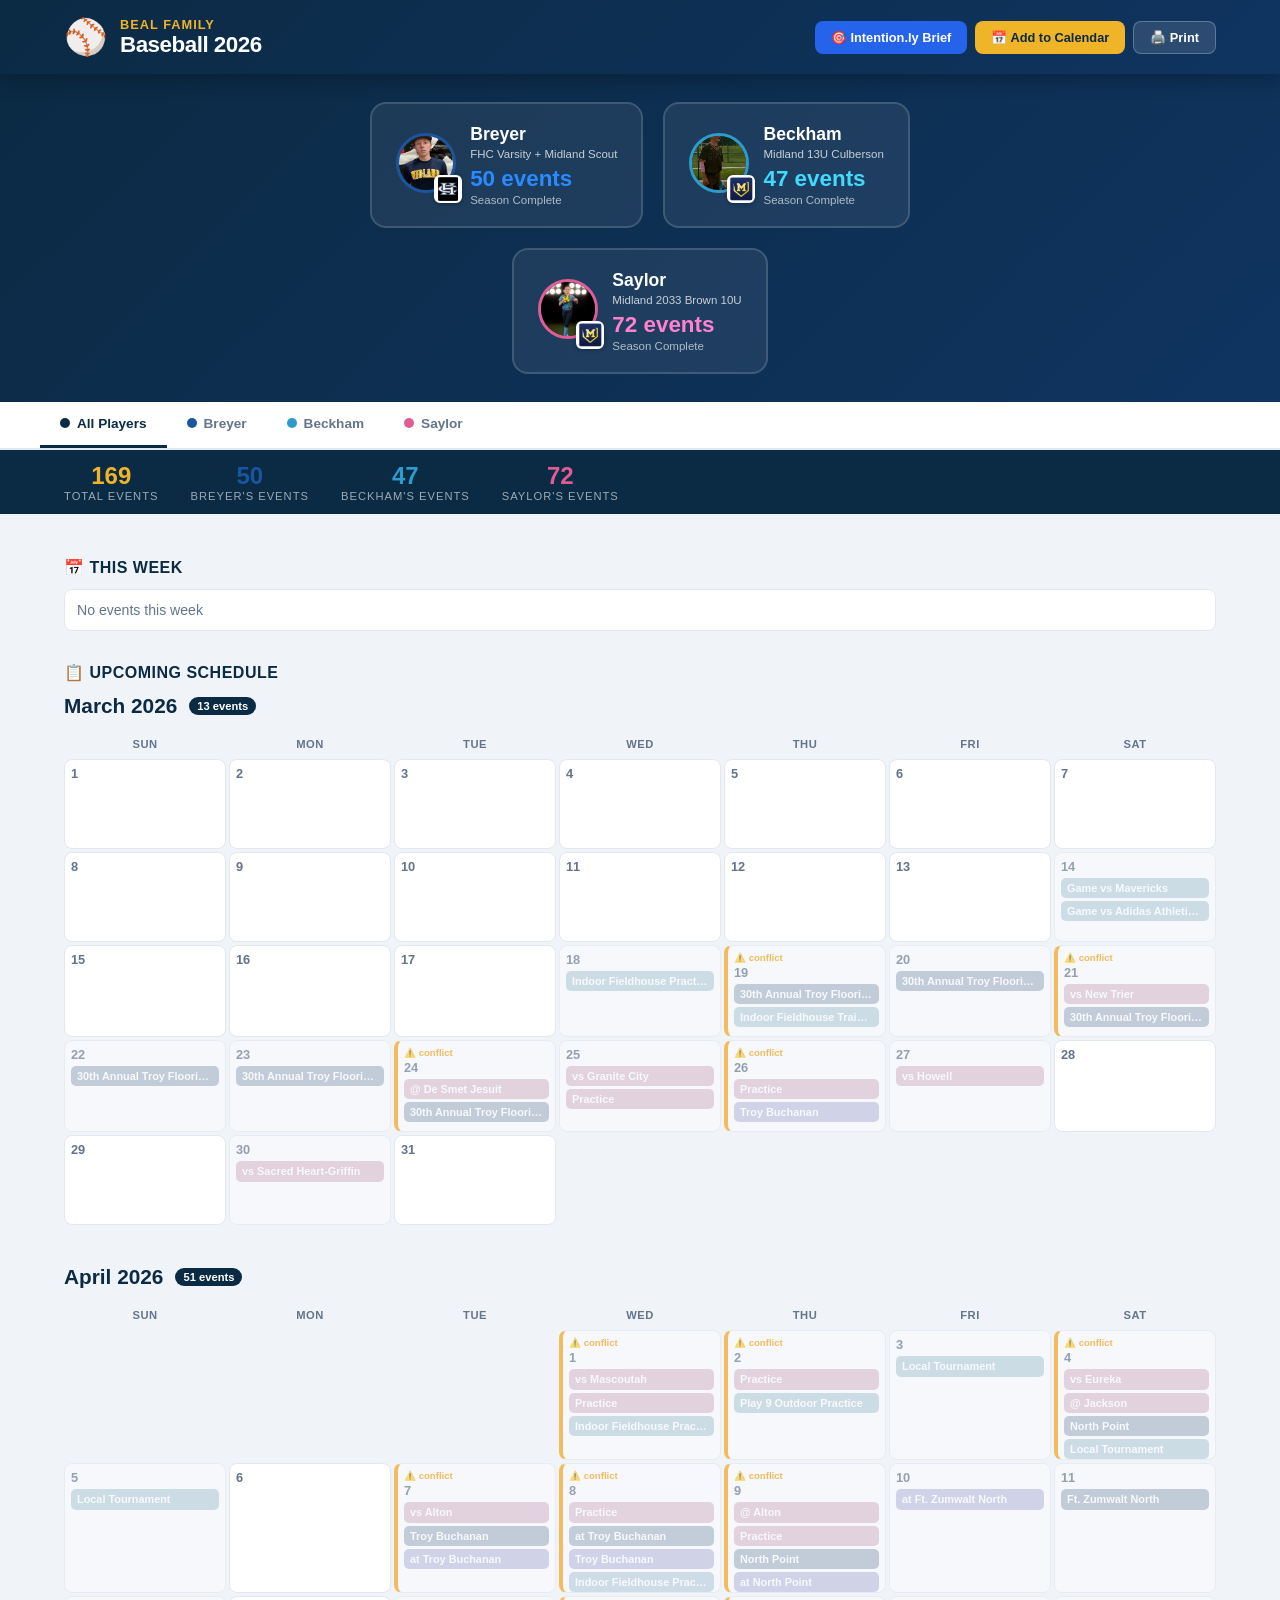
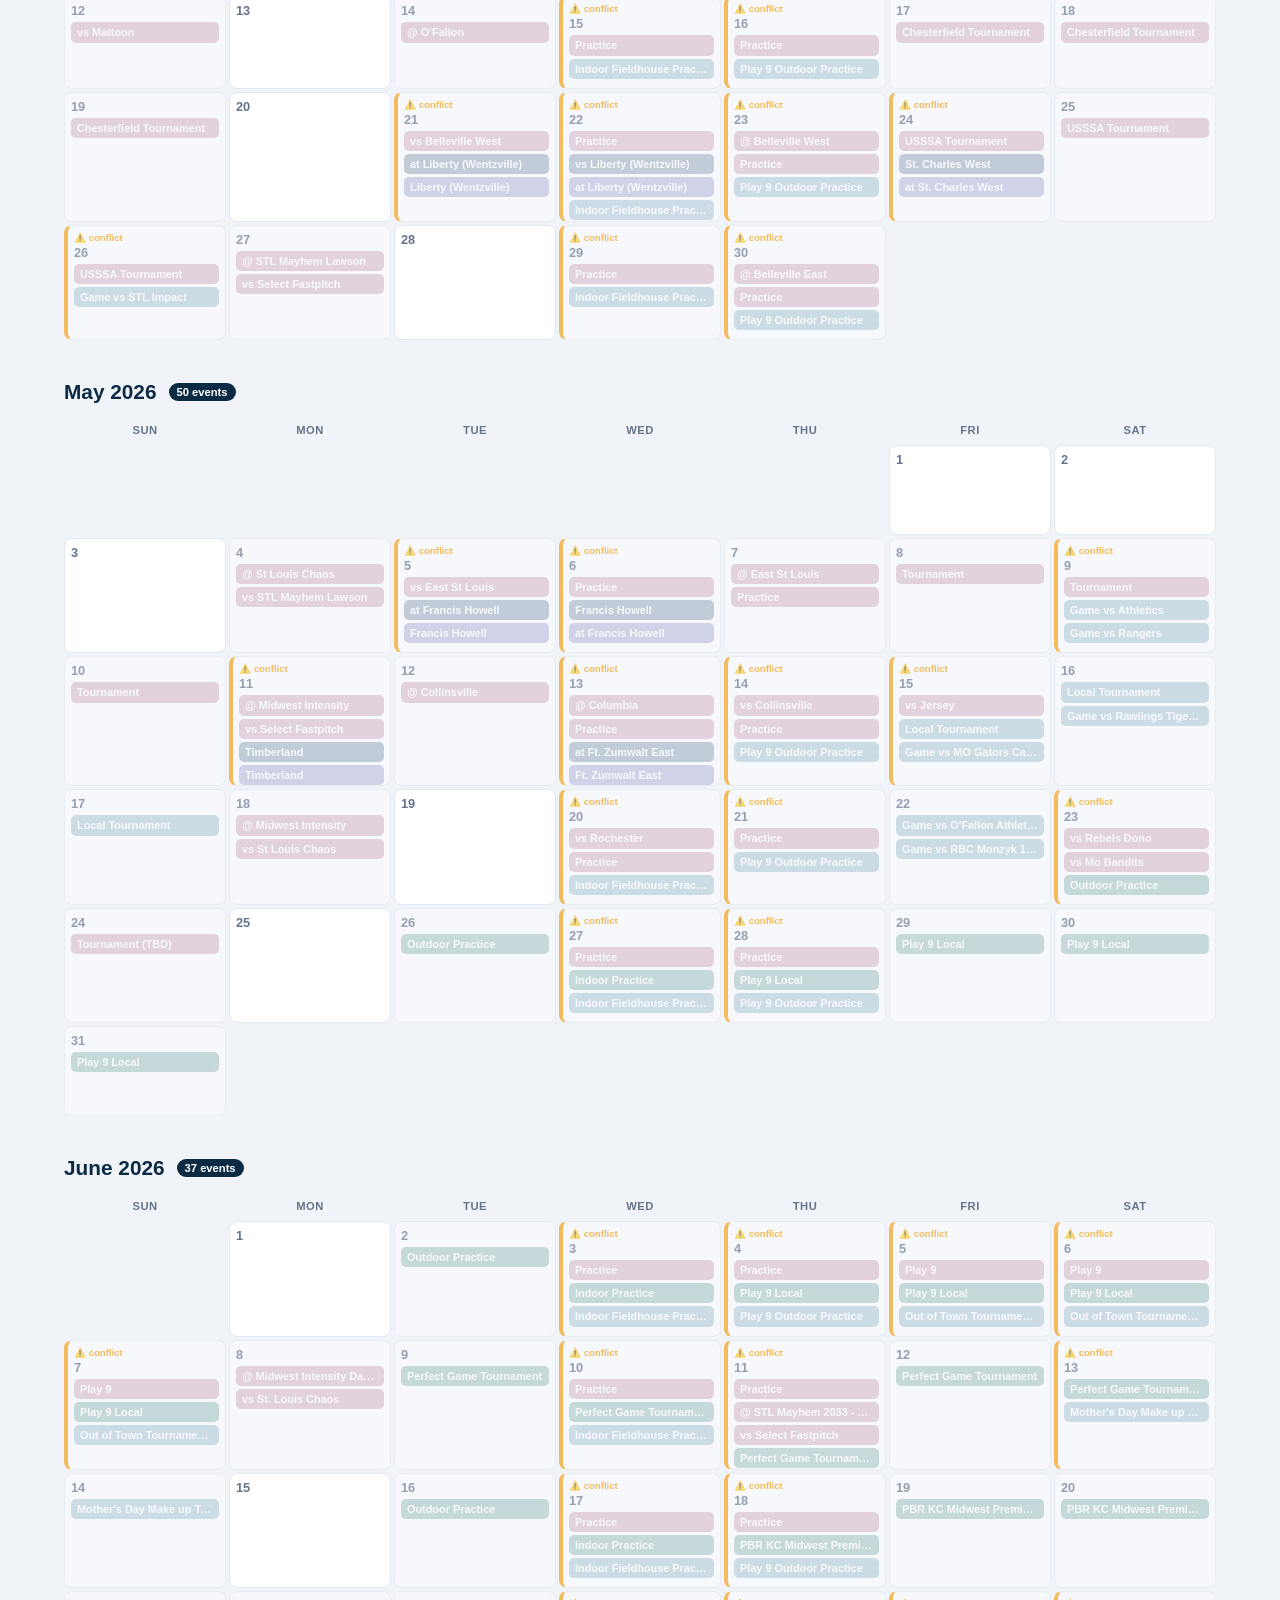
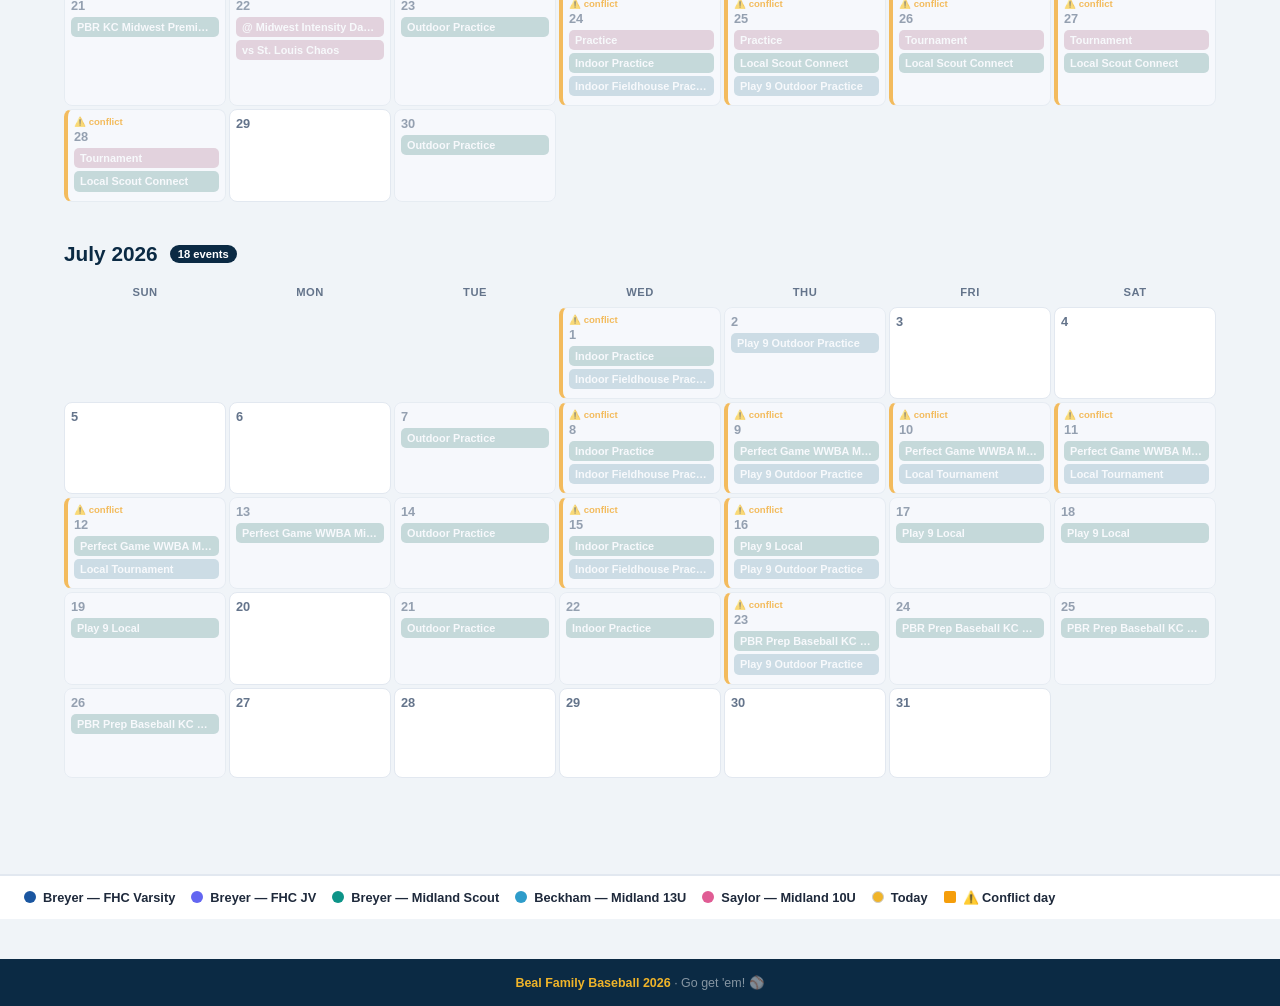
==== commit 2a79de8a: "Add Intention.ly brief button to main homepage header Co-authored-by: Copilot <223556219+Copilot@use" ====
--- a/index.html
+++ b/index.html
@@ -4,505 +4,998 @@
   <meta charset="UTF-8" />
   <meta name="viewport" content="width=device-width, initial-scale=1.0" />
   <meta name="robots" content="noindex, nofollow" />
-  <title>Tony Beal · Outbound Campaign Specialist</title>
-  <link rel="icon" href="data:image/svg+xml,<svg xmlns='http://www.w3.org/2000/svg' viewBox='0 0 64 64'><rect width='64' height='64' rx='12' fill='%230f172a'/><text y='46' x='32' font-size='36' text-anchor='middle'>🎯</text></svg>" />
+  <title>⚾ Beal Family Baseball 2026</title>
+  <link rel="icon" href="data:image/svg+xml,<svg xmlns='http://www.w3.org/2000/svg' viewBox='0 0 64 64'><rect width='64' height='64' rx='12' fill='%230b2a44'/><text y='48' x='32' font-size='40' text-anchor='middle'>⚾</text></svg>" />
   <style>
     *, *::before, *::after { box-sizing: border-box; margin: 0; padding: 0; }
 
     :root {
-      --navy:    #0f172a;
-      --navy2:   #1e293b;
-      --blue:    #2563eb;
-      --blue2:   #1d4ed8;
-      --accent:  #38bdf8;
-      --green:   #10b981;
-      --gold:    #f59e0b;
-      --bg:      #f8fafc;
-      --card:    #ffffff;
-      --text:    #0f172a;
-      --muted:   #64748b;
-      --border:  #e2e8f0;
-      --radius:  14px;
+      --navy:   #0b2a44;
+      --navy2:  #0f3460;
+      --gold:   #f0b429;
+      --breyer: #1a56a0;
+      --breyer-varsity: #1a56a0;
+      --breyer-jv:      #6366f1;
+      --breyer-midland: #0d9488;
+      --beckham:#2e9cca;
+      --saylor: #e05c94;
+      --bg:     #f0f4f8;
+      --card:   #ffffff;
+      --text:   #1e293b;
+      --muted:  #64748b;
+      --border: #e2e8f0;
+      --radius: 12px;
     }
 
     body {
-      font-family: -apple-system, BlinkMacSystemFont, 'Segoe UI', Roboto, sans-serif;
+      font-family: -apple-system, BlinkMacSystemFont, 'Segoe UI', Arial, sans-serif;
       background: var(--bg);
       color: var(--text);
-      line-height: 1.6;
-    }
-
-    /* ── HERO ── */
-    .hero {
-      background: linear-gradient(135deg, var(--navy) 0%, var(--navy2) 60%, #1e3a5f 100%);
+      min-height: 100vh;
+    }
+
+    /* ── HEADER ── */
+    header {
+      background: linear-gradient(135deg, var(--navy) 0%, var(--navy2) 100%);
       color: #fff;
-      padding: 64px 24px 80px;
-      text-align: center;
-      position: relative;
-      overflow: hidden;
-    }
-    .hero::before {
-      content: '';
-      position: absolute;
-      inset: 0;
-      background: radial-gradient(ellipse at 70% 30%, rgba(37,99,235,0.25) 0%, transparent 60%);
-      pointer-events: none;
-    }
-    .hero-badge {
-      display: inline-flex;
+      padding: 0;
+      position: sticky;
+      top: 0;
+      z-index: 100;
+      box-shadow: 0 4px 20px rgba(0,0,0,0.3);
+    }
+    .header-inner {
+      max-width: 1200px;
+      margin: 0 auto;
+      padding: 16px 24px;
+      display: flex;
       align-items: center;
-      gap: 6px;
-      background: rgba(56,189,248,0.15);
-      border: 1px solid rgba(56,189,248,0.4);
-      color: var(--accent);
-      font-size: 13px;
-      font-weight: 600;
-      letter-spacing: .05em;
-      text-transform: uppercase;
-      padding: 6px 16px;
-      border-radius: 100px;
-      margin-bottom: 20px;
-    }
-    .hero h1 {
-      font-size: clamp(2rem, 5vw, 3.2rem);
-      font-weight: 800;
-      letter-spacing: -.02em;
-      line-height: 1.15;
-      margin-bottom: 16px;
-    }
-    .hero h1 span { color: var(--accent); }
-    .hero p.subtitle {
-      font-size: clamp(1rem, 2.5vw, 1.2rem);
-      color: #94a3b8;
-      max-width: 640px;
-      margin: 0 auto 32px;
-    }
-    .hero-cta {
-      display: inline-flex;
+      justify-content: space-between;
+      flex-wrap: wrap;
       gap: 12px;
-      flex-wrap: wrap;
-      justify-content: center;
-    }
+    }
+    .header-title {
+      display: flex;
+      align-items: center;
+      gap: 12px;
+    }
+    .header-title .ball { font-size: 2.2rem; }
+    .header-title h1 { font-size: 1.4rem; font-weight: 800; letter-spacing: -0.5px; }
+    .header-title .sub { font-size: 0.8rem; color: var(--gold); font-weight: 600; letter-spacing: 1px; text-transform: uppercase; }
+
+    .header-btns { display: flex; gap: 8px; flex-wrap: wrap; }
     .btn {
-      display: inline-flex;
-      align-items: center;
-      gap: 8px;
-      padding: 13px 28px;
-      border-radius: 10px;
-      font-size: 15px;
-      font-weight: 600;
-      text-decoration: none;
-      transition: transform .15s, box-shadow .15s;
+      display: inline-flex; align-items: center; gap: 6px;
+      padding: 8px 16px; border-radius: 8px; font-size: 0.8rem;
+      font-weight: 700; text-decoration: none; cursor: pointer;
+      border: none; transition: all 0.2s;
+    }
+    .btn-gold  { background: var(--gold); color: var(--navy); }
+    .btn-ghost { background: rgba(255,255,255,0.12); color: #fff; border: 1px solid rgba(255,255,255,0.25); }
+    .btn:hover { transform: translateY(-1px); opacity: 0.9; }
+
+    /* ── PLAYER FILTER TABS ── */
+    .filter-bar {
+      background: #fff;
+      border-bottom: 2px solid var(--border);
+      padding: 0 24px;
+    }
+    .filter-inner {
+      max-width: 1200px;
+      margin: 0 auto;
+      display: flex;
+      gap: 0;
+      overflow-x: auto;
+    }
+    .filter-tab {
+      padding: 14px 20px;
+      font-weight: 700;
+      font-size: 0.85rem;
       cursor: pointer;
       border: none;
-    }
-    .btn:hover { transform: translateY(-2px); box-shadow: 0 8px 24px rgba(0,0,0,.2); }
-    .btn-primary { background: var(--blue); color: #fff; }
-    .btn-primary:hover { background: var(--blue2); }
-    .btn-outline { background: transparent; color: #fff; border: 1.5px solid rgba(255,255,255,.35); }
-    .btn-outline:hover { border-color: #fff; background: rgba(255,255,255,.06); }
-
-    /* ── STATS BAR ── */
-    .stats-bar {
-      background: var(--card);
-      border-bottom: 1px solid var(--border);
+      background: none;
+      border-bottom: 3px solid transparent;
+      color: var(--muted);
+      transition: all 0.2s;
+      white-space: nowrap;
+      display: flex;
+      align-items: center;
+      gap: 7px;
+    }
+    .filter-tab .dot {
+      width: 10px; height: 10px; border-radius: 50%;
+    }
+    .filter-tab.active, .filter-tab:hover { color: var(--navy); }
+    .filter-tab.active { border-bottom-color: var(--navy); }
+    .filter-tab[data-kid="breyer"].active   { border-bottom-color: var(--breyer); color: var(--breyer); }
+    .filter-tab[data-kid="beckham"].active  { border-bottom-color: var(--beckham); color: var(--beckham); }
+    .filter-tab[data-kid="saylor"].active   { border-bottom-color: var(--saylor); color: var(--saylor); }
+
+    /* ── STATS STRIP ── */
+    .stats-strip {
+      background: var(--navy);
+      color: #fff;
+    }
+    .stats-inner {
+      max-width: 1200px;
+      margin: 0 auto;
+      padding: 12px 24px;
+      display: flex;
+      gap: 32px;
+      flex-wrap: wrap;
+    }
+    .stat-item { text-align: center; }
+    .stat-num { font-size: 1.5rem; font-weight: 900; color: var(--gold); }
+    .stat-lbl { font-size: 0.7rem; text-transform: uppercase; letter-spacing: 1px; color: rgba(255,255,255,0.6); }
+
+    /* ── NEXT UP BANNER ── */
+    #next-up {
+      max-width: 1200px;
+      margin: 20px auto 0;
       padding: 0 24px;
     }
-    .stats-inner {
-      max-width: 900px;
+    .next-card {
+      background: linear-gradient(135deg, var(--navy) 0%, var(--navy2) 100%);
+      color: #fff;
+      border-radius: var(--radius);
+      padding: 20px 24px;
+      display: flex;
+      align-items: center;
+      gap: 16px;
+      flex-wrap: wrap;
+    }
+    .next-badge {
+      background: var(--gold);
+      color: var(--navy);
+      font-size: 0.7rem;
+      font-weight: 800;
+      padding: 4px 10px;
+      border-radius: 20px;
+      text-transform: uppercase;
+      letter-spacing: 1px;
+      white-space: nowrap;
+    }
+    .next-title { font-size: 1.1rem; font-weight: 800; }
+    .next-sub   { font-size: 0.85rem; color: rgba(255,255,255,0.7); margin-top: 2px; }
+    .next-days  { margin-left: auto; text-align: right; }
+    .next-days .num { font-size: 2rem; font-weight: 900; color: var(--gold); line-height: 1; }
+    .next-days .lbl { font-size: 0.7rem; color: rgba(255,255,255,0.6); }
+
+    /* ── MAIN LAYOUT ── */
+    main {
+      max-width: 1200px;
       margin: 0 auto;
+      padding: 24px;
+      overflow-x: hidden;
+    }
+    body { overflow-x: hidden; }
+
+    .month-section { margin-bottom: 40px; }
+    .month-header {
       display: flex;
-      justify-content: space-around;
-      flex-wrap: wrap;
-      gap: 0;
-    }
-    .stat {
+      align-items: center;
+      gap: 12px;
+      margin-bottom: 14px;
+    }
+    .month-header h2 {
+      font-size: 1.3rem;
+      font-weight: 800;
+      color: var(--navy);
+    }
+    .month-header .event-count {
+      background: var(--navy);
+      color: #fff;
+      font-size: 0.7rem;
+      font-weight: 700;
+      padding: 3px 8px;
+      border-radius: 20px;
+    }
+
+    /* ── CALENDAR GRID ── */
+    .cal-grid {
+      display: grid;
+      grid-template-columns: repeat(7, minmax(0, 1fr));
+      gap: 3px;
+      width: 100%;
+    }
+    .cal-dow {
       text-align: center;
-      padding: 24px 16px;
-      border-right: 1px solid var(--border);
-      flex: 1;
-      min-width: 140px;
-    }
-    .stat:last-child { border-right: none; }
-    .stat-num {
-      font-size: 2rem;
-      font-weight: 800;
-      color: var(--blue);
-      display: block;
-    }
-    .stat-label {
-      font-size: 13px;
+      font-size: 0.7rem;
+      font-weight: 700;
       color: var(--muted);
-      font-weight: 500;
-      margin-top: 2px;
-    }
-
-    /* ── LAYOUT ── */
-    .container {
-      max-width: 960px;
-      margin: 0 auto;
-      padding: 0 24px;
-    }
-    section { padding: 64px 0; }
-    h2.section-title {
-      font-size: 1.75rem;
-      font-weight: 800;
-      letter-spacing: -.02em;
-      margin-bottom: 8px;
-    }
-    p.section-sub {
-      color: var(--muted);
-      margin-bottom: 36px;
-      font-size: 1rem;
-    }
-    .tag {
-      display: inline-block;
-      font-size: 11px;
-      font-weight: 700;
-      letter-spacing: .07em;
+      padding: 6px 0;
       text-transform: uppercase;
-      color: var(--blue);
-      background: rgba(37,99,235,.08);
-      border: 1px solid rgba(37,99,235,.18);
-      padding: 3px 10px;
-      border-radius: 100px;
-      margin-bottom: 10px;
-    }
-
-    /* ── THREE PRIORITIES ── */
-    .priorities { display: grid; grid-template-columns: repeat(auto-fit, minmax(260px, 1fr)); gap: 20px; }
-    .priority-card {
-      background: var(--card);
-      border: 1px solid var(--border);
-      border-radius: var(--radius);
-      padding: 28px;
-      position: relative;
-      overflow: hidden;
-      transition: box-shadow .2s, transform .2s;
-    }
-    .priority-card:hover { box-shadow: 0 12px 40px rgba(0,0,0,.09); transform: translateY(-3px); }
-    .priority-card::before {
-      content: '';
-      position: absolute;
-      top: 0; left: 0; right: 0;
-      height: 3px;
-    }
-    .priority-card:nth-child(1)::before { background: var(--blue); }
-    .priority-card:nth-child(2)::before { background: var(--green); }
-    .priority-card:nth-child(3)::before { background: var(--gold); }
-    .priority-num {
-      font-size: 2.5rem;
-      font-weight: 900;
-      opacity: .06;
-      position: absolute;
-      top: 12px;
-      right: 20px;
-      line-height: 1;
-    }
-    .priority-icon { font-size: 2rem; margin-bottom: 12px; }
-    .priority-card h3 { font-size: 1.1rem; font-weight: 700; margin-bottom: 8px; }
-    .priority-card p { font-size: .92rem; color: var(--muted); }
-
-    /* ── COVER LETTER ── */
-    .letter-card {
-      background: var(--card);
-      border: 1px solid var(--border);
-      border-radius: var(--radius);
-      padding: 40px 44px;
-      max-width: 760px;
-      margin: 0 auto;
-      box-shadow: 0 4px 24px rgba(0,0,0,.05);
-    }
-    .letter-card p { font-size: .97rem; color: #334155; margin-bottom: 14px; }
-    .letter-card p:last-child { margin-bottom: 0; }
-    .letter-sig { margin-top: 20px; font-weight: 700; color: var(--text); }
-
-    /* ── TOOLS GRID ── */
-    .tools-grid { display: flex; flex-wrap: wrap; gap: 10px; }
-    .tool-chip {
-      display: inline-flex;
-      align-items: center;
-      gap: 6px;
+      letter-spacing: 0.5px;
+    }
+    .cal-day {
       background: var(--card);
       border: 1px solid var(--border);
       border-radius: 8px;
-      padding: 8px 14px;
-      font-size: 13px;
+      min-height: 90px;
+      max-height: 130px;
+      padding: 6px;
+      overflow: hidden;
+      transition: box-shadow 0.2s;
+      position: relative;
+    }
+    .cal-day:hover { box-shadow: 0 2px 12px rgba(0,0,0,0.1); }
+    .cal-day.empty { background: transparent; border-color: transparent; }
+    .cal-day.today {
+      border-color: var(--gold);
+      box-shadow: 0 0 0 2px var(--gold);
+    }
+    .cal-day.has-event { background: #fafbff; }
+    .day-num {
+      font-size: 0.8rem;
+      font-weight: 700;
+      color: var(--muted);
+      margin-bottom: 4px;
+    }
+    .cal-day.today .day-num {
+      background: var(--gold);
+      color: var(--navy);
+      width: 22px; height: 22px;
+      border-radius: 50%;
+      display: flex; align-items: center; justify-content: center;
+      font-size: 0.75rem;
+    }
+
+    /* ── EVENT CHIPS ── */
+    .ev-chip {
+      display: block;
+      border-radius: 5px;
+      padding: 3px 6px;
+      font-size: 0.68rem;
       font-weight: 600;
-      color: var(--text);
-      transition: border-color .15s, box-shadow .15s;
-    }
-    .tool-chip:hover { border-color: var(--blue); box-shadow: 0 0 0 3px rgba(37,99,235,.1); }
-    .tool-chip .dot {
-      width: 8px; height: 8px; border-radius: 50%;
-      background: var(--blue);
-      flex-shrink: 0;
-    }
-    .tool-chip .dot.green { background: var(--green); }
-    .tool-chip .dot.gold  { background: var(--gold); }
-
-    /* ── CONVERSATION ── */
-    .convo { display: flex; flex-direction: column; gap: 16px; max-width: 700px; margin: 0 auto; }
-    .msg { display: flex; gap: 12px; align-items: flex-start; }
-    .msg.me { flex-direction: row-reverse; }
-    .avatar {
-      width: 38px; height: 38px; border-radius: 50%;
-      display: flex; align-items: center; justify-content: center;
-      font-size: 14px; font-weight: 700; color: #fff; flex-shrink: 0;
-    }
-    .avatar.tony { background: var(--blue); }
-    .avatar.zo   { background: #7c3aed; }
-    .bubble {
+      margin-bottom: 3px;
+      line-height: 1.3;
+      cursor: pointer;
+      transition: opacity 0.2s;
+      color: #fff;
+      overflow: hidden;
+      text-overflow: ellipsis;
+      white-space: nowrap;
+    }
+    .ev-chip:hover { opacity: 0.85; }
+    .ev-chip.breyer          { background: var(--breyer-varsity); }
+    .ev-chip.breyer-varsity  { background: var(--breyer-varsity); }
+    .ev-chip.breyer-jv       { background: var(--breyer-jv); }
+    .ev-chip.breyer-midland  { background: var(--breyer-midland); }
+    .ev-chip.beckham { background: var(--beckham); }
+    .ev-chip.saylor  { background: var(--saylor); }
+
+    /* hidden when filtered */
+    .ev-chip.hidden { display: none; }
+
+    /* ── UPCOMING LIST ── */
+    .upcoming-section {
+      margin-top: 32px;
+    }
+    .section-title {
+      font-size: 1rem;
+      font-weight: 800;
+      color: var(--navy);
+      margin-bottom: 12px;
+      text-transform: uppercase;
+      letter-spacing: 0.5px;
+    }
+    .upcoming-list { display: flex; flex-direction: column; gap: 8px; }
+    .upcoming-item {
       background: var(--card);
       border: 1px solid var(--border);
-      border-radius: 14px;
-      padding: 12px 16px;
-      font-size: .9rem;
-      max-width: 82%;
-      color: var(--text);
-    }
-    .msg.me .bubble { background: var(--blue); color: #fff; border-color: var(--blue); }
-    .msg-name { font-size: 11px; font-weight: 700; color: var(--muted); margin-bottom: 4px; }
-    .msg.me .msg-name { text-align: right; color: rgba(255,255,255,.7); }
-    .msg-time { font-size: 11px; color: var(--muted); margin-top: 4px; }
-
-    /* ── JOB DETAILS ── */
-    .job-card {
+      border-radius: 10px;
+      padding: 14px 16px;
+      display: flex;
+      align-items: center;
+      gap: 14px;
+      transition: box-shadow 0.2s;
+    }
+    .upcoming-item:hover { box-shadow: 0 2px 12px rgba(0,0,0,0.08); }
+    .upcoming-item.hidden { display: none; }
+    .ev-color-bar { width: 4px; height: 44px; border-radius: 4px; flex-shrink: 0; }
+    .ev-color-bar.breyer          { background: var(--breyer-varsity); }
+    .ev-color-bar.breyer-varsity  { background: var(--breyer-varsity); }
+    .ev-color-bar.breyer-jv       { background: var(--breyer-jv); }
+    .ev-color-bar.breyer-midland  { background: var(--breyer-midland); }
+    .ev-color-bar.beckham { background: var(--beckham); }
+    .ev-color-bar.saylor  { background: var(--saylor); }
+    .ev-date-block { text-align: center; min-width: 44px; }
+    .ev-date-block .ev-month { font-size: 0.65rem; font-weight: 700; text-transform: uppercase; color: var(--muted); }
+    .ev-date-block .ev-day   { font-size: 1.4rem; font-weight: 900; color: var(--navy); line-height: 1; }
+    .ev-info { flex: 1; }
+    .ev-info .ev-name { font-weight: 700; font-size: 0.9rem; }
+    .ev-info .ev-loc  { font-size: 0.78rem; color: var(--muted); margin-top: 2px; }
+    .ev-player-badge {
+      padding: 4px 10px; border-radius: 20px; font-size: 0.72rem; font-weight: 700;
+      color: #fff; white-space: nowrap;
+    }
+    .ev-player-badge.breyer          { background: var(--breyer-varsity); }
+    .ev-player-badge.breyer-varsity  { background: var(--breyer-varsity); }
+    .ev-player-badge.breyer-jv       { background: var(--breyer-jv); }
+    .ev-player-badge.breyer-midland  { background: var(--breyer-midland); }
+    .ev-player-badge.beckham { background: var(--beckham); }
+    .ev-player-badge.saylor  { background: var(--saylor); }
+
+    /* ── LEGEND ── */
+    .legend-bar {
+      display: flex; gap: 16px; flex-wrap: wrap;
       background: var(--card);
-      border: 1px solid var(--border);
-      border-radius: var(--radius);
-      padding: 32px;
-      display: grid;
-      grid-template-columns: 1fr 1fr;
-      gap: 24px;
-    }
-    @media (max-width: 600px) { .job-card { grid-template-columns: 1fr; } }
-    .job-detail { display: flex; flex-direction: column; gap: 4px; }
-    .job-detail .label { font-size: 12px; font-weight: 700; text-transform: uppercase; letter-spacing: .07em; color: var(--muted); }
-    .job-detail .value { font-size: 1rem; font-weight: 700; color: var(--text); }
-    .job-detail .value.green { color: var(--green); }
-    .skills-list { display: flex; flex-wrap: wrap; gap: 6px; margin-top: 6px; }
-    .skill-tag {
-      background: rgba(37,99,235,.07);
-      color: var(--blue);
-      border: 1px solid rgba(37,99,235,.18);
-      font-size: 12px; font-weight: 600;
-      padding: 3px 10px; border-radius: 100px;
-    }
+      border-top: 2px solid var(--border);
+      padding: 14px 24px;
+      margin-top: 32px;
+    }
+    .legend-bar .leg {
+      display: flex; align-items: center; gap: 7px;
+      font-size: 0.8rem; font-weight: 600; color: var(--text);
+    }
+    .leg-dot { width: 12px; height: 12px; border-radius: 50%; }
 
     /* ── FOOTER ── */
     footer {
       background: var(--navy);
-      color: #94a3b8;
+      color: rgba(255,255,255,0.5);
       text-align: center;
-      padding: 32px 24px;
-      font-size: 13px;
-    }
-    footer strong { color: #fff; }
-
-    @media (max-width: 640px) {
-      .letter-card { padding: 24px 20px; }
-      .job-card { padding: 20px; }
+      padding: 16px;
+      font-size: 0.78rem;
+      margin-top: 40px;
+    }
+    footer span { color: var(--gold); font-weight: 700; }
+
+    /* ── MODAL ── */
+    .modal-overlay {
+      display: none;
+      position: fixed; inset: 0;
+      background: rgba(0,0,0,0.5);
+      z-index: 999;
+      align-items: center;
+      justify-content: center;
+    }
+    .modal-overlay.open { display: flex; }
+    .modal {
+      background: #fff;
+      border-radius: 16px;
+      padding: 28px;
+      max-width: 420px;
+      width: 90%;
+      box-shadow: 0 20px 60px rgba(0,0,0,0.3);
+    }
+    .modal h3 { font-size: 1.1rem; font-weight: 800; margin-bottom: 12px; }
+    .modal-row { display: flex; gap: 8px; align-items: flex-start; margin: 8px 0; font-size: 0.9rem; }
+    .modal-row .icon { font-size: 1rem; flex-shrink: 0; margin-top: 2px; }
+    .modal-close {
+      margin-top: 20px; width: 100%;
+      padding: 10px; border-radius: 8px; border: none;
+      background: var(--navy); color: #fff;
+      font-weight: 700; cursor: pointer; font-size: 0.9rem;
+    }
+
+    /* Player Cards Hero */
+    .players-hero {
+      background: linear-gradient(135deg, var(--navy) 0%, var(--navy2) 100%);
+      padding: 28px 20px;
+    }
+    .players-inner {
+      max-width: 800px; margin: 0 auto;
+      display: flex; gap: 20px; justify-content: center;
+      flex-wrap: wrap;
+    }
+    .player-card {
+      background: rgba(255,255,255,0.07);
+      border: 2px solid rgba(255,255,255,0.15);
+      border-radius: 16px;
+      padding: 20px 24px;
+      display: flex; align-items: center; gap: 14px;
+      cursor: pointer; transition: transform 0.2s, background 0.2s;
+      min-width: 180px;
+    }
+    .player-card:hover { transform: translateY(-3px); background: rgba(255,255,255,0.12); }
+    .player-card img {
+      width: 60px; height: 60px; border-radius: 50%;
+      object-fit: cover; border: 3px solid;
+    }
+    .player-card.breyer img { border-color: var(--breyer); }
+    .player-card.beckham img { border-color: var(--beckham); }
+    .player-card.saylor img { border-color: var(--saylor); }
+    .player-card-info { color: #fff; }
+    .player-card-name { font-size: 1.1rem; font-weight: 800; }
+    .player-card-team { font-size: 0.72rem; opacity: 0.75; margin-top: 2px; line-height: 1.3; }
+    .player-card-count { font-size: 1.4rem; font-weight: 900; margin-top: 4px; }
+    .player-card.breyer .player-card-count { color: var(--breyer); filter: brightness(1.6); }
+    .player-card.beckham .player-card-count { color: var(--beckham); filter: brightness(1.4); }
+    .player-card.saylor .player-card-count { color: var(--saylor); filter: brightness(1.4); }
+    .player-card-next { font-size: 0.72rem; color: rgba(255,255,255,0.65); margin-top: 2px; }
+
+    @media (max-width: 768px) {
+      main { padding: 8px; overflow-x: hidden; }
+      .cal-grid { gap: 1px; }
+      .cal-day { min-height: 52px; max-height: 100px; padding: 3px; border-radius: 4px; }
+      .ev-chip { font-size: 0.58rem; padding: 1px 3px; margin-bottom: 2px; }
+      .day-num { font-size: 0.7rem; margin-bottom: 2px; }
+      .cal-dow { font-size: 0.6rem; padding: 4px 0; }
+      .header-title h1 { font-size: 1.1rem; }
+      .stats-inner { gap: 12px; padding: 10px 16px; }
+      .stat-num { font-size: 1.2rem; }
+      .players-inner { gap: 12px; }
+      .player-card { padding: 14px 16px; min-width: 140px; }
+      .player-card img { width: 48px; height: 48px; }
+      .month-header h2 { font-size: 1.1rem; }
+      .next-card { padding: 14px 16px; }
+    }
+    @media (max-width: 420px) {
+      main { padding: 6px; }
+      .cal-day { min-height: 38px; max-height: 80px; padding: 2px; }
+      .ev-chip { font-size: 0.5rem; padding: 1px 2px; }
+      .day-num { font-size: 0.62rem; }
+      .cal-dow { font-size: 0.55rem; }
+      .player-card-name { font-size: 0.95rem; }
+      .player-card-team { font-size: 0.65rem; }
+    }
+
+    /* ── THIS WEEK ── */
+    .this-week-section { margin-bottom: 28px; }
+    .week-day-group { margin-bottom: 14px; }
+    .week-day-label { font-size: 0.78rem; font-weight: 800; color: var(--navy); text-transform: uppercase; letter-spacing: 0.5px; margin-bottom: 6px; padding-bottom: 4px; border-bottom: 1px solid var(--border); }
+    .week-ev-row { display: flex; align-items: center; gap: 10px; padding: 8px 12px; background: var(--card); border: 1px solid var(--border); border-radius: 8px; margin-bottom: 4px; cursor: pointer; transition: box-shadow 0.2s; font-size: 0.85rem; }
+    .week-ev-row:hover { box-shadow: 0 2px 8px rgba(0,0,0,0.08); }
+    .week-ev-row.hidden { display: none; }
+    .week-dot { width: 10px; height: 10px; border-radius: 50%; flex-shrink: 0; }
+    .week-time { color: var(--muted); font-size: 0.78rem; min-width: 60px; }
+    .week-title { flex: 1; font-weight: 600; }
+    .no-week-events { color: var(--muted); font-size: 0.88rem; padding: 12px; background: var(--card); border-radius: 8px; border: 1px solid var(--border); }
+
+    /* ── CONFLICT DETECTOR ── */
+    .cal-day.has-conflict { border-left: 4px solid #f59e0b; }
+    .conflict-badge { font-size: 0.6rem; font-weight: 700; color: #f59e0b; margin-bottom: 2px; }
+
+    /* ── PAST EVENTS ── */
+    .ev-chip.past { opacity: 0.4; filter: grayscale(0.5); }
+    .cal-day.all-past { opacity: 0.65; }
+
+    /* ── PRINT ── */
+    @page { size: landscape; margin: 0.4in; }
+    @media print {
+      * { -webkit-print-color-adjust: exact !important; print-color-adjust: exact !important; }
+      .header-btns, .filter-bar, .stats-strip, #next-up, .players-hero,
+      .this-week-section, .upcoming-section, .legend-bar, footer { display: none !important; }
+      header { position: static; box-shadow: none; background: none !important; padding: 0 0 6px 0; }
+      header .sub { color: #888 !important; }
+      header h1 { color: #000 !important; font-size: 1rem; }
+      main { padding: 0; max-width: 100%; }
+      .month-section { page-break-after: always; break-after: page; margin-bottom: 0; }
+      .month-section:last-child { page-break-after: avoid; break-after: avoid; }
+      .cal-grid { gap: 2px; }
+      .cal-dow { font-size: 0.65rem; padding: 3px 0; }
+      .cal-day { background: #fff !important; border: 1px solid #bbb !important; min-height: 72px; padding: 3px; box-shadow: none !important; opacity: 1 !important; border-radius: 3px; }
+      .cal-day.today { border: 2px solid #f0b429 !important; }
+      .cal-day.has-conflict { border-left: 3px solid #f59e0b !important; }
+      .cal-day.all-past { opacity: 1 !important; }
+      .day-num { font-size: 0.7rem; margin-bottom: 2px; }
+      .ev-chip { font-size: 6.5px !important; padding: 1px 3px !important; margin-bottom: 2px; opacity: 1 !important; filter: none !important; border-radius: 3px; }
+      .ev-chip.past { opacity: 1 !important; filter: none !important; }
+      .month-header { margin-bottom: 6px; }
+      .month-header h2 { font-size: 1rem; color: #000; }
+      .month-header .event-count { background: #0b2a44; color: #fff; font-size: 0.65rem; }
+      /* Print legend at bottom */
+      .print-legend { display: flex !important; gap: 14px; flex-wrap: wrap; margin-top: 8px; padding-top: 6px; border-top: 1px solid #ccc; font-size: 8px; }
+      .print-legend span { display: inline-flex; align-items: center; gap: 4px; }
+      .print-legend .dot { width: 8px; height: 8px; border-radius: 50%; display: inline-block; }
+      body::before { content: "⚾  Beal Family Baseball 2026  ·  " attr(data-print-date); display: block; text-align: center; font-size: 11px; font-weight: bold; margin-bottom: 10px; padding-bottom: 6px; border-bottom: 1px solid #ccc; letter-spacing: 0.5px; }
     }
   </style>
 </head>
 <body>
 
-<!-- HERO -->
-<section class="hero">
-  <div class="hero-badge">🎯 Upwork Proposal · FinServ Agency</div>
-  <h1>Outbound That Builds <span>Real Pipeline</span></h1>
-  <p class="subtitle">Tony Beal · Cold Email &amp; LinkedIn Outbound Specialist · AI-Powered Campaign Optimization</p>
-  <div class="hero-cta">
-    <a href="mailto:tony@bealbusiness.com" class="btn btn-primary">📬 Let's Connect</a>
-    <a href="#cover-letter" class="btn btn-outline">Read My Proposal ↓</a>
+<!-- HEADER -->
+<header>
+  <div class="header-inner">
+    <div class="header-title">
+      <span class="ball">⚾</span>
+      <div>
+        <div class="sub">Beal Family</div>
+        <h1>Baseball 2026</h1>
+      </div>
+    </div>
+    <div class="header-btns">
+      <a href="intentionally.html" class="btn" style="background:#2563eb;color:#fff;font-weight:700;">🎯 Intention.ly Brief</a>
+      <a href="beal-family-baseball.ics" download class="btn btn-gold">📅 Add to Calendar</a>
+      <button onclick="window.print()" class="btn btn-ghost">🖨️ Print</button>
+    </div>
   </div>
-</section>
-
-<!-- STATS BAR -->
-<div class="stats-bar">
-  <div class="stats-inner">
-    <div class="stat"><span class="stat-num">$75</span><span class="stat-label">Hourly Rate</span></div>
-    <div class="stat"><span class="stat-num">B2B</span><span class="stat-label">FinServ Focus</span></div>
-    <div class="stat"><span class="stat-num">AI+</span><span class="stat-label">Personalization</span></div>
-    <div class="stat"><span class="stat-num">Async</span><span class="stat-label">Remote Ready</span></div>
-  </div>
-</div>
-
-<!-- THREE PRIORITIES -->
-<section style="background: var(--bg);">
-  <div class="container">
-    <div class="tag">Day-One Focus</div>
-    <h2 class="section-title">Three Priorities for Your FinServ Agency</h2>
-    <p class="section-sub">The moment I start, here's exactly where I focus to generate qualified pipeline fast.</p>
-    <div class="priorities">
-      <div class="priority-card">
-        <div class="priority-num">1</div>
-        <div class="priority-icon">🎯</div>
-        <h3>Clean Lead Lists &amp; Tight Segmentation</h3>
-        <p>Garbage in, garbage out. I build precise lists with strong intent signals before a single message goes out — no spray-and-pray.</p>
+</header>
+
+<!-- PLAYER HEROES -->
+<div class="players-hero">
+  <div class="players-inner">
+    <div class="player-card breyer" onclick="setFilter('breyer', document.querySelector('[data-kid=breyer]'))">
+      <div style="position:relative;flex-shrink:0">
+        <img src="breyer.png" alt="Breyer" />
+        <img src="fhc-logo.png" alt="FHC" style="position:absolute;bottom:-6px;right:-6px;width:28px;height:28px;border-radius:6px;border:2px solid #fff;object-fit:contain;background:#fff;box-shadow:0 1px 4px rgba(0,0,0,0.3)" />
       </div>
-      <div class="priority-card">
-        <div class="priority-num">2</div>
-        <div class="priority-icon">✍️</div>
-        <h3>Message Quality That Sounds Human</h3>
-        <p>AI-assisted personalization at scale, but with human judgment applied at every step. Your prospects can tell the difference.</p>
+      <div class="player-card-info">
+        <div class="player-card-name">Breyer</div>
+        <div class="player-card-team">FHC Varsity + Midland Scout</div>
+        <div class="player-card-count" id="count-breyer">— events</div>
+        <div class="player-card-next" id="next-breyer"></div>
       </div>
-      <div class="priority-card">
-        <div class="priority-num">3</div>
-        <div class="priority-icon">📈</div>
-        <h3>Fast Campaign Feedback Loops</h3>
-        <p>Reply rates, meetings booked, bounce rates, LinkedIn engagement — I track what matters and iterate quickly, not on gut feel.</p>
+    </div>
+    <div class="player-card beckham" onclick="setFilter('beckham', document.querySelector('[data-kid=beckham]'))">
+      <div style="position:relative;flex-shrink:0">
+        <img src="beckham.png" alt="Beckham" />
+        <img src="baseball-logo.png" alt="Midland" style="position:absolute;bottom:-6px;right:-6px;width:28px;height:28px;border-radius:6px;border:2px solid #fff;object-fit:contain;background:#fff;box-shadow:0 1px 4px rgba(0,0,0,0.3)" />
+      </div>
+      <div class="player-card-info">
+        <div class="player-card-name">Beckham</div>
+        <div class="player-card-team">Midland 13U Culberson</div>
+        <div class="player-card-count" id="count-beckham">— events</div>
+        <div class="player-card-next" id="next-beckham"></div>
+      </div>
+    </div>
+    <div class="player-card saylor" onclick="setFilter('saylor', document.querySelector('[data-kid=saylor]'))">
+      <div style="position:relative;flex-shrink:0">
+        <img src="saylor.png" alt="Saylor" />
+        <img src="baseball-logo.png" alt="Midland" style="position:absolute;bottom:-6px;right:-6px;width:28px;height:28px;border-radius:6px;border:2px solid #fff;object-fit:contain;background:#fff;box-shadow:0 1px 4px rgba(0,0,0,0.3)" />
+      </div>
+      <div class="player-card-info">
+        <div class="player-card-name">Saylor</div>
+        <div class="player-card-team">Midland 2033 Brown 10U</div>
+        <div class="player-card-count" id="count-saylor">— events</div>
+        <div class="player-card-next" id="next-saylor"></div>
       </div>
     </div>
   </div>
-</section>
-
-<!-- COVER LETTER -->
-<section id="cover-letter" style="background: #f1f5f9;">
-  <div class="container">
-    <div class="tag">Cover Letter</div>
-    <h2 class="section-title" style="text-align:center;">My Proposal to Zohray &amp; Kelly</h2>
-    <p class="section-sub" style="text-align:center;">Cold Email &amp; LinkedIn Outbound Pro · FinServ Marketing Agency</p>
-    <div class="letter-card">
-      <p>This role is directly aligned with the work I do: building outbound systems that combine clean targeting, LinkedIn outreach, cold email, AI-assisted personalization, CRM thinking, and campaign optimization.</p>
-      <p>I've built and managed B2B outbound workflows using tools like Apollo, LinkedIn Sales Navigator, ChatGPT, CRM systems, and AI-driven lead generation processes. My strength is not just sending messages — it is building the <strong>system behind the outreach</strong>: list quality, segmentation, buyer intent, messaging angles, follow-up logic, and performance improvement.</p>
-      <p>I understand that outbound only works when the targeting, offer, message, and timing are all aligned. AI can help scale personalization, but it still needs human judgment — or it turns into noise fast.</p>
-      <p>I'm comfortable working async, moving quickly, and improving campaigns based on data instead of guessing. I can help manage the day-to-day execution while also thinking strategically about how to improve results over time.</p>
-      <p>I'd be happy to help build, launch, and optimize outbound campaigns that create qualified conversations for your clients.</p>
-      <p class="letter-sig">— Tony Beal</p>
-    </div>
+</div>
+
+<!-- FILTER TABS -->
+<div class="filter-bar">
+  <div class="filter-inner">
+    <button class="filter-tab active" data-kid="all" onclick="setFilter('all',this)">
+      <span class="dot" style="background:#0b2a44"></span> All Players
+    </button>
+    <button class="filter-tab" data-kid="breyer" onclick="setFilter('breyer',this)">
+      <span class="dot" style="background:var(--breyer)"></span> Breyer
+    </button>
+    <button class="filter-tab" data-kid="beckham" onclick="setFilter('beckham',this)">
+      <span class="dot" style="background:var(--beckham)"></span> Beckham
+    </button>
+    <button class="filter-tab" data-kid="saylor" onclick="setFilter('saylor',this)">
+      <span class="dot" style="background:var(--saylor)"></span> Saylor
+    </button>
   </div>
-</section>
-
-<!-- TOOLS & PLATFORMS -->
-<section style="background: var(--bg);">
-  <div class="container">
-    <div class="tag">Tech Stack</div>
-    <h2 class="section-title">Tools &amp; Platforms</h2>
-    <p class="section-sub">Hands-on experience across the full outbound stack.</p>
-    <div class="tools-grid">
-      <div class="tool-chip"><span class="dot blue"></span>Apollo</div>
-      <div class="tool-chip"><span class="dot blue"></span>LinkedIn Sales Navigator</div>
-      <div class="tool-chip"><span class="dot green"></span>SmartLead</div>
-      <div class="tool-chip"><span class="dot green"></span>HeyReach</div>
-      <div class="tool-chip"><span class="dot green"></span>Clay</div>
-      <div class="tool-chip"><span class="dot green"></span>WealthReach</div>
-      <div class="tool-chip"><span class="dot gold"></span>ChatGPT / AI Personalization</div>
-      <div class="tool-chip"><span class="dot gold"></span>CRM Systems</div>
-      <div class="tool-chip"><span class="dot blue"></span>RB2B</div>
-      <div class="tool-chip"><span class="dot blue"></span>A/B Testing</div>
-      <div class="tool-chip"><span class="dot green"></span>Email Deliverability</div>
-      <div class="tool-chip"><span class="dot gold"></span>Workflow Automation</div>
-    </div>
+</div>
+
+<!-- STATS STRIP -->
+<div class="stats-strip">
+  <div class="stats-inner" id="stats-strip">
+    <!-- filled by JS -->
   </div>
-</section>
-
-<!-- CONVERSATION THREAD -->
-<section style="background: #f1f5f9;">
-  <div class="container">
-    <div class="tag">Upwork Message Thread</div>
-    <h2 class="section-title" style="text-align:center;">The Conversation</h2>
-    <p class="section-sub" style="text-align:center;">Tuesday, May 26 · Meeting confirmed for Wednesday at 4 PM EST</p>
-    <div class="convo">
-
-      <div class="msg me">
-        <div>
-          <div class="msg-name">Tony Beal · 3:14 PM</div>
-          <div class="bubble">This role is directly aligned with the work I do. I've built outbound systems that combine clean targeting, LinkedIn outreach, cold email, AI-assisted personalization, and campaign optimization. I'd be happy to help build, launch, and optimize outbound campaigns that create qualified conversations for your clients.</div>
-        </div>
-        <div class="avatar tony">TB</div>
+</div>
+
+<!-- NEXT UP -->
+<div id="next-up"></div>
+
+<!-- MAIN -->
+<main id="main-content">
+  <!-- filled by JS -->
+</main>
+
+<!-- LEGEND -->
+<div class="legend-bar">
+  <div class="leg"><div class="leg-dot" style="background:#1a56a0"></div> Breyer — FHC Varsity</div>
+  <div class="leg"><div class="leg-dot" style="background:#6366f1"></div> Breyer — FHC JV</div>
+  <div class="leg"><div class="leg-dot" style="background:#0d9488"></div> Breyer — Midland Scout</div>
+  <div class="leg"><div class="leg-dot" style="background:var(--beckham)"></div> Beckham — Midland 13U</div>
+  <div class="leg"><div class="leg-dot" style="background:var(--saylor)"></div> Saylor — Midland 10U</div>
+  <div class="leg"><div class="leg-dot" style="background:var(--gold);border:1px solid #ccc"></div> Today</div>
+  <div class="leg"><div class="leg-dot" style="background:#f59e0b;border-radius:2px"></div> ⚠️ Conflict day</div>
+</div>
+
+<!-- PRINT LEGEND (only shows when printing) -->
+<div class="print-legend" style="display:none">
+  <span><span class="dot" style="background:#1a56a0"></span> Breyer FHC Varsity</span>
+  <span><span class="dot" style="background:#6366f1"></span> Breyer FHC JV</span>
+  <span><span class="dot" style="background:#0d9488"></span> Breyer Midland Scout</span>
+  <span><span class="dot" style="background:#2e9cca"></span> Beckham Midland 13U</span>
+  <span><span class="dot" style="background:#e05c94"></span> Saylor Midland 10U</span>
+  <span><span class="dot" style="background:#f0b429;border:1px solid #ccc"></span> Today</span>
+  <span><span class="dot" style="background:#f59e0b;border-radius:2px"></span> ⚠️ Conflict</span>
+</div>
+
+<!-- FOOTER -->
+<footer>
+  <span>Beal Family Baseball 2026</span> · Go get 'em! ⚾
+</footer>
+
+<!-- EVENT MODAL -->
+<div class="modal-overlay" id="modal" onclick="closeModal(event)">
+  <div class="modal" id="modal-box">
+    <h3 id="modal-title"></h3>
+    <div class="modal-row"><span class="icon">📅</span><span id="modal-date"></span></div>
+    <div class="modal-row"><span class="icon">🕐</span><span id="modal-time"></span></div>
+    <div class="modal-row"><span class="icon">📍</span><span id="modal-loc"></span></div>
+    <div class="modal-row"><span class="icon">👤</span><span id="modal-kid"></span> — <span id="modal-team"></span></div>
+    <button class="modal-close" style="background:#16a34a;margin-bottom:8px" onclick="downloadICS()">📅 Add to Calendar</button>
+    <button class="modal-close" onclick="document.getElementById('modal').classList.remove('open')">Close</button>
+  </div>
+</div>
+
+<script src="calendar-data.js"></script>
+<script>
+const events = typeof BEAL_EVENTS !== 'undefined' ? BEAL_EVENTS : [];
+
+// Returns CSS color class for an event (handles Breyer's 3 sub-teams)
+function kidClass(ev) {
+  if (ev.kid.toLowerCase() !== 'breyer') return ev.kid.toLowerCase();
+  const t = (ev.team || '').toLowerCase();
+  if (t.includes('jv'))      return 'breyer-jv';
+  if (t.includes('midland')) return 'breyer-midland';
+  return 'breyer-varsity';
+}
+const months = [
+  {year:2026, month:2, name:"March"},
+  {year:2026, month:3, name:"April"},
+  {year:2026, month:4, name:"May"},
+  {year:2026, month:5, name:"June"},
+  {year:2026, month:6, name:"July"},
+];
+
+const DAYS = ["Sun","Mon","Tue","Wed","Thu","Fri","Sat"];
+const MONTH_SHORT = ["Jan","Feb","Mar","Apr","May","Jun","Jul","Aug","Sep","Oct","Nov","Dec"];
+
+let currentFilter = "all";
+let currentModalEvent = null;
+
+function setFilter(kid, btn) {
+  currentFilter = kid;
+  document.querySelectorAll('.filter-tab').forEach(t => t.classList.remove('active'));
+  btn.classList.add('active');
+  document.querySelectorAll('.ev-chip').forEach(el => {
+    const chipKid = [...el.classList].find(c => c !== 'ev-chip' && c !== 'hidden' && c !== 'past');
+    const matches = kid === 'all' || (chipKid && chipKid.startsWith(kid));
+    el.classList.toggle('hidden', !matches);
+  });
+  document.querySelectorAll('.upcoming-item').forEach(el => {
+    el.classList.toggle('hidden', kid !== 'all' && el.dataset.kid !== kid);
+  });
+  document.querySelectorAll('.week-ev-row').forEach(el => {
+    el.classList.toggle('hidden', kid !== 'all' && el.dataset.kid !== kid);
+  });
+  document.querySelectorAll('.week-day-group').forEach(grp => {
+    grp.style.display = grp.querySelectorAll('.week-ev-row:not(.hidden)').length ? '' : 'none';
+  });
+  // Hide month sections that have no events for this kid
+  document.querySelectorAll('.month-section').forEach(sec => {
+    if (kid === 'all') { sec.style.display = ''; return; }
+    sec.style.display = sec.dataset['has' + kid.charAt(0).toUpperCase() + kid.slice(1)] === '1' ? '' : 'none';
+  });
+  history.replaceState(null, '', kid === 'all' ? location.pathname : '?kid=' + kid);
+}
+
+// Normalize events: multi-day events use startDate/endDate, single use date
+function getEventDate(ev) { return ev.date || ev.startDate; }
+function eventMatchesDate(ev, dateStr) {
+  if (ev.date) return ev.date === dateStr;
+  if (ev.startDate && ev.endDate) {
+    const d = new Date(dateStr + 'T12:00:00');
+    const s = new Date(ev.startDate + 'T12:00:00');
+    const e = new Date(ev.endDate + 'T12:00:00');
+    return d >= s && d <= e;
+  }
+  return false;
+}
+
+function openModal(ev) {
+  currentModalEvent = ev;
+  const dateStr = getEventDate(ev);
+  const d = new Date(dateStr + 'T12:00:00');
+  document.getElementById('modal-title').textContent = ev.title;
+  let dateLabel = d.toLocaleDateString('en-US',{weekday:'long',month:'long',day:'numeric',year:'numeric'});
+  if (ev.startDate && ev.endDate && ev.startDate !== ev.endDate) {
+    const s = new Date(ev.startDate+'T12:00:00');
+    const e = new Date(ev.endDate+'T12:00:00');
+    dateLabel = s.toLocaleDateString('en-US',{month:'long',day:'numeric'}) + ' – ' + e.toLocaleDateString('en-US',{month:'long',day:'numeric',year:'numeric'});
+  }
+  document.getElementById('modal-date').textContent = dateLabel;
+  document.getElementById('modal-loc').textContent = ev.location;
+  document.getElementById('modal-kid').textContent = ev.kid.charAt(0).toUpperCase() + ev.kid.slice(1);
+  document.getElementById('modal-team').textContent = ev.team || '';
+  document.getElementById('modal-time').textContent = ev.time || '';
+  document.getElementById('modal').classList.add('open');
+}
+
+function closeModal(e) {
+  if (e.target.id === 'modal') document.getElementById('modal').classList.remove('open');
+}
+
+function downloadICS() {
+  const ev = currentModalEvent;
+  if (!ev) return;
+  const isMultiDay = ev.startDate && ev.endDate && ev.startDate !== ev.endDate;
+  let dtstart, dtend;
+  if (isMultiDay) {
+    dtstart = 'DTSTART;VALUE=DATE:' + ev.startDate.replace(/-/g,'');
+    const endD = new Date(ev.endDate + 'T12:00:00');
+    endD.setDate(endD.getDate() + 1);
+    dtend = 'DTEND;VALUE=DATE:' + endD.getFullYear() + String(endD.getMonth()+1).padStart(2,'0') + String(endD.getDate()).padStart(2,'0');
+  } else {
+    const ds = getEventDate(ev).replace(/-/g,'');
+    const tm = ev.time && ev.time.match(/(\d+):(\d+)\s*(AM|PM)/i);
+    if (tm) {
+      let h = parseInt(tm[1]), mn = parseInt(tm[2]);
+      if (tm[3].toUpperCase()==='PM' && h!==12) h+=12;
+      if (tm[3].toUpperCase()==='AM' && h===12) h=0;
+      const fmt = (n) => String(n).padStart(2,'0');
+      dtstart = 'DTSTART:' + ds + 'T' + fmt(h) + fmt(mn) + '00';
+      dtend   = 'DTEND:'   + ds + 'T' + fmt(h+2) + fmt(mn) + '00';
+    } else {
+      dtstart = 'DTSTART;VALUE=DATE:' + ds;
+      dtend   = 'DTEND;VALUE=DATE:'   + ds;
+    }
+  }
+  const ics = [
+    'BEGIN:VCALENDAR','VERSION:2.0','PRODID:-//BealBaseball//2026//EN',
+    'BEGIN:VEVENT', dtstart, dtend,
+    'SUMMARY:' + ev.title,
+    'LOCATION:' + (ev.location || ''),
+    'DESCRIPTION:' + (ev.kid.charAt(0).toUpperCase()+ev.kid.slice(1)) + ' - ' + (ev.team || ''),
+    'END:VEVENT','END:VCALENDAR'
+  ].join('\r\n');
+  const a = document.createElement('a');
+  a.href = URL.createObjectURL(new Blob([ics], {type:'text/calendar'}));
+  a.download = ev.title.replace(/[^a-z0-9]/gi,'_') + '.ics';
+  a.click();
+}
+
+function buildStats() {
+  const today = new Date(); today.setHours(0,0,0,0);
+  const total = events.length;
+  const kids = ['breyer','beckham','saylor'];
+  const strip = document.getElementById('stats-strip');
+  strip.innerHTML = `
+    <div class="stat-item"><div class="stat-num">${total}</div><div class="stat-lbl">Total Events</div></div>
+    ${kids.map(k => `<div class="stat-item"><div class="stat-num" style="color:var(--${k})">${events.filter(e=>e.kid.toLowerCase()===k).length}</div><div class="stat-lbl">${k.charAt(0).toUpperCase()+k.slice(1)}'s Events</div></div>`).join('')}
+  `;
+  kids.forEach(k => {
+    const el = document.getElementById('count-' + k);
+    const nextEl = document.getElementById('next-' + k);
+    const count = events.filter(e => e.kid.toLowerCase() === k).length;
+    if (el) el.textContent = count + ' events';
+    if (nextEl) {
+      const kidFuture = events
+        .filter(e => e.kid.toLowerCase() === k)
+        .map(e => ({...e, d: new Date(getEventDate(e)+'T12:00:00')}))
+        .filter(e => e.d >= today)
+        .sort((a,b) => a.d - b.d);
+      if (!kidFuture.length) {
+        nextEl.textContent = 'Season Complete';
+      } else {
+        const diff = Math.round((kidFuture[0].d - today) / 86400000);
+        if (diff === 0) nextEl.textContent = 'Next: Today!';
+        else if (diff === 1) nextEl.textContent = 'Next: Tomorrow';
+        else nextEl.textContent = `Next: ${MONTH_SHORT[kidFuture[0].d.getMonth()]} ${kidFuture[0].d.getDate()}`;
+      }
+    }
+  });
+}
+
+function buildNextUp() {
+  const today = new Date(); today.setHours(0,0,0,0);
+  const upcoming = events
+    .map(e => ({...e, d: new Date(getEventDate(e)+'T12:00:00')}))
+    .filter(e => e.d >= today)
+    .sort((a,b) => a.d - b.d);
+  const next = upcoming[0];
+  if (!next) return;
+  const diff = Math.round((next.d - today) / 86400000);
+  const label = diff === 0 ? 'TODAY!' : diff === 1 ? 'TOMORROW' : `IN ${diff} DAYS`;
+  document.getElementById('next-up').innerHTML = `
+    <div class="next-card">
+      <div>
+        <div class="next-badge">⚾ Next Up</div>
+        <div class="next-title" style="margin-top:6px">${next.title}</div>
+        <div class="next-sub">📍 ${next.location}</div>
       </div>
-
-      <div class="msg">
-        <div class="avatar zo">ZB</div>
-        <div>
-          <div class="msg-name">Zohray Brennan · 3:14 PM</div>
-          <div class="bubble">Hi Tony — Thank you for applying, it's so great to meet you! Do you have time to chat tomorrow about the role?</div>
-        </div>
-      </div>
-
-      <div class="msg me">
-        <div>
-          <div class="msg-name">Tony Beal · 3:28 PM</div>
-          <div class="bubble">Hi Zo — Great to meet you as well! Yes, I'd be happy to chat tomorrow. I'm available in the afternoon. Let me know what time works best for you. Looking forward to learning more about the role.</div>
-        </div>
-        <div class="avatar tony">TB</div>
-      </div>
-
-      <div class="msg">
-        <div class="avatar zo">ZB</div>
-        <div>
-          <div class="msg-name">Zohray Brennan · 3:29 PM</div>
-          <div class="bubble">That's great — how is 4p EST tomorrow?</div>
-        </div>
-      </div>
-
-      <div class="msg me">
-        <div>
-          <div class="msg-name">Tony Beal · 3:33 PM</div>
-          <div class="bubble">4 PM EST tomorrow works great for me. Before we connect, is there anything specific you'd like me to prepare or review so I can make the conversation as useful as possible? Looking forward to it!</div>
-        </div>
-        <div class="avatar tony">TB</div>
-      </div>
-
-    </div>
-  </div>
-</section>
-
-<!-- JOB DETAILS -->
-<section style="background: var(--bg);">
-  <div class="container">
-    <div class="tag">Job Posting</div>
-    <h2 class="section-title">Role Overview</h2>
-    <p class="section-sub">Cold Email &amp; LinkedIn Outbound Pro · Posted May 21, 2026</p>
-    <div class="job-card">
-      <div class="job-detail">
-        <span class="label">Hourly Range</span>
-        <span class="value">$50 – $75 / hr</span>
-      </div>
-      <div class="job-detail">
-        <span class="label">My Proposed Rate</span>
-        <span class="value green">$75 / hr</span>
-      </div>
-      <div class="job-detail">
-        <span class="label">Hours / Week</span>
-        <span class="value">Less than 30 hrs</span>
-      </div>
-      <div class="job-detail">
-        <span class="label">Duration</span>
-        <span class="value">6+ months (scales with performance)</span>
-      </div>
-      <div class="job-detail">
-        <span class="label">Work Style</span>
-        <span class="value">Remote · Async-friendly</span>
-      </div>
-      <div class="job-detail">
-        <span class="label">Category</span>
-        <span class="value">Lead Generation · FinServ</span>
-      </div>
-      <div class="job-detail" style="grid-column: 1 / -1;">
-        <span class="label">Required Skills</span>
-        <div class="skills-list">
-          <span class="skill-tag">List Building</span>
-          <span class="skill-tag">Lead Generation</span>
-          <span class="skill-tag">Prospect List</span>
-          <span class="skill-tag">Outbound Sales</span>
-          <span class="skill-tag">Cold Email</span>
-          <span class="skill-tag">LinkedIn Outreach</span>
-          <span class="skill-tag">AI Personalization</span>
-          <span class="skill-tag">Deliverability</span>
-        </div>
+      <div class="next-days">
+        <div class="num">${diff === 0 ? '🔥' : diff}</div>
+        <div class="lbl">${label}</div>
       </div>
     </div>
-  </div>
-</section>
-
-<!-- FOOTER -->
-<footer>
-  <strong>Tony Beal</strong> · Outbound Campaign Specialist · FinServ B2B<br />
-  <span style="margin-top:6px;display:block;">Built for Zohray Brennan &amp; Kelly Waltrich · Interview: Wednesday, May 27 @ 4 PM EST</span>
-</footer>
-
+  `;
+}
+
+function buildCalendars() {
+  const today = new Date(); today.setHours(0,0,0,0);
+  const main = document.getElementById('main-content');
+  const DOW_FULL = ['Sunday','Monday','Tuesday','Wednesday','Thursday','Friday','Saturday'];
+
+  // Upcoming list (future events only)
+  const sortedEvents = [...events]
+    .map(e => ({...e, d: new Date(getEventDate(e)+'T12:00:00')}))
+    .filter(e => e.d >= today)
+    .sort((a,b) => a.d - b.d);
+
+  // ── This Week section ──
+  let thisWeekHTML = `<div class="this-week-section"><div class="section-title">📅 This Week</div>`;
+  const weekDays = [];
+  for (let i = 0; i <= 6; i++) {
+    const d = new Date(today); d.setDate(today.getDate() + i);
+    const ds = `${d.getFullYear()}-${String(d.getMonth()+1).padStart(2,'0')}-${String(d.getDate()).padStart(2,'0')}`;
+    const dayEvs = events.filter(e => eventMatchesDate(e, ds));
+    if (dayEvs.length) weekDays.push({d, dayEvs, i});
+  }
+  if (!weekDays.length) {
+    const nextEv = sortedEvents[0];
+    thisWeekHTML += `<div class="no-week-events">No events this week${nextEv ? ` — next up is <strong>${nextEv.title}</strong>` : ''}</div>`;
+  } else {
+    weekDays.forEach(({d, dayEvs, i}) => {
+      const lbl = i===0 ? `Today - ${DOW_FULL[d.getDay()]} ${MONTH_SHORT[d.getMonth()]} ${d.getDate()}`
+                : i===1 ? `Tomorrow - ${DOW_FULL[d.getDay()]} ${MONTH_SHORT[d.getMonth()]} ${d.getDate()}`
+                        : `${DOW_FULL[d.getDay()]} ${MONTH_SHORT[d.getMonth()]} ${d.getDate()}`;
+      thisWeekHTML += `<div class="week-day-group"><div class="week-day-label">${lbl}</div>`;
+      dayEvs.forEach(ev => {
+        const kLC = ev.kid.toLowerCase();
+        const kClass = kidClass(ev);
+        const dotColors = {'breyer-varsity':'#1a56a0','breyer-jv':'#6366f1','breyer-midland':'#0d9488','beckham':'#2e9cca','saylor':'#e05c94'};
+        const dotColor = dotColors[kClass] || '#1a56a0';
+        thisWeekHTML += `<div class="week-ev-row" data-kid="${kLC}" onclick='openModal(${JSON.stringify(ev)})'>
+          <span class="week-dot" style="background:${dotColor}"></span>
+          <span class="week-time">${ev.time || ''}</span>
+          <span class="week-title">${ev.title}</span>
+          <span class="ev-player-badge ${kClass}">${ev.kid.charAt(0).toUpperCase()+ev.kid.slice(1)} · ${ev.team||''}</span>
+        </div>`;
+      });
+      thisWeekHTML += `</div>`;
+    });
+  }
+  thisWeekHTML += `</div>`;
+
+  // ── Upcoming list ──
+  let upcomingHTML = `<div class="upcoming-section">
+    <div class="section-title">📋 Upcoming Schedule</div>
+    <div class="upcoming-list">`;
+  sortedEvents.forEach(ev => {
+    const d = ev.d;
+    const kidLC = ev.kid.toLowerCase();
+    const kClass = kidClass(ev);
+    upcomingHTML += `
+      <div class="upcoming-item" data-kid="${kidLC}" onclick='openModal(${JSON.stringify(ev)})'>
+        <div class="ev-color-bar ${kClass}"></div>
+        <div class="ev-date-block">
+          <div class="ev-month">${MONTH_SHORT[d.getMonth()]}</div>
+          <div class="ev-day">${d.getDate()}</div>
+        </div>
+        <div class="ev-info">
+          <div class="ev-name">${ev.title}</div>
+          <div class="ev-loc">📍 ${ev.location} · ${ev.team || ''}</div>
+        </div>
+        <div class="ev-player-badge ${kClass}">${ev.kid.charAt(0).toUpperCase()+ev.kid.slice(1)}</div>
+      </div>`;
+  });
+  upcomingHTML += `</div></div>`;
+
+  main.innerHTML = thisWeekHTML + upcomingHTML;
+
+  // ── Calendar months ──
+  months.forEach(m => {
+    const monthEvents = events.filter(e => {
+      const dateStr = getEventDate(e);
+      if (!dateStr) return false;
+      const [y,mo] = dateStr.split('-').map(Number);
+      if (e.startDate && e.endDate) {
+        const s = new Date(e.startDate+'T12:00:00');
+        const endD = new Date(e.endDate+'T12:00:00');
+        const mStart = new Date(m.year, m.month, 1);
+        const mEnd = new Date(m.year, m.month+1, 0);
+        return s <= mEnd && endD >= mStart;
+      }
+      return y === m.year && mo === m.month+1;
+    });
+
+    const sec = document.createElement('div');
+    sec.className = 'month-section';
+
+    const hdr = document.createElement('div');
+    hdr.className = 'month-header';
+    hdr.innerHTML = `<h2>${m.name} 2026</h2>${monthEvents.length ? `<span class="event-count">${monthEvents.length} event${monthEvents.length>1?'s':''}</span>` : ''}`;
+    sec.appendChild(hdr);
+
+    const grid = document.createElement('div');
+    grid.className = 'cal-grid';
+
+    DAYS.forEach(d => {
+      const dow = document.createElement('div');
+      dow.className = 'cal-dow';
+      dow.textContent = d;
+      grid.appendChild(dow);
+    });
+
+    const firstDay = new Date(m.year, m.month, 1).getDay();
+    const daysInMonth = new Date(m.year, m.month+1, 0).getDate();
+
+    for (let i = 0; i < firstDay; i++) {
+      const blank = document.createElement('div');
+      blank.className = 'cal-day empty';
+      grid.appendChild(blank);
+    }
+
+    for (let d = 1; d <= daysInMonth; d++) {
+      const dateStr = `${m.year}-${String(m.month+1).padStart(2,'0')}-${String(d).padStart(2,'0')}`;
+      const dayEvents = events.filter(e => eventMatchesDate(e, dateStr));
+      const isToday = new Date(m.year, m.month, d).getTime() === today.getTime();
+      const cellDate = new Date(m.year, m.month, d);
+      const isPastDay = cellDate < today;
+
+      // Conflict: 2+ different kids
+      const kidsOnDay = [...new Set(dayEvents.map(e => e.kid.toLowerCase()))];
+      const hasConflict = kidsOnDay.length >= 2;
+
+      const cell = document.createElement('div');
+      let cls = 'cal-day';
+      if (isToday) cls += ' today';
+      if (dayEvents.length) cls += ' has-event';
+      if (hasConflict) cls += ' has-conflict';
+      cell.className = cls;
+
+      if (hasConflict) {
+        const badge = document.createElement('div');
+        badge.className = 'conflict-badge';
+        badge.textContent = '⚠️ conflict';
+        cell.appendChild(badge);
+      }
+
+      const num = document.createElement('div');
+      num.className = 'day-num';
+      num.textContent = d;
+      cell.appendChild(num);
+
+      const maxChips = window.innerWidth < 420 ? 2 : window.innerWidth < 768 ? 3 : 4;
+      dayEvents.forEach((ev, idx) => {
+        if (idx === maxChips && dayEvents.length > maxChips) {
+          const more = document.createElement('div');
+          more.className = 'ev-chip ev-more';
+          more.textContent = `+${dayEvents.length - maxChips} more`;
+          more.style.cssText = 'background:#64748b;cursor:default;';
+          cell.appendChild(more);
+          return;
+        }
+        if (idx > maxChips) return;
+        const chip = document.createElement('div');
+        chip.className = `ev-chip ${kidClass(ev)}${isPastDay ? ' past' : ''}`;
+        chip.title = ev.title;
+        chip.textContent = ev.title.replace(/^(Breyer|Beckham|Saylor)\s+[–-]\s+/i,'');
+        chip.onclick = () => openModal(ev);
+        cell.appendChild(chip);
+      });
+
+      // All-past cell
+      if (dayEvents.length && isPastDay) cell.classList.add('all-past');
+
+      grid.appendChild(cell);
+    }
+
+    sec.appendChild(grid);
+    // Add a data attribute so filter can hide months with no matching events
+    sec.dataset.hasBreyer = monthEvents.some(e=>e.kid.toLowerCase()==='breyer') ? '1' : '0';
+    sec.dataset.hasBeckham = monthEvents.some(e=>e.kid.toLowerCase()==='beckham') ? '1' : '0';
+    sec.dataset.hasSaylor = monthEvents.some(e=>e.kid.toLowerCase()==='saylor') ? '1' : '0';
+    main.appendChild(sec);
+  });
+}
+
+buildStats();
+buildNextUp();
+buildCalendars();
+
+// Set print date attribute
+document.body.setAttribute('data-print-date', new Date().toLocaleDateString('en-US',{month:'long',year:'numeric'}));
+
+// Apply URL ?kid= filter on load
+(function() {
+  const kid = new URLSearchParams(location.search).get('kid');
+  if (kid && ['breyer','beckham','saylor','all'].includes(kid)) {
+    const tab = document.querySelector(`[data-kid="${kid}"]`);
+    if (tab) setFilter(kid, tab);
+  }
+})();
+</script>
 </body>
 </html>
